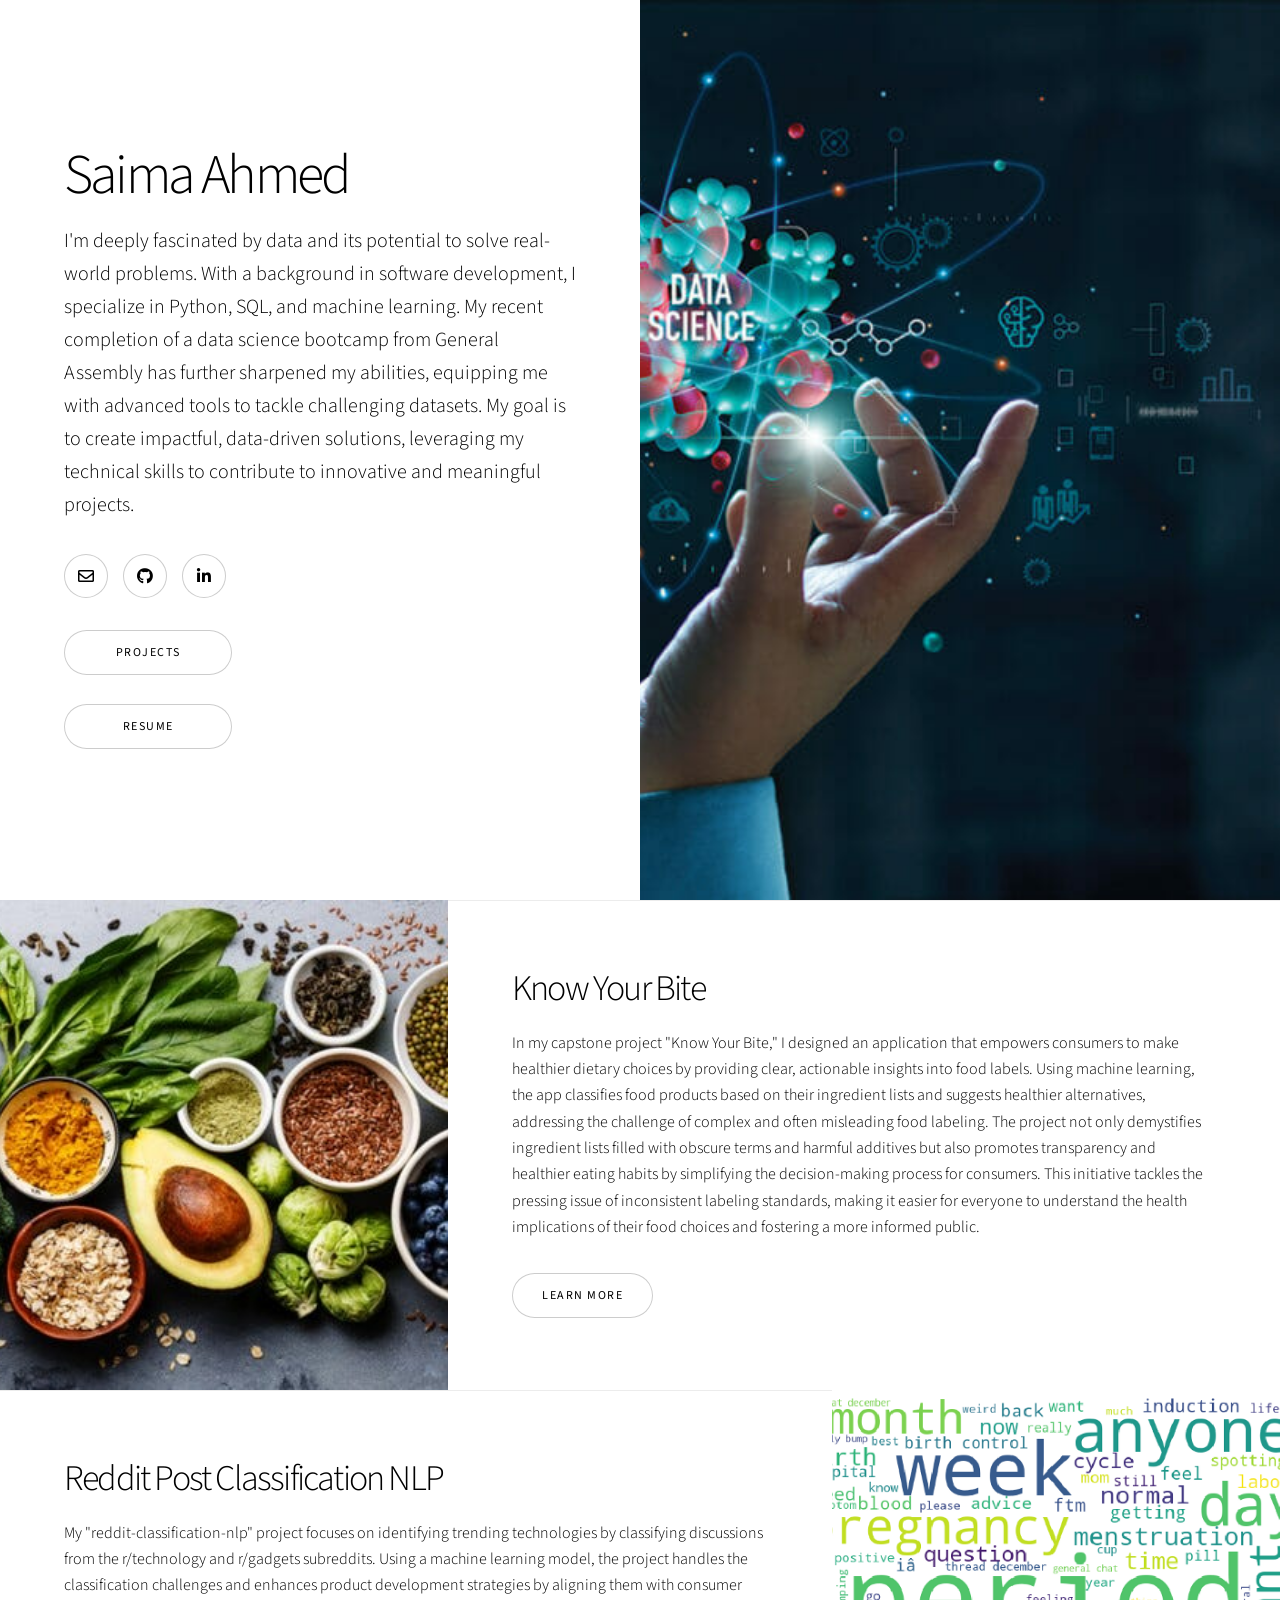
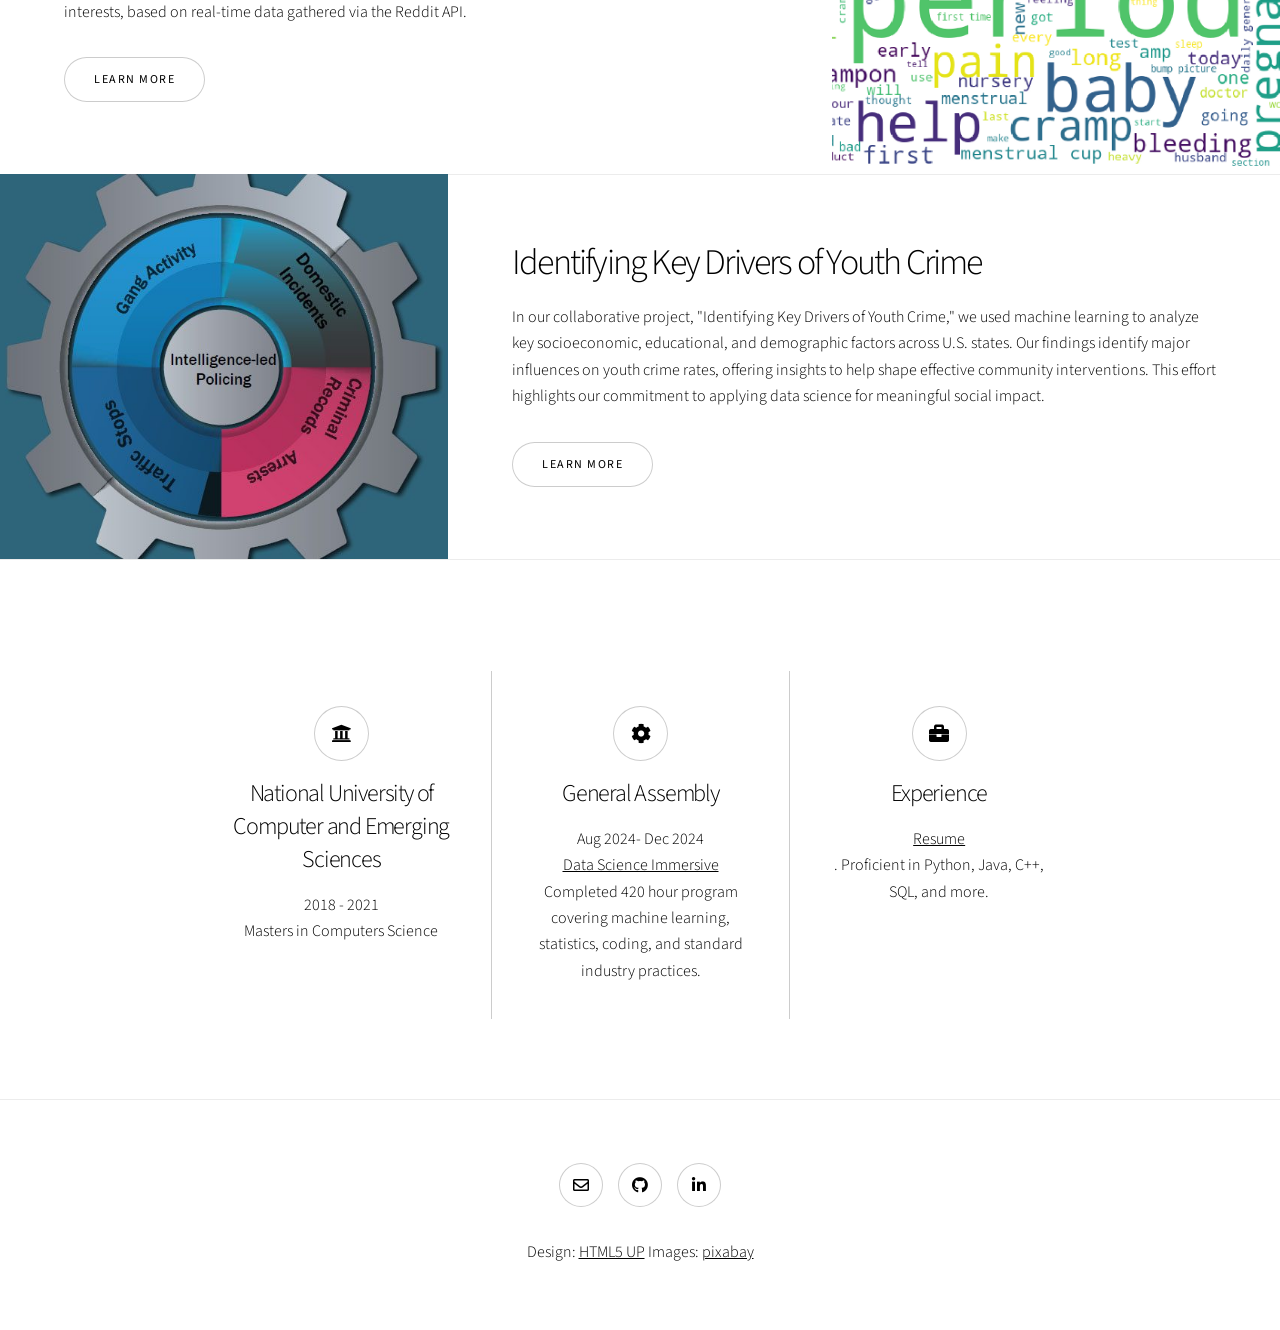
==== index.html @ 690a2b10 "change" ====
<!DOCTYPE HTML>
<!--
	Story by HTML5 UP
	html5up.net | @ajlkn
	Free for personal and commercial use under the CCA 3.0 license (html5up.net/license)
-->
<html>
	<head>
		<title>Saima Ahmed</title>
		<link rel="icon" type="image/x-icon" href="images/DALL·E 2025-01-09 22.26.37 - An elegant and sophisticated illustration for a data science portfolio cover page. The image should depict a sleek, modern workspace environment tailo.webp" />
		<meta charset="utf-8" />
		<meta name="viewport" content="width=device-width, initial-scale=1, user-scalable=no" />
		<link rel="stylesheet" href="assets/css/main.css" />
		<noscript><link rel="stylesheet" href="assets/css/noscript.css" /></noscript>
	</head>
	<body class="is-preload">

		<!-- Wrapper -->
			<div id="wrapper" class="divided">
				<!-- One -->
					<section class="banner style1 orient-left content-align-left image-position-right fullscreen onload-image-fade-in onload-content-fade-right">
						<div class="content">
							<h1>Saima Ahmed </h1>
							<p class="major">I'm deeply fascinated by data and its potential to solve real-world problems. With a background in software development,
								 I specialize in Python, SQL, and machine learning. My recent completion of a data science bootcamp from General Assembly has further sharpened my abilities, 
								equipping me with advanced tools to tackle challenging datasets. 
								My goal is to create impactful, data-driven solutions, leveraging my technical skills to contribute to innovative and meaningful projects.
								</p>
								<div class="inner">
									<ul class="icons">
										<li><a href="mailto:sasaima@gmail.com" class="icon style2 fa-envelope"><span class="label">Email</span></a></li>
										<li><a href="https://github.com/saima-abdullah" class="icon brands style2 fa-github"><span class="label">GitHub</span></a></li>
										<li><a href="https://www.linkedin.com/in/saima-ahmed-abbassi/" class="icon brands style2 fa-linkedin-in"><span class="label">LinkedIn</span></a></li>
									</ul>
								<ul class="actions stacked">
									<li><a href="#first" class="button big wide smooth-scroll-middle">Projects</a></li>
									<li><a href="images/SaimaAhmed.pdf" class="button big wide smooth-scroll-middle">Resume</a></li>
								</ul>
								</div>
						</div>
						<div class="image">
							<img src="images/GettyImages-1364317541-860x574.jpg" alt="" />
						</div>
					</section>

				<!-- Two -->
					<section class="spotlight style1 orient-right content-align-left image-position-center onscroll-image-fade-in" id="first">
						<div class="content">
							<h2>Know Your Bite</h2>
							<p>In my capstone project "Know Your Bite," I designed an application that empowers consumers to make healthier dietary choices by providing clear, 
								actionable insights into food labels. Using machine learning, the app classifies food products based on their ingredient lists and suggests healthier alternatives, 
								addressing the challenge of complex and often misleading food labeling. The project not only demystifies ingredient lists filled with obscure terms and harmful additives but also promotes transparency 
								and healthier eating habits by simplifying the decision-making process for consumers. This initiative tackles the pressing issue of inconsistent labeling standards, making it easier for everyone to understand the health implications of their food choices and fostering a more informed public. </p>
							<ul class="actions stacked">
								<li><a href="https://github.com/saima-abdullah/KnowYourBite" class="button">Learn More</a></li>
							</ul>
						</div>
						<div class="image">
							<img src="images/0*8_qSe7M4_kBDzD7M.jpg"/>
						</div>
					</section>

				<!-- Three -->
					<section class="spotlight style1 orient-left content-align-left image-position-center onscroll-image-fade-in">
						<div class="content">
							<h2>Reddit Post Classification NLP</h2>
							<p>My "reddit-classification-nlp" project focuses on identifying trending technologies by classifying discussions from the r/technology and r/gadgets subreddits. 
								Using a machine learning model, the project handles the classification challenges and enhances product development strategies by aligning them with consumer interests, 
								based on real-time data gathered via the Reddit API.</p>
							<ul class="actions stacked">
								<li><a href="https://github.com/saima-abdullah/reddit-classification-nlp" class="button">Learn More</a></li>
							</ul>
						</div>
						<div class="image">
							<img src="images/1*RqIHbrNWbWFN76B8u--01Q.png">
					</section>

				<!-- Four -->
					<section class="spotlight style1 orient-right content-align-left image-position-center onscroll-image-fade-in">
						<div class="content">
							<h2>Identifying Key Drivers of Youth Crime</h2>
							<p>In our collaborative project, "Identifying Key Drivers of Youth Crime," we used machine learning to analyze key socioeconomic, educational, and demographic factors across U.S. states. Our findings identify major influences on youth crime rates, offering insights to help shape effective community interventions. This effort highlights our commitment to applying data science for meaningful social impact.	</p>
							<ul class="actions stacked">
								<li><a href="https://github.com/ancdesignhk/youth_crime_group_project" class="button">Learn More</a></li>
							</ul>
						</div>
						<div class="image">
							<img src="images/intelligenceled2-709x510.jpg" alt="" />
						</div>
					</section>

				<!-- Six -->
					<section class="wrapper style1 align-center">
						<div class="inner">
							
							<div class="items style1 medium onscroll-fade-in">
								<section>
									<span class="icon solid style2 major fa-university"></span>
									<h3>National University of Computer and Emerging Sciences</h3>
									<p>2018 - 2021<br />
									Masters in Computers Science<br />
									
								</section>
								<section>
									<span class="icon solid style2 major fa-cog"></span>
									<h3>General Assembly</h3>
									<p>Aug 2024- Dec 2024<br />
									<a href="./images/Certificate-of-Completion.pdf">Data Science Immersive</a><br />
									Completed 420 hour program covering machine learning, statistics, coding, and standard industry practices. 
									</p>
								</section>
								<section>
									<span class="icon solid style2 major fa-briefcase"></span>
									<h3>Experience</h3>
									<p><a href="./images/SaimaAhmed.pdf">Resume</a><br />
									. Proficient in Python, Java, C++, SQL, and more.</p>
								</section>
							</div>
						</div>
					</section>

				<!-- Footer -->
					<footer class="wrapper style1 align-center">
						<div class="inner">
							<ul class="icons">
								<li><a href="mailto:sasaima@gmail.com" class="icon style2 fa-envelope"><span class="label">Email</span></a></li>
								<li><a href="https://github.com/saima-abdullah" class="icon brands style2 fa-github"><span class="label">GitHub</span></a></li>
								<li><a href="https://www.linkedin.com/in/saima-ahmed-abbassi/" class="icon brands style2 fa-linkedin-in"><span class="label">LinkedIn</span></a></li>
							</ul>
							<p>Design: <a href="https://html5up.net">HTML5 UP</a> Images: <a href="https://pixabay.com/">pixabay</a></p>
						</div>
					</footer>

			</div>
			
		<!-- Scripts -->
			<script src="assets/js/jquery.min.js"></script>
			<script src="assets/js/jquery.scrollex.min.js"></script>
			<script src="assets/js/jquery.scrolly.min.js"></script>
			<script src="assets/js/browser.min.js"></script>
			<script src="assets/js/breakpoints.min.js"></script>
			<script src="assets/js/util.js"></script>
			<script src="assets/js/main.js"></script>

	</body>
</html>
---- assets/css/main.css ----
@import url(fontawesome-all.min.css);
@import url("https://fonts.googleapis.com/css?family=Source+Sans+Pro:300,300i,400,400i");

/*
	Story by HTML5 UP
	html5up.net | @ajlkn
	Free for personal and commercial use under the CCA 3.0 license (html5up.net/license)
*/

html, body, div, span, applet, object,
iframe, h1, h2, h3, h4, h5, h6, p, blockquote,
pre, a, abbr, acronym, address, big, cite,
code, del, dfn, em, img, ins, kbd, q, s, samp,
small, strike, strong, sub, sup, tt, var, b,
u, i, center, dl, dt, dd, ol, ul, li, fieldset,
form, label, legend, table, caption, tbody,
tfoot, thead, tr, th, td, article, aside,
canvas, details, embed, figure, figcaption,
footer, header, hgroup, menu, nav, output, ruby,
section, summary, time, mark, audio, video {
	margin: 0;
	padding: 0;
	border: 0;
	font-size: 100%;
	font: inherit;
	vertical-align: baseline;}

article, aside, details, figcaption, figure,
footer, header, hgroup, menu, nav, section {
	display: block;}

body {
	line-height: 1;
}

ol, ul {
	list-style: none;
}

blockquote, q {
	quotes: none;
}

	blockquote:before, blockquote:after, q:before, q:after {
		content: '';
		content: none;
	}

table {
	border-collapse: collapse;
	border-spacing: 0;
}

body {
	-webkit-text-size-adjust: none;
}

mark {
	background-color: transparent;
	color: inherit;
}

input::-moz-focus-inner {
	border: 0;
	padding: 0;
}

input, select, textarea {
	-moz-appearance: none;
	-webkit-appearance: none;
	-ms-appearance: none;
	appearance: none;
}

/* Basic */

	@-ms-viewport {
		width: device-width;
	}

	body {
		-ms-overflow-style: scrollbar;
	}

	@media screen and (max-width: 480px) {

		html, body {
			min-width: 320px;
		}

	}

	html {
		box-sizing: border-box;
	}

	*, *:before, *:after {
		box-sizing: inherit;
	}

	body {
		background: #ffffff;
	}

		body.is-preload *, body.is-preload *:before, body.is-preload *:after {
			-moz-animation: none !important;
			-webkit-animation: none !important;
			-ms-animation: none !important;
			animation: none !important;
			-moz-transition: none !important;
			-webkit-transition: none !important;
			-ms-transition: none !important;
			transition: none !important;
		}

/* Type */

	html {
		font-size: 18pt;
	}

		@media screen and (max-width: 1680px) {

			html {
				font-size: 14pt;
			}

		}

		@media screen and (max-width: 1280px) {

			html {
				font-size: 12pt;
			}

		}

		@media screen and (max-width: 736px) {

			html {
				font-size: 11pt;
			}

		}

		@media screen and (max-width: 360px) {

			html {
				font-size: 10pt;
			}

		}

	body {
		background-color: #ffffff;
		color: #000000;
	}

	body, input, select, textarea {
		font-family: "Source Sans Pro", Helvetica, sans-serif;
		font-size: 1rem;
		font-weight: 300;
		line-height: 1.65;
	}

	a {
		-moz-transition: color 0.2s ease-in-out;
		-webkit-transition: color 0.2s ease-in-out;
		-ms-transition: color 0.2s ease-in-out;
		transition: color 0.2s ease-in-out;
		text-decoration: underline;
	}

		a:hover {
			text-decoration: none;
		}

	strong, b {
		font-weight: 400;
	}

	em, i {
		font-style: italic;
	}

	p {
		margin: 0 0 2rem 0;
	}

		p.major {
			font-size: 1.25rem;
		}

	h1, h2, h3, h4, h5, h6 {
		font-weight: 300;
		line-height: 1.375;
		letter-spacing: -0.05em;
		margin: 0 0 1rem 0;
	}

		h1 a, h2 a, h3 a, h4 a, h5 a, h6 a {
			color: inherit;
			text-decoration: none;
		}

	h1 {
		font-size: 3.5rem;
		line-height: 1.2;
	}

	h2 {
		font-size: 2.25rem;
	}

	h3 {
		font-size: 1.5rem;
	}

	h4 {
		font-size: 1.1rem;
	}

	h5 {
		font-size: 0.9rem;
	}

	h6 {
		font-size: 0.7rem;
	}

	sub {
		font-size: 0.8rem;
		position: relative;
		top: 0.5rem;
	}

	sup {
		font-size: 0.8rem;
		position: relative;
		top: -0.5rem;
	}

	blockquote {
		border-left: solid 4px;
		font-style: italic;
		margin: 0 0 2rem 0;
		padding: 0.5rem 0 0.5rem 2rem;
	}

	code {
		border-radius: 4px;
		font-family: "Courier New", monospace;
		font-size: 0.9em;
		margin: 0 0.25rem;
		padding: 0.25rem 0.325rem;
	}

	pre {
		-webkit-overflow-scrolling: touch;
		font-family: "Courier New", monospace;
		font-size: 0.9em;
		margin: 0 0 2rem 0;
	}

		pre code {
			display: block;
			line-height: 1.5;
			padding: 0.75rem 1rem;
			overflow-x: auto;
		}

	hr {
		border: 0;
		border-bottom: solid 1px;
		margin: 2.5rem 0;
	}

		hr.major {
			margin: 3.5rem 0;
		}

	.align-left {
		text-align: left;
	}

	.align-center {
		text-align: center;
	}

	.align-right {
		text-align: right;
	}

	@media screen and (max-width: 736px) {

		p.major {
			font-size: 1.1rem;
		}

		h1 {
			font-size: 2.5rem;
		}

		h2 {
			font-size: 2rem;
		}

		h3 {
			font-size: 1.25rem;
		}

		h4 {
			font-size: 1rem;
		}

	}

	input, select, textarea {
		color: #000000;
	}

	a {
		color: #000000;
	}

		a:hover {
			color: #47D3E5;
		}

	strong, b {
		color: #000000;
	}

	h1, h2, h3, h4, h5, h6 {
		color: #000000;
	}

	blockquote {
		border-left-color: rgba(0, 0, 0, 0.2);
	}

	code {
		background: rgba(0, 0, 0, 0.05);
		border-color: rgba(0, 0, 0, 0.2);
	}

	hr {
		border-bottom-color: rgba(0, 0, 0, 0.2);
	}

/* Row */

	.row {
		display: flex;
		flex-wrap: wrap;
		box-sizing: border-box;
		align-items: stretch;
	}

		.row > * {
			box-sizing: border-box;
		}

		.row.gtr-uniform > * > :last-child {
			margin-bottom: 0;
		}

		.row.aln-left {
			justify-content: flex-start;
		}

		.row.aln-center {
			justify-content: center;
		}

		.row.aln-right {
			justify-content: flex-end;
		}

		.row.aln-top {
			align-items: flex-start;
		}

		.row.aln-middle {
			align-items: center;
		}

		.row.aln-bottom {
			align-items: flex-end;
		}

		.row > .imp {
			order: -1;
		}

		.row > .col-1 {
			width: 8.33333%;
		}

		.row > .off-1 {
			margin-left: 8.33333%;
		}

		.row > .col-2 {
			width: 16.66667%;
		}

		.row > .off-2 {
			margin-left: 16.66667%;
		}

		.row > .col-3 {
			width: 25%;
		}

		.row > .off-3 {
			margin-left: 25%;
		}

		.row > .col-4 {
			width: 33.33333%;
		}

		.row > .off-4 {
			margin-left: 33.33333%;
		}

		.row > .col-5 {
			width: 41.66667%;
		}

		.row > .off-5 {
			margin-left: 41.66667%;
		}

		.row > .col-6 {
			width: 50%;
		}

		.row > .off-6 {
			margin-left: 50%;
		}

		.row > .col-7 {
			width: 58.33333%;
		}

		.row > .off-7 {
			margin-left: 58.33333%;
		}

		.row > .col-8 {
			width: 66.66667%;
		}

		.row > .off-8 {
			margin-left: 66.66667%;
		}

		.row > .col-9 {
			width: 75%;
		}

		.row > .off-9 {
			margin-left: 75%;
		}

		.row > .col-10 {
			width: 83.33333%;
		}

		.row > .off-10 {
			margin-left: 83.33333%;
		}

		.row > .col-11 {
			width: 91.66667%;
		}

		.row > .off-11 {
			margin-left: 91.66667%;
		}

		.row > .col-12 {
			width: 100%;
		}

		.row > .off-12 {
			margin-left: 100%;
		}

		.row.gtr-0 {
			margin-top: 0;
			margin-left: 0rem;
		}

			.row.gtr-0 > * {
				padding: 0 0 0 0rem;
			}

			.row.gtr-0.gtr-uniform {
				margin-top: 0rem;
			}

				.row.gtr-0.gtr-uniform > * {
					padding-top: 0rem;
				}

		.row.gtr-25 {
			margin-top: 0;
			margin-left: -0.5rem;
		}

			.row.gtr-25 > * {
				padding: 0 0 0 0.5rem;
			}

			.row.gtr-25.gtr-uniform {
				margin-top: -0.5rem;
			}

				.row.gtr-25.gtr-uniform > * {
					padding-top: 0.5rem;
				}

		.row.gtr-50 {
			margin-top: 0;
			margin-left: -1rem;
		}

			.row.gtr-50 > * {
				padding: 0 0 0 1rem;
			}

			.row.gtr-50.gtr-uniform {
				margin-top: -1rem;
			}

				.row.gtr-50.gtr-uniform > * {
					padding-top: 1rem;
				}

		.row {
			margin-top: 0;
			margin-left: -2rem;
		}

			.row > * {
				padding: 0 0 0 2rem;
			}

			.row.gtr-uniform {
				margin-top: -2rem;
			}

				.row.gtr-uniform > * {
					padding-top: 2rem;
				}

		.row.gtr-150 {
			margin-top: 0;
			margin-left: -3rem;
		}

			.row.gtr-150 > * {
				padding: 0 0 0 3rem;
			}

			.row.gtr-150.gtr-uniform {
				margin-top: -3rem;
			}

				.row.gtr-150.gtr-uniform > * {
					padding-top: 3rem;
				}

		.row.gtr-200 {
			margin-top: 0;
			margin-left: -4rem;
		}

			.row.gtr-200 > * {
				padding: 0 0 0 4rem;
			}

			.row.gtr-200.gtr-uniform {
				margin-top: -4rem;
			}

				.row.gtr-200.gtr-uniform > * {
					padding-top: 4rem;
				}

		@media screen and (max-width: 1680px) {

			.row {
				display: flex;
				flex-wrap: wrap;
				box-sizing: border-box;
				align-items: stretch;
			}

				.row > * {
					box-sizing: border-box;
				}

				.row.gtr-uniform > * > :last-child {
					margin-bottom: 0;
				}

				.row.aln-left {
					justify-content: flex-start;
				}

				.row.aln-center {
					justify-content: center;
				}

				.row.aln-right {
					justify-content: flex-end;
				}

				.row.aln-top {
					align-items: flex-start;
				}

				.row.aln-middle {
					align-items: center;
				}

				.row.aln-bottom {
					align-items: flex-end;
				}

				.row > .imp-xlarge {
					order: -1;
				}

				.row > .col-1-xlarge {
					width: 8.33333%;
				}

				.row > .off-1-xlarge {
					margin-left: 8.33333%;
				}

				.row > .col-2-xlarge {
					width: 16.66667%;
				}

				.row > .off-2-xlarge {
					margin-left: 16.66667%;
				}

				.row > .col-3-xlarge {
					width: 25%;
				}

				.row > .off-3-xlarge {
					margin-left: 25%;
				}

				.row > .col-4-xlarge {
					width: 33.33333%;
				}

				.row > .off-4-xlarge {
					margin-left: 33.33333%;
				}

				.row > .col-5-xlarge {
					width: 41.66667%;
				}

				.row > .off-5-xlarge {
					margin-left: 41.66667%;
				}

				.row > .col-6-xlarge {
					width: 50%;
				}

				.row > .off-6-xlarge {
					margin-left: 50%;
				}

				.row > .col-7-xlarge {
					width: 58.33333%;
				}

				.row > .off-7-xlarge {
					margin-left: 58.33333%;
				}

				.row > .col-8-xlarge {
					width: 66.66667%;
				}

				.row > .off-8-xlarge {
					margin-left: 66.66667%;
				}

				.row > .col-9-xlarge {
					width: 75%;
				}

				.row > .off-9-xlarge {
					margin-left: 75%;
				}

				.row > .col-10-xlarge {
					width: 83.33333%;
				}

				.row > .off-10-xlarge {
					margin-left: 83.33333%;
				}

				.row > .col-11-xlarge {
					width: 91.66667%;
				}

				.row > .off-11-xlarge {
					margin-left: 91.66667%;
				}

				.row > .col-12-xlarge {
					width: 100%;
				}

				.row > .off-12-xlarge {
					margin-left: 100%;
				}

				.row.gtr-0 {
					margin-top: 0;
					margin-left: 0rem;
				}

					.row.gtr-0 > * {
						padding: 0 0 0 0rem;
					}

					.row.gtr-0.gtr-uniform {
						margin-top: 0rem;
					}

						.row.gtr-0.gtr-uniform > * {
							padding-top: 0rem;
						}

				.row.gtr-25 {
					margin-top: 0;
					margin-left: -0.5rem;
				}

					.row.gtr-25 > * {
						padding: 0 0 0 0.5rem;
					}

					.row.gtr-25.gtr-uniform {
						margin-top: -0.5rem;
					}

						.row.gtr-25.gtr-uniform > * {
							padding-top: 0.5rem;
						}

				.row.gtr-50 {
					margin-top: 0;
					margin-left: -1rem;
				}

					.row.gtr-50 > * {
						padding: 0 0 0 1rem;
					}

					.row.gtr-50.gtr-uniform {
						margin-top: -1rem;
					}

						.row.gtr-50.gtr-uniform > * {
							padding-top: 1rem;
						}

				.row {
					margin-top: 0;
					margin-left: -2rem;
				}

					.row > * {
						padding: 0 0 0 2rem;
					}

					.row.gtr-uniform {
						margin-top: -2rem;
					}

						.row.gtr-uniform > * {
							padding-top: 2rem;
						}

				.row.gtr-150 {
					margin-top: 0;
					margin-left: -3rem;
				}

					.row.gtr-150 > * {
						padding: 0 0 0 3rem;
					}

					.row.gtr-150.gtr-uniform {
						margin-top: -3rem;
					}

						.row.gtr-150.gtr-uniform > * {
							padding-top: 3rem;
						}

				.row.gtr-200 {
					margin-top: 0;
					margin-left: -4rem;
				}

					.row.gtr-200 > * {
						padding: 0 0 0 4rem;
					}

					.row.gtr-200.gtr-uniform {
						margin-top: -4rem;
					}

						.row.gtr-200.gtr-uniform > * {
							padding-top: 4rem;
						}

		}

		@media screen and (max-width: 1280px) {

			.row {
				display: flex;
				flex-wrap: wrap;
				box-sizing: border-box;
				align-items: stretch;
			}

				.row > * {
					box-sizing: border-box;
				}

				.row.gtr-uniform > * > :last-child {
					margin-bottom: 0;
				}

				.row.aln-left {
					justify-content: flex-start;
				}

				.row.aln-center {
					justify-content: center;
				}

				.row.aln-right {
					justify-content: flex-end;
				}

				.row.aln-top {
					align-items: flex-start;
				}

				.row.aln-middle {
					align-items: center;
				}

				.row.aln-bottom {
					align-items: flex-end;
				}

				.row > .imp-large {
					order: -1;
				}

				.row > .col-1-large {
					width: 8.33333%;
				}

				.row > .off-1-large {
					margin-left: 8.33333%;
				}

				.row > .col-2-large {
					width: 16.66667%;
				}

				.row > .off-2-large {
					margin-left: 16.66667%;
				}

				.row > .col-3-large {
					width: 25%;
				}

				.row > .off-3-large {
					margin-left: 25%;
				}

				.row > .col-4-large {
					width: 33.33333%;
				}

				.row > .off-4-large {
					margin-left: 33.33333%;
				}

				.row > .col-5-large {
					width: 41.66667%;
				}

				.row > .off-5-large {
					margin-left: 41.66667%;
				}

				.row > .col-6-large {
					width: 50%;
				}

				.row > .off-6-large {
					margin-left: 50%;
				}

				.row > .col-7-large {
					width: 58.33333%;
				}

				.row > .off-7-large {
					margin-left: 58.33333%;
				}

				.row > .col-8-large {
					width: 66.66667%;
				}

				.row > .off-8-large {
					margin-left: 66.66667%;
				}

				.row > .col-9-large {
					width: 75%;
				}

				.row > .off-9-large {
					margin-left: 75%;
				}

				.row > .col-10-large {
					width: 83.33333%;
				}

				.row > .off-10-large {
					margin-left: 83.33333%;
				}

				.row > .col-11-large {
					width: 91.66667%;
				}

				.row > .off-11-large {
					margin-left: 91.66667%;
				}

				.row > .col-12-large {
					width: 100%;
				}

				.row > .off-12-large {
					margin-left: 100%;
				}

				.row.gtr-0 {
					margin-top: 0;
					margin-left: 0rem;
				}

					.row.gtr-0 > * {
						padding: 0 0 0 0rem;
					}

					.row.gtr-0.gtr-uniform {
						margin-top: 0rem;
					}

						.row.gtr-0.gtr-uniform > * {
							padding-top: 0rem;
						}

				.row.gtr-25 {
					margin-top: 0;
					margin-left: -0.5rem;
				}

					.row.gtr-25 > * {
						padding: 0 0 0 0.5rem;
					}

					.row.gtr-25.gtr-uniform {
						margin-top: -0.5rem;
					}

						.row.gtr-25.gtr-uniform > * {
							padding-top: 0.5rem;
						}

				.row.gtr-50 {
					margin-top: 0;
					margin-left: -1rem;
				}

					.row.gtr-50 > * {
						padding: 0 0 0 1rem;
					}

					.row.gtr-50.gtr-uniform {
						margin-top: -1rem;
					}

						.row.gtr-50.gtr-uniform > * {
							padding-top: 1rem;
						}

				.row {
					margin-top: 0;
					margin-left: -2rem;
				}

					.row > * {
						padding: 0 0 0 2rem;
					}

					.row.gtr-uniform {
						margin-top: -2rem;
					}

						.row.gtr-uniform > * {
							padding-top: 2rem;
						}

				.row.gtr-150 {
					margin-top: 0;
					margin-left: -3rem;
				}

					.row.gtr-150 > * {
						padding: 0 0 0 3rem;
					}

					.row.gtr-150.gtr-uniform {
						margin-top: -3rem;
					}

						.row.gtr-150.gtr-uniform > * {
							padding-top: 3rem;
						}

				.row.gtr-200 {
					margin-top: 0;
					margin-left: -4rem;
				}

					.row.gtr-200 > * {
						padding: 0 0 0 4rem;
					}

					.row.gtr-200.gtr-uniform {
						margin-top: -4rem;
					}

						.row.gtr-200.gtr-uniform > * {
							padding-top: 4rem;
						}

		}

		@media screen and (max-width: 980px) {

			.row {
				display: flex;
				flex-wrap: wrap;
				box-sizing: border-box;
				align-items: stretch;
			}

				.row > * {
					box-sizing: border-box;
				}

				.row.gtr-uniform > * > :last-child {
					margin-bottom: 0;
				}

				.row.aln-left {
					justify-content: flex-start;
				}

				.row.aln-center {
					justify-content: center;
				}

				.row.aln-right {
					justify-content: flex-end;
				}

				.row.aln-top {
					align-items: flex-start;
				}

				.row.aln-middle {
					align-items: center;
				}

				.row.aln-bottom {
					align-items: flex-end;
				}

				.row > .imp-medium {
					order: -1;
				}

				.row > .col-1-medium {
					width: 8.33333%;
				}

				.row > .off-1-medium {
					margin-left: 8.33333%;
				}

				.row > .col-2-medium {
					width: 16.66667%;
				}

				.row > .off-2-medium {
					margin-left: 16.66667%;
				}

				.row > .col-3-medium {
					width: 25%;
				}

				.row > .off-3-medium {
					margin-left: 25%;
				}

				.row > .col-4-medium {
					width: 33.33333%;
				}

				.row > .off-4-medium {
					margin-left: 33.33333%;
				}

				.row > .col-5-medium {
					width: 41.66667%;
				}

				.row > .off-5-medium {
					margin-left: 41.66667%;
				}

				.row > .col-6-medium {
					width: 50%;
				}

				.row > .off-6-medium {
					margin-left: 50%;
				}

				.row > .col-7-medium {
					width: 58.33333%;
				}

				.row > .off-7-medium {
					margin-left: 58.33333%;
				}

				.row > .col-8-medium {
					width: 66.66667%;
				}

				.row > .off-8-medium {
					margin-left: 66.66667%;
				}

				.row > .col-9-medium {
					width: 75%;
				}

				.row > .off-9-medium {
					margin-left: 75%;
				}

				.row > .col-10-medium {
					width: 83.33333%;
				}

				.row > .off-10-medium {
					margin-left: 83.33333%;
				}

				.row > .col-11-medium {
					width: 91.66667%;
				}

				.row > .off-11-medium {
					margin-left: 91.66667%;
				}

				.row > .col-12-medium {
					width: 100%;
				}

				.row > .off-12-medium {
					margin-left: 100%;
				}

				.row.gtr-0 {
					margin-top: 0;
					margin-left: 0rem;
				}

					.row.gtr-0 > * {
						padding: 0 0 0 0rem;
					}

					.row.gtr-0.gtr-uniform {
						margin-top: 0rem;
					}

						.row.gtr-0.gtr-uniform > * {
							padding-top: 0rem;
						}

				.row.gtr-25 {
					margin-top: 0;
					margin-left: -0.5rem;
				}

					.row.gtr-25 > * {
						padding: 0 0 0 0.5rem;
					}

					.row.gtr-25.gtr-uniform {
						margin-top: -0.5rem;
					}

						.row.gtr-25.gtr-uniform > * {
							padding-top: 0.5rem;
						}

				.row.gtr-50 {
					margin-top: 0;
					margin-left: -1rem;
				}

					.row.gtr-50 > * {
						padding: 0 0 0 1rem;
					}

					.row.gtr-50.gtr-uniform {
						margin-top: -1rem;
					}

						.row.gtr-50.gtr-uniform > * {
							padding-top: 1rem;
						}

				.row {
					margin-top: 0;
					margin-left: -2rem;
				}

					.row > * {
						padding: 0 0 0 2rem;
					}

					.row.gtr-uniform {
						margin-top: -2rem;
					}

						.row.gtr-uniform > * {
							padding-top: 2rem;
						}

				.row.gtr-150 {
					margin-top: 0;
					margin-left: -3rem;
				}

					.row.gtr-150 > * {
						padding: 0 0 0 3rem;
					}

					.row.gtr-150.gtr-uniform {
						margin-top: -3rem;
					}

						.row.gtr-150.gtr-uniform > * {
							padding-top: 3rem;
						}

				.row.gtr-200 {
					margin-top: 0;
					margin-left: -4rem;
				}

					.row.gtr-200 > * {
						padding: 0 0 0 4rem;
					}

					.row.gtr-200.gtr-uniform {
						margin-top: -4rem;
					}

						.row.gtr-200.gtr-uniform > * {
							padding-top: 4rem;
						}

		}

		@media screen and (max-width: 736px) {

			.row {
				display: flex;
				flex-wrap: wrap;
				box-sizing: border-box;
				align-items: stretch;
			}

				.row > * {
					box-sizing: border-box;
				}

				.row.gtr-uniform > * > :last-child {
					margin-bottom: 0;
				}

				.row.aln-left {
					justify-content: flex-start;
				}

				.row.aln-center {
					justify-content: center;
				}

				.row.aln-right {
					justify-content: flex-end;
				}

				.row.aln-top {
					align-items: flex-start;
				}

				.row.aln-middle {
					align-items: center;
				}

				.row.aln-bottom {
					align-items: flex-end;
				}

				.row > .imp-small {
					order: -1;
				}

				.row > .col-1-small {
					width: 8.33333%;
				}

				.row > .off-1-small {
					margin-left: 8.33333%;
				}

				.row > .col-2-small {
					width: 16.66667%;
				}

				.row > .off-2-small {
					margin-left: 16.66667%;
				}

				.row > .col-3-small {
					width: 25%;
				}

				.row > .off-3-small {
					margin-left: 25%;
				}

				.row > .col-4-small {
					width: 33.33333%;
				}

				.row > .off-4-small {
					margin-left: 33.33333%;
				}

				.row > .col-5-small {
					width: 41.66667%;
				}

				.row > .off-5-small {
					margin-left: 41.66667%;
				}

				.row > .col-6-small {
					width: 50%;
				}

				.row > .off-6-small {
					margin-left: 50%;
				}

				.row > .col-7-small {
					width: 58.33333%;
				}

				.row > .off-7-small {
					margin-left: 58.33333%;
				}

				.row > .col-8-small {
					width: 66.66667%;
				}

				.row > .off-8-small {
					margin-left: 66.66667%;
				}

				.row > .col-9-small {
					width: 75%;
				}

				.row > .off-9-small {
					margin-left: 75%;
				}

				.row > .col-10-small {
					width: 83.33333%;
				}

				.row > .off-10-small {
					margin-left: 83.33333%;
				}

				.row > .col-11-small {
					width: 91.66667%;
				}

				.row > .off-11-small {
					margin-left: 91.66667%;
				}

				.row > .col-12-small {
					width: 100%;
				}

				.row > .off-12-small {
					margin-left: 100%;
				}

				.row.gtr-0 {
					margin-top: 0;
					margin-left: 0rem;
				}

					.row.gtr-0 > * {
						padding: 0 0 0 0rem;
					}

					.row.gtr-0.gtr-uniform {
						margin-top: 0rem;
					}

						.row.gtr-0.gtr-uniform > * {
							padding-top: 0rem;
						}

				.row.gtr-25 {
					margin-top: 0;
					margin-left: -0.5rem;
				}

					.row.gtr-25 > * {
						padding: 0 0 0 0.5rem;
					}

					.row.gtr-25.gtr-uniform {
						margin-top: -0.5rem;
					}

						.row.gtr-25.gtr-uniform > * {
							padding-top: 0.5rem;
						}

				.row.gtr-50 {
					margin-top: 0;
					margin-left: -1rem;
				}

					.row.gtr-50 > * {
						padding: 0 0 0 1rem;
					}

					.row.gtr-50.gtr-uniform {
						margin-top: -1rem;
					}

						.row.gtr-50.gtr-uniform > * {
							padding-top: 1rem;
						}

				.row {
					margin-top: 0;
					margin-left: -2rem;
				}

					.row > * {
						padding: 0 0 0 2rem;
					}

					.row.gtr-uniform {
						margin-top: -2rem;
					}

						.row.gtr-uniform > * {
							padding-top: 2rem;
						}

				.row.gtr-150 {
					margin-top: 0;
					margin-left: -3rem;
				}

					.row.gtr-150 > * {
						padding: 0 0 0 3rem;
					}

					.row.gtr-150.gtr-uniform {
						margin-top: -3rem;
					}

						.row.gtr-150.gtr-uniform > * {
							padding-top: 3rem;
						}

				.row.gtr-200 {
					margin-top: 0;
					margin-left: -4rem;
				}

					.row.gtr-200 > * {
						padding: 0 0 0 4rem;
					}

					.row.gtr-200.gtr-uniform {
						margin-top: -4rem;
					}

						.row.gtr-200.gtr-uniform > * {
							padding-top: 4rem;
						}

		}

		@media screen and (max-width: 480px) {

			.row {
				display: flex;
				flex-wrap: wrap;
				box-sizing: border-box;
				align-items: stretch;
			}

				.row > * {
					box-sizing: border-box;
				}

				.row.gtr-uniform > * > :last-child {
					margin-bottom: 0;
				}

				.row.aln-left {
					justify-content: flex-start;
				}

				.row.aln-center {
					justify-content: center;
				}

				.row.aln-right {
					justify-content: flex-end;
				}

				.row.aln-top {
					align-items: flex-start;
				}

				.row.aln-middle {
					align-items: center;
				}

				.row.aln-bottom {
					align-items: flex-end;
				}

				.row > .imp-xsmall {
					order: -1;
				}

				.row > .col-1-xsmall {
					width: 8.33333%;
				}

				.row > .off-1-xsmall {
					margin-left: 8.33333%;
				}

				.row > .col-2-xsmall {
					width: 16.66667%;
				}

				.row > .off-2-xsmall {
					margin-left: 16.66667%;
				}

				.row > .col-3-xsmall {
					width: 25%;
				}

				.row > .off-3-xsmall {
					margin-left: 25%;
				}

				.row > .col-4-xsmall {
					width: 33.33333%;
				}

				.row > .off-4-xsmall {
					margin-left: 33.33333%;
				}

				.row > .col-5-xsmall {
					width: 41.66667%;
				}

				.row > .off-5-xsmall {
					margin-left: 41.66667%;
				}

				.row > .col-6-xsmall {
					width: 50%;
				}

				.row > .off-6-xsmall {
					margin-left: 50%;
				}

				.row > .col-7-xsmall {
					width: 58.33333%;
				}

				.row > .off-7-xsmall {
					margin-left: 58.33333%;
				}

				.row > .col-8-xsmall {
					width: 66.66667%;
				}

				.row > .off-8-xsmall {
					margin-left: 66.66667%;
				}

				.row > .col-9-xsmall {
					width: 75%;
				}

				.row > .off-9-xsmall {
					margin-left: 75%;
				}

				.row > .col-10-xsmall {
					width: 83.33333%;
				}

				.row > .off-10-xsmall {
					margin-left: 83.33333%;
				}

				.row > .col-11-xsmall {
					width: 91.66667%;
				}

				.row > .off-11-xsmall {
					margin-left: 91.66667%;
				}

				.row > .col-12-xsmall {
					width: 100%;
				}

				.row > .off-12-xsmall {
					margin-left: 100%;
				}

				.row.gtr-0 {
					margin-top: 0;
					margin-left: 0rem;
				}

					.row.gtr-0 > * {
						padding: 0 0 0 0rem;
					}

					.row.gtr-0.gtr-uniform {
						margin-top: 0rem;
					}

						.row.gtr-0.gtr-uniform > * {
							padding-top: 0rem;
						}

				.row.gtr-25 {
					margin-top: 0;
					margin-left: -0.5rem;
				}

					.row.gtr-25 > * {
						padding: 0 0 0 0.5rem;
					}

					.row.gtr-25.gtr-uniform {
						margin-top: -0.5rem;
					}

						.row.gtr-25.gtr-uniform > * {
							padding-top: 0.5rem;
						}

				.row.gtr-50 {
					margin-top: 0;
					margin-left: -1rem;
				}

					.row.gtr-50 > * {
						padding: 0 0 0 1rem;
					}

					.row.gtr-50.gtr-uniform {
						margin-top: -1rem;
					}

						.row.gtr-50.gtr-uniform > * {
							padding-top: 1rem;
						}

				.row {
					margin-top: 0;
					margin-left: -2rem;
				}

					.row > * {
						padding: 0 0 0 2rem;
					}

					.row.gtr-uniform {
						margin-top: -2rem;
					}

						.row.gtr-uniform > * {
							padding-top: 2rem;
						}

				.row.gtr-150 {
					margin-top: 0;
					margin-left: -3rem;
				}

					.row.gtr-150 > * {
						padding: 0 0 0 3rem;
					}

					.row.gtr-150.gtr-uniform {
						margin-top: -3rem;
					}

						.row.gtr-150.gtr-uniform > * {
							padding-top: 3rem;
						}

				.row.gtr-200 {
					margin-top: 0;
					margin-left: -4rem;
				}

					.row.gtr-200 > * {
						padding: 0 0 0 4rem;
					}

					.row.gtr-200.gtr-uniform {
						margin-top: -4rem;
					}

						.row.gtr-200.gtr-uniform > * {
							padding-top: 4rem;
						}

		}

		@media screen and (max-width: 360px) {

			.row {
				display: flex;
				flex-wrap: wrap;
				box-sizing: border-box;
				align-items: stretch;
			}

				.row > * {
					box-sizing: border-box;
				}

				.row.gtr-uniform > * > :last-child {
					margin-bottom: 0;
				}

				.row.aln-left {
					justify-content: flex-start;
				}

				.row.aln-center {
					justify-content: center;
				}

				.row.aln-right {
					justify-content: flex-end;
				}

				.row.aln-top {
					align-items: flex-start;
				}

				.row.aln-middle {
					align-items: center;
				}

				.row.aln-bottom {
					align-items: flex-end;
				}

				.row > .imp-xxsmall {
					order: -1;
				}

				.row > .col-1-xxsmall {
					width: 8.33333%;
				}

				.row > .off-1-xxsmall {
					margin-left: 8.33333%;
				}

				.row > .col-2-xxsmall {
					width: 16.66667%;
				}

				.row > .off-2-xxsmall {
					margin-left: 16.66667%;
				}

				.row > .col-3-xxsmall {
					width: 25%;
				}

				.row > .off-3-xxsmall {
					margin-left: 25%;
				}

				.row > .col-4-xxsmall {
					width: 33.33333%;
				}

				.row > .off-4-xxsmall {
					margin-left: 33.33333%;
				}

				.row > .col-5-xxsmall {
					width: 41.66667%;
				}

				.row > .off-5-xxsmall {
					margin-left: 41.66667%;
				}

				.row > .col-6-xxsmall {
					width: 50%;
				}

				.row > .off-6-xxsmall {
					margin-left: 50%;
				}

				.row > .col-7-xxsmall {
					width: 58.33333%;
				}

				.row > .off-7-xxsmall {
					margin-left: 58.33333%;
				}

				.row > .col-8-xxsmall {
					width: 66.66667%;
				}

				.row > .off-8-xxsmall {
					margin-left: 66.66667%;
				}

				.row > .col-9-xxsmall {
					width: 75%;
				}

				.row > .off-9-xxsmall {
					margin-left: 75%;
				}

				.row > .col-10-xxsmall {
					width: 83.33333%;
				}

				.row > .off-10-xxsmall {
					margin-left: 83.33333%;
				}

				.row > .col-11-xxsmall {
					width: 91.66667%;
				}

				.row > .off-11-xxsmall {
					margin-left: 91.66667%;
				}

				.row > .col-12-xxsmall {
					width: 100%;
				}

				.row > .off-12-xxsmall {
					margin-left: 100%;
				}

				.row.gtr-0 {
					margin-top: 0;
					margin-left: 0rem;
				}

					.row.gtr-0 > * {
						padding: 0 0 0 0rem;
					}

					.row.gtr-0.gtr-uniform {
						margin-top: 0rem;
					}

						.row.gtr-0.gtr-uniform > * {
							padding-top: 0rem;
						}

				.row.gtr-25 {
					margin-top: 0;
					margin-left: -0.5rem;
				}

					.row.gtr-25 > * {
						padding: 0 0 0 0.5rem;
					}

					.row.gtr-25.gtr-uniform {
						margin-top: -0.5rem;
					}

						.row.gtr-25.gtr-uniform > * {
							padding-top: 0.5rem;
						}

				.row.gtr-50 {
					margin-top: 0;
					margin-left: -1rem;
				}

					.row.gtr-50 > * {
						padding: 0 0 0 1rem;
					}

					.row.gtr-50.gtr-uniform {
						margin-top: -1rem;
					}

						.row.gtr-50.gtr-uniform > * {
							padding-top: 1rem;
						}

				.row {
					margin-top: 0;
					margin-left: -2rem;
				}

					.row > * {
						padding: 0 0 0 2rem;
					}

					.row.gtr-uniform {
						margin-top: -2rem;
					}

						.row.gtr-uniform > * {
							padding-top: 2rem;
						}

				.row.gtr-150 {
					margin-top: 0;
					margin-left: -3rem;
				}

					.row.gtr-150 > * {
						padding: 0 0 0 3rem;
					}

					.row.gtr-150.gtr-uniform {
						margin-top: -3rem;
					}

						.row.gtr-150.gtr-uniform > * {
							padding-top: 3rem;
						}

				.row.gtr-200 {
					margin-top: 0;
					margin-left: -4rem;
				}

					.row.gtr-200 > * {
						padding: 0 0 0 4rem;
					}

					.row.gtr-200.gtr-uniform {
						margin-top: -4rem;
					}

						.row.gtr-200.gtr-uniform > * {
							padding-top: 4rem;
						}

		}

/* Box */

	.box {
		border-radius: 4px;
		border: solid 1px;
		margin-bottom: 2rem;
		padding: 1.5rem;
	}

		.box > :last-child,
		.box > :last-child > :last-child,
		.box > :last-child > :last-child > :last-child {
			margin-bottom: 0;
		}

		.box.alt {
			border: 0;
			border-radius: 0;
			padding: 0;
		}

	.box {
		border-color: rgba(0, 0, 0, 0.2);
	}

/* Button */

	input[type="submit"],
	input[type="reset"],
	input[type="button"],
	button,
	.button {
		-moz-appearance: none;
		-webkit-appearance: none;
		-ms-appearance: none;
		appearance: none;
		-moz-transition: background-color 0.2s ease-in-out, box-shadow 0.2s ease-in-out, color 0.2s ease-in-out;
		-webkit-transition: background-color 0.2s ease-in-out, box-shadow 0.2s ease-in-out, color 0.2s ease-in-out;
		-ms-transition: background-color 0.2s ease-in-out, box-shadow 0.2s ease-in-out, color 0.2s ease-in-out;
		transition: background-color 0.2s ease-in-out, box-shadow 0.2s ease-in-out, color 0.2s ease-in-out;
		border: 0;
		cursor: pointer;
		display: inline-block;
		font-weight: 400;
		letter-spacing: 0.125em;
		text-align: center;
		text-decoration: none;
		text-transform: uppercase;
		white-space: nowrap;
		font-size: 0.75rem;
		max-width: 20rem;
		height: 3.75em;
		line-height: 3.75em;
		border-radius: 3.75em;
		padding: 0 2.5em;
		text-overflow: ellipsis;
		overflow: hidden;
	}

		input[type="submit"].icon:before,
		input[type="reset"].icon:before,
		input[type="button"].icon:before,
		button.icon:before,
		.button.icon:before {
			margin-right: 0.5rem;
		}

		input[type="submit"].fit,
		input[type="reset"].fit,
		input[type="button"].fit,
		button.fit,
		.button.fit {
			width: 100%;
		}

		input[type="submit"].small,
		input[type="reset"].small,
		input[type="button"].small,
		button.small,
		.button.small {
			font-size: 0.6rem;
			height: 3.325em;
			line-height: 3.325em;
			border-radius: 3.325em;
			padding: 0 2em;
		}

		input[type="submit"].large,
		input[type="reset"].large,
		input[type="button"].large,
		button.large,
		.button.large {
			font-size: 0.8rem;
			height: 4em;
			line-height: 4em;
			border-radius: 4em;
			padding: 0 3em;
		}

		input[type="submit"].wide,
		input[type="reset"].wide,
		input[type="button"].wide,
		button.wide,
		.button.wide {
			min-width: 14em;
		}

		input[type="submit"].disabled, input[type="submit"]:disabled,
		input[type="reset"].disabled,
		input[type="reset"]:disabled,
		input[type="button"].disabled,
		input[type="button"]:disabled,
		button.disabled,
		button:disabled,
		.button.disabled,
		.button:disabled {
			pointer-events: none;
			opacity: 0.25;
		}

	input[type="submit"],
	input[type="reset"],
	input[type="button"],
	button,
	.button {
		background-color: transparent;
		box-shadow: inset 0 0 0 1px rgba(0, 0, 0, 0.2);
		color: #000000 !important;
	}

		input[type="submit"]:hover,
		input[type="reset"]:hover,
		input[type="button"]:hover,
		button:hover,
		.button:hover {
			box-shadow: inset 0 0 0 1px #47D3E5;
			color: #47D3E5 !important;
		}

		input[type="submit"]:active,
		input[type="reset"]:active,
		input[type="button"]:active,
		button:active,
		.button:active {
			background-color: rgba(71, 211, 229, 0.2);
			box-shadow: inset 0 0 0 1px #47D3E5;
			color: #47D3E5 !important;
		}

		input[type="submit"].primary,
		input[type="reset"].primary,
		input[type="button"].primary,
		button.primary,
		.button.primary {
			background-color: #000000;
			box-shadow: none;
			color: #ffffff !important;
		}

			input[type="submit"].primary:hover,
			input[type="reset"].primary:hover,
			input[type="button"].primary:hover,
			button.primary:hover,
			.button.primary:hover {
				background-color: #47D3E5;
			}

			input[type="submit"].primary:active,
			input[type="reset"].primary:active,
			input[type="button"].primary:active,
			button.primary:active,
			.button.primary:active {
				background-color: #1ebdd1;
			}

/* Form */

	form {
		margin: 0 0 2rem 0;
	}

		form > :last-child {
			margin-bottom: 0;
		}

		form > .fields {
			display: -moz-flex;
			display: -webkit-flex;
			display: -ms-flex;
			display: flex;
			-moz-flex-wrap: wrap;
			-webkit-flex-wrap: wrap;
			-ms-flex-wrap: wrap;
			flex-wrap: wrap;
			width: calc(100% + 3rem);
			margin: -1.5rem 0 2rem -1.5rem;
		}

			form > .fields > .field {
				-moz-flex-grow: 0;
				-webkit-flex-grow: 0;
				-ms-flex-grow: 0;
				flex-grow: 0;
				-moz-flex-shrink: 0;
				-webkit-flex-shrink: 0;
				-ms-flex-shrink: 0;
				flex-shrink: 0;
				padding: 1.5rem 0 0 1.5rem;
				width: calc(100% - 1.5rem);
			}

				form > .fields > .field.half {
					width: calc(50% - 0.75rem);
				}

				form > .fields > .field.third {
					width: calc(100%/3 - 0.5rem);
				}

				form > .fields > .field.quarter {
					width: calc(25% - 0.375rem);
				}

		@media screen and (max-width: 480px) {

			form > .fields {
				width: calc(100% + 3rem);
				margin: -1.5rem 0 2rem -1.5rem;
			}

				form > .fields > .field {
					padding: 1.5rem 0 0 1.5rem;
					width: calc(100% - 1.5rem);
				}

					form > .fields > .field.half {
						width: calc(100% - 1.5rem);
					}

					form > .fields > .field.third {
						width: calc(100% - 1.5rem);
					}

					form > .fields > .field.quarter {
						width: calc(100% - 1.5rem);
					}

		}

	label {
		display: block;
		font-size: 0.9rem;
		font-weight: 400;
		margin: 0 0 1rem 0;
	}

	input[type="text"],
	input[type="password"],
	input[type="email"],
	input[type="tel"],
	input[type="search"],
	input[type="url"],
	select,
	textarea {
		-moz-appearance: none;
		-webkit-appearance: none;
		-ms-appearance: none;
		appearance: none;
		background-color: transparent;
		border-radius: 4px;
		border: none;
		border: solid 1px;
		color: inherit;
		display: block;
		outline: 0;
		padding: 0 0.825rem;
		text-decoration: none;
		width: 100%;
	}

		input[type="text"]:invalid,
		input[type="password"]:invalid,
		input[type="email"]:invalid,
		input[type="tel"]:invalid,
		input[type="search"]:invalid,
		input[type="url"]:invalid,
		select:invalid,
		textarea:invalid {
			box-shadow: none;
		}

	select {
		background-size: 1.25rem;
		background-repeat: no-repeat;
		background-position: calc(100% - 1rem) center;
		height: 2.75rem;
		padding-right: 2.75rem;
		text-overflow: ellipsis;
	}

		select:focus::-ms-value {
			background-color: transparent;
		}

		select::-ms-expand {
			display: none;
		}

	input[type="text"],
	input[type="password"],
	input[type="email"],
	input[type="tel"],
	input[type="search"],
	input[type="url"],
	select {
		height: 2.75rem;
	}

	textarea {
		padding: 0.75rem 1rem;
	}

	input[type="checkbox"],
	input[type="radio"] {
		-moz-appearance: none;
		-webkit-appearance: none;
		-ms-appearance: none;
		appearance: none;
		display: block;
		float: left;
		margin-right: -2rem;
		opacity: 0;
		width: 1rem;
		z-index: -1;
	}

		input[type="checkbox"] + label,
		input[type="radio"] + label {
			text-decoration: none;
			-moz-user-select: none;
			-webkit-user-select: none;
			-ms-user-select: none;
			user-select: none;
			cursor: pointer;
			display: inline-block;
			font-size: 1rem;
			font-weight: 300;
			padding-left: 2.4rem;
			padding-right: 0.75rem;
			position: relative;
			margin-bottom: 0;
		}

			input[type="checkbox"] + label:before,
			input[type="radio"] + label:before {
				-moz-osx-font-smoothing: grayscale;
				-webkit-font-smoothing: antialiased;
				display: inline-block;
				font-style: normal;
				font-variant: normal;
				text-rendering: auto;
				line-height: 1;
				text-transform: none !important;
				font-family: 'Font Awesome 5 Free';
				font-weight: 900;
			}

			input[type="checkbox"] + label:before,
			input[type="radio"] + label:before {
				border-radius: 4px;
				border: solid 1px;
				content: '';
				display: inline-block;
				font-size: 0.8rem;
				height: 1.65rem;
				left: 0;
				line-height: 1.65rem;
				position: absolute;
				text-align: center;
				top: 0;
				width: 1.65rem;
			}

		input[type="checkbox"]:checked + label:before,
		input[type="radio"]:checked + label:before {
			content: '\f00c';
		}

	input[type="checkbox"] + label:before {
		border-radius: 4px;
	}

	input[type="radio"] + label:before {
		border-radius: 100%;
	}

	::-webkit-input-placeholder {
		opacity: 1.0;
	}

	:-moz-placeholder {
		opacity: 1.0;
	}

	::-moz-placeholder {
		opacity: 1.0;
	}

	:-ms-input-placeholder {
		opacity: 1.0;
	}

	label {
		color: #000000;
	}

	input[type="text"],
	input[type="password"],
	input[type="email"],
	input[type="tel"],
	input[type="search"],
	input[type="url"],
	select,
	textarea {
		border-color: rgba(0, 0, 0, 0.2);
	}

		input[type="text"]:focus,
		input[type="password"]:focus,
		input[type="email"]:focus,
		input[type="tel"]:focus,
		input[type="search"]:focus,
		input[type="url"]:focus,
		select:focus,
		textarea:focus {
			border-color: #47D3E5;
			box-shadow: 0 0 0 1px #47D3E5;
		}

	select {
		background-image: url("data:image/svg+xml;charset=utf8,%3Csvg xmlns='http://www.w3.org/2000/svg' width='40' height='40' preserveAspectRatio='none' viewBox='0 0 40 40'%3E%3Cpath d='M9.4,12.3l10.4,10.4l10.4-10.4c0.2-0.2,0.5-0.4,0.9-0.4c0.3,0,0.6,0.1,0.9,0.4l3.3,3.3c0.2,0.2,0.4,0.5,0.4,0.9 c0,0.4-0.1,0.6-0.4,0.9L20.7,31.9c-0.2,0.2-0.5,0.4-0.9,0.4c-0.3,0-0.6-0.1-0.9-0.4L4.3,17.3c-0.2-0.2-0.4-0.5-0.4-0.9 c0-0.4,0.1-0.6,0.4-0.9l3.3-3.3c0.2-0.2,0.5-0.4,0.9-0.4S9.1,12.1,9.4,12.3z' fill='rgba(0, 0, 0, 0.2)' /%3E%3C/svg%3E");
	}

		select option {
			color: #000000;
			background: #ffffff;
		}

	input[type="checkbox"] + label,
	input[type="radio"] + label {
		color: #000000;
	}

		input[type="checkbox"] + label:before,
		input[type="radio"] + label:before {
			border-color: rgba(0, 0, 0, 0.2);
		}

	input[type="checkbox"]:checked + label:before,
	input[type="radio"]:checked + label:before {
		background-color: #000000;
		border-color: #000000;
		color: #ffffff;
	}

	input[type="checkbox"]:focus + label:before,
	input[type="radio"]:focus + label:before {
		border-color: #47D3E5;
		box-shadow: 0 0 0 1px #47D3E5;
	}

	::-webkit-input-placeholder {
		color: rgba(0, 0, 0, 0.75) !important;
	}

	:-moz-placeholder {
		color: rgba(0, 0, 0, 0.75) !important;
	}

	::-moz-placeholder {
		color: rgba(0, 0, 0, 0.75) !important;
	}

	:-ms-input-placeholder {
		color: rgba(0, 0, 0, 0.75) !important;
	}

/* Icon */

	.icon {
		text-decoration: none;
		border-bottom: none;
		position: relative;
		text-align: center;
	}

		.icon:before {
			-moz-osx-font-smoothing: grayscale;
			-webkit-font-smoothing: antialiased;
			display: inline-block;
			font-style: normal;
			font-variant: normal;
			text-rendering: auto;
			line-height: 1;
			text-transform: none !important;
			font-family: 'Font Awesome 5 Free';
			font-weight: 400;
		}

		.icon > .label {
			display: none;
		}

		.icon:before {
			line-height: inherit;
		}

		.icon.solid:before {
			font-weight: 900;
		}

		.icon.brands:before {
			font-family: 'Font Awesome 5 Brands';
		}

		.icon.style2:before {
			border-radius: 2.75em;
			display: inline-block;
			height: 2.75em;
			line-height: 2.75em;
			width: 2.75em;
		}

		.icon.major {
			display: block;
			margin: 0 0 1rem 0;
		}

			.icon.major:before {
				font-size: 1.25rem;
			}

	a.icon.style2:before {
		-moz-transition: background-color 0.2s ease-in-out, box-shadow 0.2s ease-in-out, color 0.2s ease-in-out;
		-webkit-transition: background-color 0.2s ease-in-out, box-shadow 0.2s ease-in-out, color 0.2s ease-in-out;
		-ms-transition: background-color 0.2s ease-in-out, box-shadow 0.2s ease-in-out, color 0.2s ease-in-out;
		transition: background-color 0.2s ease-in-out, box-shadow 0.2s ease-in-out, color 0.2s ease-in-out;
	}

	.icon.style2:before {
		box-shadow: inset 0 0 0 1px rgba(0, 0, 0, 0.2);
	}

	a.icon.style2:hover:before {
		box-shadow: inset 0 0 0 1px #47D3E5;
		color: #47D3E5;
	}

	a.icon.style2:active:before {
		background-color: rgba(71, 211, 229, 0.1);
		box-shadow: inset 0 0 0 1px #47D3E5;
		color: #47D3E5;
	}

/* Image */

	.image {
		border: 0;
		border-radius: 4px;
		display: inline-block;
		position: relative;
	}

		.image img {
			display: block;
			border-radius: 4px;
		}

		.image.left, .image.right {
			width: 40%;
			max-width: 10rem;
		}

			.image.left img, .image.right img {
				width: 100%;
			}

		.image.left {
			float: left;
			margin: 0 1.5rem 1rem 0;
			top: 0.25rem;
		}

		.image.right {
			float: right;
			margin: 0 0 1rem 1.5rem;
			top: 0.25rem;
		}

		.image.fit {
			display: block;
			margin: 0 0 2rem 0;
			width: 100%;
		}

			.image.fit img {
				width: 100%;
			}

		.image.main {
			display: block;
			margin: 0 0 3rem 0;
			width: 100%;
		}

			.image.main img {
				width: 100%;
			}

/* List */

	ol {
		list-style: decimal;
		margin: 0 0 2rem 0;
		padding-left: 1.25rem;
	}

		ol li {
			padding-left: 0.25rem;
		}

	ul {
		list-style: disc;
		margin: 0 0 2rem 0;
		padding-left: 1rem;
	}

		ul li {
			padding-left: 0.5rem;
		}

		ul.alt {
			list-style: none;
			padding-left: 0;
		}

			ul.alt li {
				border-top: solid 1px;
				padding: 0.5rem 0;
			}

				ul.alt li:first-child {
					border-top: 0;
					padding-top: 0;
				}

	dl {
		margin: 0 0 2rem 0;
	}

		dl dt {
			display: block;
			font-weight: 400;
			margin: 0 0 1rem 0;
		}

		dl dd {
			margin-left: 2rem;
		}

		dl.style2 dt {
			width: 25%;
			float: left;
		}

		dl.style2 dd {
			width: 70%;
			float: left;
		}

		dl.style2:after {
			content: '';
			display: block;
			clear: both;
		}

	ul.alt li {
		border-top-color: rgba(0, 0, 0, 0.2);
	}

/* Actions */

	ul.actions {
		display: -moz-flex;
		display: -webkit-flex;
		display: -ms-flex;
		display: flex;
		cursor: default;
		list-style: none;
		margin-left: -1rem;
		padding-left: 0;
	}

		ul.actions li {
			padding: 0 0 0 1rem;
			vertical-align: middle;
		}

		ul.actions.special {
			-moz-justify-content: center;
			-webkit-justify-content: center;
			-ms-justify-content: center;
			justify-content: center;
			width: 100%;
			margin-left: 0;
		}

			ul.actions.special li:first-child {
				padding-left: 0;
			}

		ul.actions.stacked {
			-moz-flex-direction: column;
			-webkit-flex-direction: column;
			-ms-flex-direction: column;
			flex-direction: column;
			margin-left: 0;
		}

			ul.actions.stacked li {
				padding: 1.3rem 0 0 0;
			}

				ul.actions.stacked li:first-child {
					padding-top: 0;
				}

		ul.actions.fit {
			width: calc(100% + 1rem);
		}

			ul.actions.fit li {
				-moz-flex-grow: 1;
				-webkit-flex-grow: 1;
				-ms-flex-grow: 1;
				flex-grow: 1;
				-moz-flex-shrink: 1;
				-webkit-flex-shrink: 1;
				-ms-flex-shrink: 1;
				flex-shrink: 1;
				width: 100%;
			}

				ul.actions.fit li > * {
					width: 100%;
				}

			ul.actions.fit.stacked {
				width: 100%;
			}

		@media screen and (max-width: 480px) {

			ul.actions:not(.fixed) {
				-moz-flex-direction: column;
				-webkit-flex-direction: column;
				-ms-flex-direction: column;
				flex-direction: column;
				margin-left: 0;
				width: 100% !important;
			}

				ul.actions:not(.fixed) li {
					-moz-flex-grow: 1;
					-webkit-flex-grow: 1;
					-ms-flex-grow: 1;
					flex-grow: 1;
					-moz-flex-shrink: 1;
					-webkit-flex-shrink: 1;
					-ms-flex-shrink: 1;
					flex-shrink: 1;
					padding: 1rem 0 0 0;
					text-align: center;
					width: 100%;
				}

					ul.actions:not(.fixed) li > * {
						width: 100%;
					}

					ul.actions:not(.fixed) li:first-child {
						padding-top: 0;
					}

					ul.actions:not(.fixed) li input[type="submit"],
					ul.actions:not(.fixed) li input[type="reset"],
					ul.actions:not(.fixed) li input[type="button"],
					ul.actions:not(.fixed) li button,
					ul.actions:not(.fixed) li .button {
						width: 100%;
					}

						ul.actions:not(.fixed) li input[type="submit"].icon:before,
						ul.actions:not(.fixed) li input[type="reset"].icon:before,
						ul.actions:not(.fixed) li input[type="button"].icon:before,
						ul.actions:not(.fixed) li button.icon:before,
						ul.actions:not(.fixed) li .button.icon:before {
							margin-left: -0.5rem;
						}

		}

/* Icons */

	ul.icons {
		cursor: default;
		list-style: none;
		padding-left: 0;
	}

		ul.icons li {
			display: inline-block;
			padding: 0 0.75rem 0 0;
		}

			ul.icons li:last-child {
				padding-right: 0;
			}

/* Section/Article */

	section.special, article.special {
		text-align: center;
	}

	header p {
		position: relative;
		margin: -0.65rem 0 1.5rem 0;
		font-style: italic;
	}

	header h1 + p {
		font-size: 1.375rem;
	}

	header h2 + p {
		font-size: 1.25rem;
	}

	header h3 + p {
		font-size: 1.1rem;
	}

	header h4 + p,
	header h5 + p,
	header h6 + p {
		font-size: 0.9rem;
	}

	header p {
		color: rgba(0, 0, 0, 0.75);
	}

/* Table */

	.table-wrapper {
		-webkit-overflow-scrolling: touch;
		margin: 0 0 2rem 0;
		overflow-x: auto;
	}

		.table-wrapper > table {
			margin-bottom: 0;
		}

	table {
		margin: 0 0 2rem 0;
		width: 100%;
	}

		table tbody tr {
			border: solid 1px;
			border-left: 0;
			border-right: 0;
		}

		table td {
			padding: 0.75rem 0.75rem;
		}

		table th {
			font-size: 0.9rem;
			font-weight: 400;
			padding: 0 0.75rem 0.75rem 0.75rem;
			text-align: left;
		}

		table thead {
			border-bottom: solid 2px;
		}

		table tfoot {
			border-top: solid 2px;
		}

		table.alt {
			border-collapse: separate;
		}

			table.alt tbody tr td {
				border: solid 1px;
				border-left-width: 0;
				border-top-width: 0;
			}

				table.alt tbody tr td:first-child {
					border-left-width: 1px;
				}

			table.alt tbody tr:first-child td {
				border-top-width: 1px;
			}

			table.alt thead {
				border-bottom: 0;
			}

			table.alt tfoot {
				border-top: 0;
			}

		table.fixed {
			table-layout: fixed;
		}

	table tbody tr {
		border-color: rgba(0, 0, 0, 0.2);
	}

		table tbody tr:nth-child(2n + 1) {
			background-color: rgba(0, 0, 0, 0.05);
		}

		table tbody tr.alt {
			background-color: rgba(0, 0, 0, 0.05) !important;
		}

	table th {
		color: #000000;
	}

	table thead {
		border-bottom-color: rgba(0, 0, 0, 0.2);
	}

	table tfoot {
		border-top-color: rgba(0, 0, 0, 0.2);
	}

	table.alt tbody tr td {
		border-color: rgba(0, 0, 0, 0.2);
	}

	table.uniform tbody tr:nth-child(2n + 1) {
		background-color: transparent;
	}

/* Banner (transitions) */

	.banner.onload-content-fade-up .content {
		-moz-transition: opacity 0.75s ease-in-out, -moz-transform 0.75s ease-in-out;
		-webkit-transition: opacity 0.75s ease-in-out, -webkit-transform 0.75s ease-in-out;
		-ms-transition: opacity 0.75s ease-in-out, -ms-transform 0.75s ease-in-out;
		transition: opacity 0.75s ease-in-out, transform 0.75s ease-in-out;
	}

	body.is-preload .banner.onload-content-fade-up .content {
		-moz-transform: translateY(1rem);
		-webkit-transform: translateY(1rem);
		-ms-transform: translateY(1rem);
		transform: translateY(1rem);
		opacity: 0;
	}

	.banner.onload-content-fade-down .content {
		-moz-transition: opacity 0.75s ease-in-out, -moz-transform 0.75s ease-in-out;
		-webkit-transition: opacity 0.75s ease-in-out, -webkit-transform 0.75s ease-in-out;
		-ms-transition: opacity 0.75s ease-in-out, -ms-transform 0.75s ease-in-out;
		transition: opacity 0.75s ease-in-out, transform 0.75s ease-in-out;
	}

	body.is-preload .banner.onload-content-fade-down .content {
		-moz-transform: translateY(-1rem);
		-webkit-transform: translateY(-1rem);
		-ms-transform: translateY(-1rem);
		transform: translateY(-1rem);
		opacity: 0;
	}

	.banner.onload-content-fade-left .content {
		-moz-transition: opacity 0.75s ease-in-out, -moz-transform 0.75s ease-in-out;
		-webkit-transition: opacity 0.75s ease-in-out, -webkit-transform 0.75s ease-in-out;
		-ms-transition: opacity 0.75s ease-in-out, -ms-transform 0.75s ease-in-out;
		transition: opacity 0.75s ease-in-out, transform 0.75s ease-in-out;
	}

	body.is-preload .banner.onload-content-fade-left .content {
		-moz-transform: translateX(1rem);
		-webkit-transform: translateX(1rem);
		-ms-transform: translateX(1rem);
		transform: translateX(1rem);
		opacity: 0;
	}

	.banner.onload-content-fade-right .content {
		-moz-transition: opacity 0.75s ease-in-out, -moz-transform 0.75s ease-in-out;
		-webkit-transition: opacity 0.75s ease-in-out, -webkit-transform 0.75s ease-in-out;
		-ms-transition: opacity 0.75s ease-in-out, -ms-transform 0.75s ease-in-out;
		transition: opacity 0.75s ease-in-out, transform 0.75s ease-in-out;
	}

	body.is-preload .banner.onload-content-fade-right .content {
		-moz-transform: translateX(-1rem);
		-webkit-transform: translateX(-1rem);
		-ms-transform: translateX(-1rem);
		transform: translateX(-1rem);
		opacity: 0;
	}

	.banner.onload-content-fade-in .content {
		-moz-transition: opacity 0.75s ease-in-out;
		-webkit-transition: opacity 0.75s ease-in-out;
		-ms-transition: opacity 0.75s ease-in-out;
		transition: opacity 0.75s ease-in-out;
	}

	body.is-preload .banner.onload-content-fade-in .content {
		opacity: 0;
	}

	.banner.onload-image-fade-up .image {
		-moz-transition: opacity 0.75s ease-in-out, -moz-transform 0.75s ease-in-out;
		-webkit-transition: opacity 0.75s ease-in-out, -webkit-transform 0.75s ease-in-out;
		-ms-transition: opacity 0.75s ease-in-out, -ms-transform 0.75s ease-in-out;
		transition: opacity 0.75s ease-in-out, transform 0.75s ease-in-out;
	}

		.banner.onload-image-fade-up .image img {
			-moz-transition: opacity 0.75s ease-in-out;
			-webkit-transition: opacity 0.75s ease-in-out;
			-ms-transition: opacity 0.75s ease-in-out;
			transition: opacity 0.75s ease-in-out;
			-moz-transition-delay: 0.5625s;
			-webkit-transition-delay: 0.5625s;
			-ms-transition-delay: 0.5625s;
			transition-delay: 0.5625s;
		}

	body.is-preload .banner.onload-image-fade-up .image {
		-moz-transform: translateY(1rem);
		-webkit-transform: translateY(1rem);
		-ms-transform: translateY(1rem);
		transform: translateY(1rem);
		opacity: 0;
	}

		body.is-preload .banner.onload-image-fade-up .image img {
			opacity: 0;
		}

	.banner.onload-image-fade-down .image {
		-moz-transition: opacity 0.75s ease-in-out, -moz-transform 0.75s ease-in-out;
		-webkit-transition: opacity 0.75s ease-in-out, -webkit-transform 0.75s ease-in-out;
		-ms-transition: opacity 0.75s ease-in-out, -ms-transform 0.75s ease-in-out;
		transition: opacity 0.75s ease-in-out, transform 0.75s ease-in-out;
	}

		.banner.onload-image-fade-down .image img {
			-moz-transition: opacity 0.75s ease-in-out;
			-webkit-transition: opacity 0.75s ease-in-out;
			-ms-transition: opacity 0.75s ease-in-out;
			transition: opacity 0.75s ease-in-out;
			-moz-transition-delay: 0.5625s;
			-webkit-transition-delay: 0.5625s;
			-ms-transition-delay: 0.5625s;
			transition-delay: 0.5625s;
		}

	body.is-preload .banner.onload-image-fade-down .image {
		-moz-transform: translateY(-1rem);
		-webkit-transform: translateY(-1rem);
		-ms-transform: translateY(-1rem);
		transform: translateY(-1rem);
		opacity: 0;
	}

		body.is-preload .banner.onload-image-fade-down .image img {
			opacity: 0;
		}

	.banner.onload-image-fade-left .image {
		-moz-transition: opacity 0.75s ease-in-out, -moz-transform 0.75s ease-in-out;
		-webkit-transition: opacity 0.75s ease-in-out, -webkit-transform 0.75s ease-in-out;
		-ms-transition: opacity 0.75s ease-in-out, -ms-transform 0.75s ease-in-out;
		transition: opacity 0.75s ease-in-out, transform 0.75s ease-in-out;
	}

		.banner.onload-image-fade-left .image img {
			-moz-transition: opacity 0.75s ease-in-out;
			-webkit-transition: opacity 0.75s ease-in-out;
			-ms-transition: opacity 0.75s ease-in-out;
			transition: opacity 0.75s ease-in-out;
			-moz-transition-delay: 0.5625s;
			-webkit-transition-delay: 0.5625s;
			-ms-transition-delay: 0.5625s;
			transition-delay: 0.5625s;
		}

	body.is-preload .banner.onload-image-fade-left .image {
		-moz-transform: translateX(1rem);
		-webkit-transform: translateX(1rem);
		-ms-transform: translateX(1rem);
		transform: translateX(1rem);
		opacity: 0;
	}

		body.is-preload .banner.onload-image-fade-left .image img {
			opacity: 0;
		}

	.banner.onload-image-fade-right .image {
		-moz-transition: opacity 0.75s ease-in-out, -moz-transform 0.75s ease-in-out;
		-webkit-transition: opacity 0.75s ease-in-out, -webkit-transform 0.75s ease-in-out;
		-ms-transition: opacity 0.75s ease-in-out, -ms-transform 0.75s ease-in-out;
		transition: opacity 0.75s ease-in-out, transform 0.75s ease-in-out;
	}

		.banner.onload-image-fade-right .image img {
			-moz-transition: opacity 0.75s ease-in-out;
			-webkit-transition: opacity 0.75s ease-in-out;
			-ms-transition: opacity 0.75s ease-in-out;
			transition: opacity 0.75s ease-in-out;
			-moz-transition-delay: 0.5625s;
			-webkit-transition-delay: 0.5625s;
			-ms-transition-delay: 0.5625s;
			transition-delay: 0.5625s;
		}

	body.is-preload .banner.onload-image-fade-right .image {
		-moz-transform: translateX(-1rem);
		-webkit-transform: translateX(-1rem);
		-ms-transform: translateX(-1rem);
		transform: translateX(-1rem);
		opacity: 0;
	}

		body.is-preload .banner.onload-image-fade-right .image img {
			opacity: 0;
		}

	.banner.onload-image-fade-in .image img {
		-moz-transition: opacity 0.75s ease-in-out;
		-webkit-transition: opacity 0.75s ease-in-out;
		-ms-transition: opacity 0.75s ease-in-out;
		transition: opacity 0.75s ease-in-out;
	}

	body.is-preload .banner.onload-image-fade-in .image img {
		opacity: 0;
	}

	.banner.onscroll-content-fade-up .content {
		-moz-transition: opacity 0.75s ease-in-out, -moz-transform 0.75s ease-in-out;
		-webkit-transition: opacity 0.75s ease-in-out, -webkit-transform 0.75s ease-in-out;
		-ms-transition: opacity 0.75s ease-in-out, -ms-transform 0.75s ease-in-out;
		transition: opacity 0.75s ease-in-out, transform 0.75s ease-in-out;
	}

	.banner.onscroll-content-fade-up.is-inactive .content {
		-moz-transform: translateY(1rem);
		-webkit-transform: translateY(1rem);
		-ms-transform: translateY(1rem);
		transform: translateY(1rem);
		opacity: 0;
	}

	.banner.onscroll-content-fade-down .content {
		-moz-transition: opacity 0.75s ease-in-out, -moz-transform 0.75s ease-in-out;
		-webkit-transition: opacity 0.75s ease-in-out, -webkit-transform 0.75s ease-in-out;
		-ms-transition: opacity 0.75s ease-in-out, -ms-transform 0.75s ease-in-out;
		transition: opacity 0.75s ease-in-out, transform 0.75s ease-in-out;
	}

	.banner.onscroll-content-fade-down.is-inactive .content {
		-moz-transform: translateY(-1rem);
		-webkit-transform: translateY(-1rem);
		-ms-transform: translateY(-1rem);
		transform: translateY(-1rem);
		opacity: 0;
	}

	.banner.onscroll-content-fade-left .content {
		-moz-transition: opacity 0.75s ease-in-out, -moz-transform 0.75s ease-in-out;
		-webkit-transition: opacity 0.75s ease-in-out, -webkit-transform 0.75s ease-in-out;
		-ms-transition: opacity 0.75s ease-in-out, -ms-transform 0.75s ease-in-out;
		transition: opacity 0.75s ease-in-out, transform 0.75s ease-in-out;
	}

	.banner.onscroll-content-fade-left.is-inactive .content {
		-moz-transform: translateX(1rem);
		-webkit-transform: translateX(1rem);
		-ms-transform: translateX(1rem);
		transform: translateX(1rem);
		opacity: 0;
	}

	.banner.onscroll-content-fade-right .content {
		-moz-transition: opacity 0.75s ease-in-out, -moz-transform 0.75s ease-in-out;
		-webkit-transition: opacity 0.75s ease-in-out, -webkit-transform 0.75s ease-in-out;
		-ms-transition: opacity 0.75s ease-in-out, -ms-transform 0.75s ease-in-out;
		transition: opacity 0.75s ease-in-out, transform 0.75s ease-in-out;
	}

	.banner.onscroll-content-fade-right.is-inactive .content {
		-moz-transform: translateX(-1rem);
		-webkit-transform: translateX(-1rem);
		-ms-transform: translateX(-1rem);
		transform: translateX(-1rem);
		opacity: 0;
	}

	.banner.onscroll-content-fade-in .content {
		-moz-transition: opacity 0.75s ease-in-out;
		-webkit-transition: opacity 0.75s ease-in-out;
		-ms-transition: opacity 0.75s ease-in-out;
		transition: opacity 0.75s ease-in-out;
	}

	.banner.onscroll-content-fade-in.is-inactive .content {
		opacity: 0;
	}

	.banner.onscroll-image-fade-up .image {
		-moz-transition: opacity 0.75s ease-in-out, -moz-transform 0.75s ease-in-out;
		-webkit-transition: opacity 0.75s ease-in-out, -webkit-transform 0.75s ease-in-out;
		-ms-transition: opacity 0.75s ease-in-out, -ms-transform 0.75s ease-in-out;
		transition: opacity 0.75s ease-in-out, transform 0.75s ease-in-out;
	}

		.banner.onscroll-image-fade-up .image img {
			-moz-transition: opacity 0.75s ease-in-out;
			-webkit-transition: opacity 0.75s ease-in-out;
			-ms-transition: opacity 0.75s ease-in-out;
			transition: opacity 0.75s ease-in-out;
			-moz-transition-delay: 0.5625s;
			-webkit-transition-delay: 0.5625s;
			-ms-transition-delay: 0.5625s;
			transition-delay: 0.5625s;
		}

	.banner.onscroll-image-fade-up.is-inactive .image {
		-moz-transform: translateY(1rem);
		-webkit-transform: translateY(1rem);
		-ms-transform: translateY(1rem);
		transform: translateY(1rem);
		opacity: 0;
	}

		.banner.onscroll-image-fade-up.is-inactive .image img {
			opacity: 0;
		}

	.banner.onscroll-image-fade-down .image {
		-moz-transition: opacity 0.75s ease-in-out, -moz-transform 0.75s ease-in-out;
		-webkit-transition: opacity 0.75s ease-in-out, -webkit-transform 0.75s ease-in-out;
		-ms-transition: opacity 0.75s ease-in-out, -ms-transform 0.75s ease-in-out;
		transition: opacity 0.75s ease-in-out, transform 0.75s ease-in-out;
	}

		.banner.onscroll-image-fade-down .image img {
			-moz-transition: opacity 0.75s ease-in-out;
			-webkit-transition: opacity 0.75s ease-in-out;
			-ms-transition: opacity 0.75s ease-in-out;
			transition: opacity 0.75s ease-in-out;
			-moz-transition-delay: 0.5625s;
			-webkit-transition-delay: 0.5625s;
			-ms-transition-delay: 0.5625s;
			transition-delay: 0.5625s;
		}

	.banner.onscroll-image-fade-down.is-inactive .image {
		-moz-transform: translateY(-1rem);
		-webkit-transform: translateY(-1rem);
		-ms-transform: translateY(-1rem);
		transform: translateY(-1rem);
		opacity: 0;
	}

		.banner.onscroll-image-fade-down.is-inactive .image img {
			opacity: 0;
		}

	.banner.onscroll-image-fade-left .image {
		-moz-transition: opacity 0.75s ease-in-out, -moz-transform 0.75s ease-in-out;
		-webkit-transition: opacity 0.75s ease-in-out, -webkit-transform 0.75s ease-in-out;
		-ms-transition: opacity 0.75s ease-in-out, -ms-transform 0.75s ease-in-out;
		transition: opacity 0.75s ease-in-out, transform 0.75s ease-in-out;
	}

		.banner.onscroll-image-fade-left .image img {
			-moz-transition: opacity 0.75s ease-in-out;
			-webkit-transition: opacity 0.75s ease-in-out;
			-ms-transition: opacity 0.75s ease-in-out;
			transition: opacity 0.75s ease-in-out;
			-moz-transition-delay: 0.5625s;
			-webkit-transition-delay: 0.5625s;
			-ms-transition-delay: 0.5625s;
			transition-delay: 0.5625s;
		}

	.banner.onscroll-image-fade-left.is-inactive .image {
		-moz-transform: translateX(1rem);
		-webkit-transform: translateX(1rem);
		-ms-transform: translateX(1rem);
		transform: translateX(1rem);
		opacity: 0;
	}

		.banner.onscroll-image-fade-left.is-inactive .image img {
			opacity: 0;
		}

	.banner.onscroll-image-fade-right .image {
		-moz-transition: opacity 0.75s ease-in-out, -moz-transform 0.75s ease-in-out;
		-webkit-transition: opacity 0.75s ease-in-out, -webkit-transform 0.75s ease-in-out;
		-ms-transition: opacity 0.75s ease-in-out, -ms-transform 0.75s ease-in-out;
		transition: opacity 0.75s ease-in-out, transform 0.75s ease-in-out;
	}

		.banner.onscroll-image-fade-right .image img {
			-moz-transition: opacity 0.75s ease-in-out;
			-webkit-transition: opacity 0.75s ease-in-out;
			-ms-transition: opacity 0.75s ease-in-out;
			transition: opacity 0.75s ease-in-out;
			-moz-transition-delay: 0.5625s;
			-webkit-transition-delay: 0.5625s;
			-ms-transition-delay: 0.5625s;
			transition-delay: 0.5625s;
		}

	.banner.onscroll-image-fade-right.is-inactive .image {
		-moz-transform: translateX(-1rem);
		-webkit-transform: translateX(-1rem);
		-ms-transform: translateX(-1rem);
		transform: translateX(-1rem);
		opacity: 0;
	}

		.banner.onscroll-image-fade-right.is-inactive .image img {
			opacity: 0;
		}

	.banner.onscroll-image-fade-in .image img {
		-moz-transition: opacity 0.75s ease-in-out;
		-webkit-transition: opacity 0.75s ease-in-out;
		-ms-transition: opacity 0.75s ease-in-out;
		transition: opacity 0.75s ease-in-out;
	}

	.banner.onscroll-image-fade-in.is-inactive .image img {
		opacity: 0;
	}

/* Banner (style1) */

	.banner.style1 {
		-moz-align-items: -moz-stretch;
		-webkit-align-items: -webkit-stretch;
		-ms-align-items: -ms-stretch;
		align-items: stretch;
		display: -moz-flex;
		display: -webkit-flex;
		display: -ms-flex;
		display: flex;
		-moz-flex-direction: row;
		-webkit-flex-direction: row;
		-ms-flex-direction: row;
		flex-direction: row;
		-moz-justify-content: -moz-flex-end;
		-webkit-justify-content: -webkit-flex-end;
		-ms-justify-content: -ms-flex-end;
		justify-content: flex-end;
		position: relative;
		text-align: left;
		overflow-x: hidden;
	}

		.banner.style1 .content {
			padding: 7rem 7rem 5rem 7rem ;
			-moz-align-self: center;
			-webkit-align-self: center;
			-ms-align-self: center;
			align-self: center;
			-moz-flex-grow: 1;
			-webkit-flex-grow: 1;
			-ms-flex-grow: 1;
			flex-grow: 1;
			-moz-flex-shrink: 1;
			-webkit-flex-shrink: 1;
			-ms-flex-shrink: 1;
			flex-shrink: 1;
			width: 50%;
			max-width: 48rem;
			margin: 0 auto;
		}

		.banner.style1 .image {
			-moz-flex-grow: 0;
			-webkit-flex-grow: 0;
			-ms-flex-grow: 0;
			flex-grow: 0;
			-moz-flex-shrink: 0;
			-webkit-flex-shrink: 0;
			-ms-flex-shrink: 0;
			flex-shrink: 0;
			border-radius: 0;
			width: 50%;
		}

			.banner.style1 .image img {
				-moz-object-fit: cover;
				-webkit-object-fit: cover;
				-ms-object-fit: cover;
				object-fit: cover;
				-moz-object-position: center;
				-webkit-object-position: center;
				-ms-object-position: center;
				object-position: center;
				display: block;
				position: absolute;
				top: 0;
				left: 0;
				width: 100%;
				height: 100%;
				border-radius: 0;
			}

		@media screen and (max-width: 1680px) {

			.banner.style1 .content {
				padding: 5rem 5rem 3rem 5rem ;
			}

		}

		@media screen and (max-width: 1280px) {

			.banner.style1 .content {
				padding: 4rem 4rem 2rem 4rem ;
			}

		}

		@media screen and (max-width: 980px) {

			.banner.style1 .content {
				padding: 3.75rem 3rem 1.75rem 3rem ;
			}

		}

		@media screen and (max-width: 736px) {

			.banner.style1 .content {
				padding: 2.5rem 2rem 0.5rem 2rem ;
			}

		}

		@media screen and (orientation: portrait) {

			.banner.style1 {
				-moz-flex-direction: column-reverse;
				-webkit-flex-direction: column-reverse;
				-ms-flex-direction: column-reverse;
				flex-direction: column-reverse;
				text-align: center;
			}

				.banner.style1 .content {
					display: -moz-flex;
					display: -webkit-flex;
					display: -ms-flex;
					display: flex;
					-moz-flex-direction: column;
					-webkit-flex-direction: column;
					-ms-flex-direction: column;
					flex-direction: column;
					-moz-justify-content: center;
					-webkit-justify-content: center;
					-ms-justify-content: center;
					justify-content: center;
					width: 100%;
					max-width: 100%;
				}

				.banner.style1 .image {
					width: 100%;
					max-width: 100%;
					height: 45vh;
				}

		}

		.banner.style1.fullscreen {
			min-height: 100vh;
		}

			@media screen and (orientation: portrait) {

				.banner.style1.fullscreen .content {
					min-height: 50vh;
				}

				.banner.style1.fullscreen .image {
					height: 50vh;
				}

			}

		.banner.style1.orient-right {
			-moz-flex-direction: row-reverse;
			-webkit-flex-direction: row-reverse;
			-ms-flex-direction: row-reverse;
			flex-direction: row-reverse;
		}

			@media screen and (orientation: portrait) {

				.banner.style1.orient-right {
					-moz-flex-direction: column-reverse;
					-webkit-flex-direction: column-reverse;
					-ms-flex-direction: column-reverse;
					flex-direction: column-reverse;
				}

			}

		.banner.style1.content-align-center {
			text-align: center;
		}

		.banner.style1.content-align-right {
			text-align: right;
		}

			@media screen and (orientation: portrait) {

				.banner.style1.content-align-right {
					text-align: center;
				}

			}

		.banner.style1.image-position-left .image img {
			-moz-object-position: left;
			-webkit-object-position: left;
			-ms-object-position: left;
			object-position: left;
		}

		.banner.style1.image-position-right .image img {
			-moz-object-position: right;
			-webkit-object-position: right;
			-ms-object-position: right;
			object-position: right;
		}

/* Banner (style2) */

	.banner.style2 {
		padding: 5.25rem 5.25rem 3.25rem 5.25rem ;
		-moz-align-items: center;
		-webkit-align-items: center;
		-ms-align-items: center;
		align-items: center;
		display: -moz-flex;
		display: -webkit-flex;
		display: -ms-flex;
		display: flex;
		-moz-justify-content: center;
		-webkit-justify-content: center;
		-ms-justify-content: center;
		justify-content: center;
		background-color: inherit;
		position: relative;
		text-align: center;
		overflow-x: hidden;
	}

		.banner.style2 .content {
			padding: 5.25rem 5.25rem 3.25rem 5.25rem ;
			position: relative;
			width: 40rem;
			max-width: 100%;
			background-color: inherit;
			border-radius: 0.5rem;
			margin-bottom: 2rem;
			z-index: 1;
		}

		.banner.style2 .image {
			-moz-flex-grow: 0;
			-webkit-flex-grow: 0;
			-ms-flex-grow: 0;
			flex-grow: 0;
			-moz-flex-shrink: 0;
			-webkit-flex-shrink: 0;
			-ms-flex-shrink: 0;
			flex-shrink: 0;
			position: absolute;
			width: 100%;
			height: 100%;
			top: 0;
			left: 0;
			border-radius: 0;
		}

			.banner.style2 .image img {
				-moz-object-fit: cover;
				-webkit-object-fit: cover;
				-ms-object-fit: cover;
				object-fit: cover;
				-moz-object-position: center;
				-webkit-object-position: center;
				-ms-object-position: center;
				object-position: center;
				display: block;
				position: absolute;
				top: 0;
				left: 0;
				width: 100%;
				height: 100%;
				border-radius: 0;
			}

		@media screen and (max-width: 1680px) {

			.banner.style2 {
				padding: 3.75rem 3.75rem 1.75rem 3.75rem ;
			}

				.banner.style2 .content {
					padding: 3.75rem 3.75rem 1.75rem 3.75rem ;
				}

		}

		@media screen and (max-width: 1280px) {

			.banner.style2 {
				padding: 4rem 3rem 2rem 3rem ;
			}

				.banner.style2 .content {
					padding: 4rem 3rem 2rem 3rem ;
				}

		}

		@media screen and (max-width: 980px) {

			.banner.style2 {
				padding: 3rem 3rem 1rem 3rem ;
			}

				.banner.style2 .content {
					padding: 3.75rem 2.25rem 1.75rem 2.25rem ;
				}

		}

		@media screen and (max-width: 736px) {

			.banner.style2 {
				padding: 2rem 2rem 0.1rem 2rem ;
			}

				.banner.style2 .content {
					padding: 2.5rem 1.5rem 0.5rem 1.5rem ;
				}

		}

		.banner.style2.fullscreen {
			min-height: 100vh;
		}

		.banner.style2.orient-left {
			-moz-justify-content: -moz-flex-start;
			-webkit-justify-content: -webkit-flex-start;
			-ms-justify-content: -ms-flex-start;
			justify-content: flex-start;
			padding-left: 0;
		}

			.banner.style2.orient-left .content {
				border-top-left-radius: 0;
				border-bottom-left-radius: 0;
			}

		.banner.style2.orient-right {
			-moz-justify-content: -moz-flex-end;
			-webkit-justify-content: -webkit-flex-end;
			-ms-justify-content: -ms-flex-end;
			justify-content: flex-end;
			padding-right: 0;
		}

			.banner.style2.orient-right .content {
				border-top-right-radius: 0;
				border-bottom-right-radius: 0;
			}

		.banner.style2.content-align-left {
			text-align: left;
		}

		.banner.style2.content-align-right {
			text-align: right;
		}

		.banner.style2.image-position-left .image img {
			-moz-object-position: left;
			-webkit-object-position: left;
			-ms-object-position: left;
			object-position: left;
		}

		.banner.style2.image-position-right .image img {
			-moz-object-position: right;
			-webkit-object-position: right;
			-ms-object-position: right;
			object-position: right;
		}

/* Banner (style3) */

	.banner.style3 {
		padding: 7rem 7rem 5rem 7rem ;
		-moz-align-items: center;
		-webkit-align-items: center;
		-ms-align-items: center;
		align-items: center;
		display: -moz-flex;
		display: -webkit-flex;
		display: -ms-flex;
		display: flex;
		-moz-flex-direction: row-reverse;
		-webkit-flex-direction: row-reverse;
		-ms-flex-direction: row-reverse;
		flex-direction: row-reverse;
		-moz-justify-content: center;
		-webkit-justify-content: center;
		-ms-justify-content: center;
		justify-content: center;
		position: relative;
		text-align: left;
		overflow-x: hidden;
	}

		.banner.style3 .content {
			width: 31.5rem;
			max-width: 100%;
		}

		.banner.style3 .image {
			-moz-flex-grow: 0;
			-webkit-flex-grow: 0;
			-ms-flex-grow: 0;
			flex-grow: 0;
			-moz-flex-shrink: 0;
			-webkit-flex-shrink: 0;
			-ms-flex-shrink: 0;
			flex-shrink: 0;
			width: 21rem;
			height: 21rem;
			border-radius: 100%;
			margin: 0 3.5rem 2rem 0;
		}

			.banner.style3 .image img {
				-moz-object-fit: cover;
				-webkit-object-fit: cover;
				-ms-object-fit: cover;
				object-fit: cover;
				-moz-object-position: center;
				-webkit-object-position: center;
				-ms-object-position: center;
				object-position: center;
				display: block;
				width: 100%;
				height: 100%;
				border-radius: 100%;
			}

		@media screen and (max-width: 1680px) {

			.banner.style3 {
				padding: 5rem 5rem 3rem 5rem ;
			}

		}

		@media screen and (max-width: 1280px) {

			.banner.style3 {
				padding: 4rem 4rem 2rem 4rem ;
			}

		}

		@media screen and (max-width: 980px) {

			.banner.style3 {
				padding: 3.75rem 3rem 1.75rem 3rem ;
			}

				.banner.style3 .image {
					width: 18.375rem;
					height: 18.375rem;
				}

		}

		@media screen and (max-width: 736px) {

			.banner.style3 {
				padding: 2.5rem 2rem 0.5rem 2rem ;
				-moz-align-items: -moz-flex-start;
				-webkit-align-items: -webkit-flex-start;
				-ms-align-items: -ms-flex-start;
				align-items: flex-start;
			}

				.banner.style3 .image {
					width: 15.75rem;
					height: 15.75rem;
					margin: 0 2rem 2rem 0;
				}

		}

		@media screen and (orientation: portrait) {

			.banner.style3 {
				-moz-align-items: center;
				-webkit-align-items: center;
				-ms-align-items: center;
				align-items: center;
				-moz-flex-direction: column-reverse;
				-webkit-flex-direction: column-reverse;
				-ms-flex-direction: column-reverse;
				flex-direction: column-reverse;
				text-align: center;
			}

				.banner.style3 .content {
					width: 34rem;
					max-width: 100%;
				}

				.banner.style3 .image {
					margin-right: 0;
				}

		}

		.banner.style3.fullscreen {
			min-height: 100vh;
		}

		.banner.style3.orient-left {
			-moz-flex-direction: row;
			-webkit-flex-direction: row;
			-ms-flex-direction: row;
			flex-direction: row;
		}

			.banner.style3.orient-left .image {
				margin: 0 0 2rem 3.5rem;
			}

			@media screen and (max-width: 736px) {

				.banner.style3.orient-left .image {
					margin: 0 0 2rem 2rem;
				}

			}

			@media screen and (orientation: portrait) {

				.banner.style3.orient-left {
					-moz-flex-direction: column-reverse;
					-webkit-flex-direction: column-reverse;
					-ms-flex-direction: column-reverse;
					flex-direction: column-reverse;
				}

					.banner.style3.orient-left .image {
						margin-left: 0;
					}

			}

		.banner.style3.content-align-center {
			text-align: center;
		}

		.banner.style3.content-align-right {
			text-align: right;
		}

		.banner.style3.image-position-left .image img {
			-moz-object-position: left;
			-webkit-object-position: left;
			-ms-object-position: left;
			object-position: left;
		}

		.banner.style3.image-position-right .image img {
			-moz-object-position: right;
			-webkit-object-position: right;
			-ms-object-position: right;
			object-position: right;
		}

/* Banner (style4) */

	.banner.style4 {
		padding: 7rem 7rem 5rem 7rem ;
		-moz-align-items: center;
		-webkit-align-items: center;
		-ms-align-items: center;
		align-items: center;
		display: -moz-flex;
		display: -webkit-flex;
		display: -ms-flex;
		display: flex;
		-moz-flex-direction: row-reverse;
		-webkit-flex-direction: row-reverse;
		-ms-flex-direction: row-reverse;
		flex-direction: row-reverse;
		-moz-justify-content: center;
		-webkit-justify-content: center;
		-ms-justify-content: center;
		justify-content: center;
		position: relative;
		text-align: left;
		overflow-x: hidden;
	}

		.banner.style4 .content {
			width: 31.5rem;
			max-width: 100%;
		}

		.banner.style4 .image {
			-moz-flex-grow: 0;
			-webkit-flex-grow: 0;
			-ms-flex-grow: 0;
			flex-grow: 0;
			-moz-flex-shrink: 0;
			-webkit-flex-shrink: 0;
			-ms-flex-shrink: 0;
			flex-shrink: 0;
			border-radius: 0;
			border: solid 1px;
			width: 13rem;
			height: 23.11111rem;
			margin-top: 2.5rem;
			margin-bottom: 5rem;
			margin-right: 3.5rem;
		}

			.banner.style4 .image img {
				-moz-object-fit: cover;
				-webkit-object-fit: cover;
				-ms-object-fit: cover;
				object-fit: cover;
				-moz-object-position: center;
				-webkit-object-position: center;
				-ms-object-position: center;
				object-position: center;
				display: block;
				width: 100%;
				height: 100%;
				border-radius: 0;
			}

			.banner.style4 .image:before {
				content: '';
				display: block;
				background-position: center;
				background-repeat: no-repeat;
				border: solid 1px;
				border-bottom: 0;
			}

			.banner.style4 .image:after {
				content: '';
				display: block;
				background-position: center;
				background-repeat: no-repeat;
				border: solid 1px;
				border-top: 0;
			}

			.banner.style4 .image:before {
				height: 2.5rem;
				background-size: 64px 32px;
				margin-top: -2.5rem;
				border-radius: 1rem 1rem 0 0;
			}

			.banner.style4 .image:after {
				height: 3rem;
				background-size: 64px 32px;
				margin-bottom: -3rem;
				border-radius: 0 0 1rem 1rem;
			}

		@media screen and (max-width: 1680px) {

			.banner.style4 {
				padding: 5rem 5rem 3rem 5rem ;
			}

		}

		@media screen and (max-width: 1280px) {

			.banner.style4 {
				padding: 4rem 4rem 2rem 4rem ;
			}

		}

		@media screen and (max-width: 980px) {

			.banner.style4 {
				padding: 3.75rem 3rem 1.75rem 3rem ;
			}

				.banner.style4 .image {
					width: 11.375rem;
					height: 20.22222rem;
					margin-top: 2.1875rem;
					margin-bottom: 4.625rem;
				}

					.banner.style4 .image:before {
						height: 2.1875rem;
						background-size: 56px 28px;
						margin-top: -2.1875rem;
						border-radius: 0.875rem 0.875rem 0 0;
					}

					.banner.style4 .image:after {
						height: 2.625rem;
						background-size: 56px 28px;
						margin-bottom: -2.625rem;
						border-radius: 0 0 0.875rem 0.875rem;
					}

		}

		@media screen and (max-width: 736px) {

			.banner.style4 {
				padding: 2.5rem 2rem 0.5rem 2rem ;
				-moz-align-items: -moz-flex-start;
				-webkit-align-items: -webkit-flex-start;
				-ms-align-items: -ms-flex-start;
				align-items: flex-start;
			}

				.banner.style4 .image {
					width: 8.125rem;
					height: 14.44444rem;
					margin-top: 1.5625rem;
					margin-bottom: 3.875rem;
				}

					.banner.style4 .image:before {
						height: 1.5625rem;
						background-size: 40px 20px;
						margin-top: -1.5625rem;
						border-radius: 0.625rem 0.625rem 0 0;
					}

					.banner.style4 .image:after {
						height: 1.875rem;
						background-size: 40px 20px;
						margin-bottom: -1.875rem;
						border-radius: 0 0 0.625rem 0.625rem;
					}

		}

		@media screen and (orientation: portrait) {

			.banner.style4 {
				-moz-align-items: center;
				-webkit-align-items: center;
				-ms-align-items: center;
				align-items: center;
				-moz-flex-direction: column-reverse;
				-webkit-flex-direction: column-reverse;
				-ms-flex-direction: column-reverse;
				flex-direction: column-reverse;
				text-align: center;
			}

				.banner.style4 .content {
					width: 34rem;
					max-width: 100%;
				}

				.banner.style4 .image {
					margin-right: 0;
					margin-left: 0;
				}

		}

		.banner.style4.fullscreen {
			min-height: 100vh;
		}

		.banner.style4.orient-left {
			-moz-flex-direction: row;
			-webkit-flex-direction: row;
			-ms-flex-direction: row;
			flex-direction: row;
		}

			.banner.style4.orient-left .image {
				margin-right: 0;
				margin-left: 3.5rem;
			}

			@media screen and (orientation: portrait) {

				.banner.style4.orient-left {
					-moz-flex-direction: column-reverse;
					-webkit-flex-direction: column-reverse;
					-ms-flex-direction: column-reverse;
					flex-direction: column-reverse;
				}

					.banner.style4.orient-left .image {
						margin-right: 0;
						margin-left: 0;
					}

			}

		.banner.style4.content-align-center {
			text-align: center;
		}

		.banner.style4.content-align-right {
			text-align: right;
		}

		.banner.style4.image-position-left .image img {
			-moz-object-position: left;
			-webkit-object-position: left;
			-ms-object-position: left;
			object-position: left;
		}

		.banner.style4.image-position-right .image img {
			-moz-object-position: right;
			-webkit-object-position: right;
			-ms-object-position: right;
			object-position: right;
		}

/* Banner (style5) */

	.banner.style5 {
		padding: 7rem 7rem 5rem 7rem ;
		-moz-align-items: center;
		-webkit-align-items: center;
		-ms-align-items: center;
		align-items: center;
		display: -moz-flex;
		display: -webkit-flex;
		display: -ms-flex;
		display: flex;
		-moz-justify-content: center;
		-webkit-justify-content: center;
		-ms-justify-content: center;
		justify-content: center;
		background-color: inherit;
		position: relative;
		text-align: center;
		overflow-x: hidden;
	}

		.banner.style5 .content {
			position: relative;
			width: 40rem;
			max-width: 100%;
			margin-bottom: 2rem;
			z-index: 1;
		}

		.banner.style5 .image {
			-moz-flex-grow: 0;
			-webkit-flex-grow: 0;
			-ms-flex-grow: 0;
			flex-grow: 0;
			-moz-flex-shrink: 0;
			-webkit-flex-shrink: 0;
			-ms-flex-shrink: 0;
			flex-shrink: 0;
			position: absolute;
			width: 100%;
			height: 100%;
			top: 0;
			left: 0;
			border-radius: 0;
			opacity: 0.5;
		}

			.banner.style5 .image img {
				-moz-object-fit: cover;
				-webkit-object-fit: cover;
				-ms-object-fit: cover;
				object-fit: cover;
				-moz-object-position: center;
				-webkit-object-position: center;
				-ms-object-position: center;
				object-position: center;
				display: block;
				position: absolute;
				top: 0;
				left: 0;
				width: 100%;
				height: 100%;
				border-radius: 0;
			}

		@media screen and (max-width: 1680px) {

			.banner.style5 {
				padding: 5rem 5rem 3rem 5rem ;
			}

		}

		@media screen and (max-width: 1280px) {

			.banner.style5 {
				padding: 4rem 4rem 2rem 4rem ;
			}

		}

		@media screen and (max-width: 980px) {

			.banner.style5 {
				padding: 3.75rem 3rem 1.75rem 3rem ;
			}

		}

		@media screen and (max-width: 736px) {

			.banner.style5 {
				padding: 2.5rem 2rem 0.5rem 2rem ;
			}

		}

		.banner.style5.fullscreen {
			min-height: 100vh;
		}

		.banner.style5.content-align-left {
			text-align: left;
		}

		.banner.style5.content-align-right {
			text-align: right;
		}

		.banner.style5.image-position-left .image img {
			-moz-object-position: left;
			-webkit-object-position: left;
			-ms-object-position: left;
			object-position: left;
		}

		.banner.style5.image-position-right .image img {
			-moz-object-position: right;
			-webkit-object-position: right;
			-ms-object-position: right;
			object-position: right;
		}

	.banner .image {
		background-color: rgba(0, 0, 0, 0.125);
	}

	.banner.invert .image {
		background-color: rgba(255, 255, 255, 0.125);
	}

	.banner.style4 .image {
		border-color: rgba(0, 0, 0, 0.2);
		background-color: rgba(0, 0, 0, 0.2);
		border-width: 0;
	}

		.banner.style4 .image:before {
			background-image: url("data:image/svg+xml;charset=utf8,%3Csvg xmlns='http://www.w3.org/2000/svg' xmlns:xlink='http://www.w3.org/1999/xlink' width='64px' height='32px' viewBox='0 0 64 32' zoomAndPan='disable'%3E%3Cstyle%3Erect %7Bfill: transparent%3B stroke: rgba(0, 0, 0, 0.2)%3B stroke-width: 1px%3B %7D%3C/style%3E%3Crect rx='4' ry='4' x='11' y='12' width='42' height='8' vector-effect='non-scaling-stroke' /%3E%3C/svg%3E");
			border-color: rgba(0, 0, 0, 0.2);
			width: 100%;
		}

		.banner.style4 .image:after {
			background-image: url("data:image/svg+xml;charset=utf8,%3Csvg xmlns='http://www.w3.org/2000/svg' xmlns:xlink='http://www.w3.org/1999/xlink' width='64px' height='32px' viewBox='0 0 64 32' zoomAndPan='disable'%3E%3Cstyle%3Ecircle %7Bfill: transparent%3B stroke: rgba(0, 0, 0, 0.2)%3B stroke-width: 1px%3B %7D%3C/style%3E%3Ccircle cx='32' cy='16' r='14' vector-effect='non-scaling-stroke' /%3E%3C/svg%3E");
			border-color: rgba(0, 0, 0, 0.2);
			width: 100%;
		}

	.banner.style4.android .image:after {
		background-image: url("data:image/svg+xml;charset=utf8,%3Csvg xmlns='http://www.w3.org/2000/svg' xmlns:xlink='http://www.w3.org/1999/xlink' width='64px' height='32px' viewBox='0 0 64 32' zoomAndPan='disable'%3E%3Cstyle%3Erect %7Bfill: transparent%3B stroke: rgba(0, 0, 0, 0.2)%3B stroke-width: 1px%3B %7D%3C/style%3E%3Crect rx='4' ry='4' x='6' y='4' width='52' height='24' vector-effect='non-scaling-stroke' /%3E%3C/svg%3E");
	}

	.banner.style4.invert .image {
		border-color: white;
		background-color: white;
		border-width: 1px;
	}

		.banner.style4.invert .image:before {
			background-image: url("data:image/svg+xml;charset=utf8,%3Csvg xmlns='http://www.w3.org/2000/svg' xmlns:xlink='http://www.w3.org/1999/xlink' width='64px' height='32px' viewBox='0 0 64 32' zoomAndPan='disable'%3E%3Cstyle%3Erect %7Bfill: transparent%3B stroke: white%3B stroke-width: 1px%3B %7D%3C/style%3E%3Crect rx='4' ry='4' x='11' y='12' width='42' height='8' vector-effect='non-scaling-stroke' /%3E%3C/svg%3E");
			border-color: white;
			width: calc(100% + 2px);
			margin-left: -1px;
		}

		.banner.style4.invert .image:after {
			background-image: url("data:image/svg+xml;charset=utf8,%3Csvg xmlns='http://www.w3.org/2000/svg' xmlns:xlink='http://www.w3.org/1999/xlink' width='64px' height='32px' viewBox='0 0 64 32' zoomAndPan='disable'%3E%3Cstyle%3Ecircle %7Bfill: transparent%3B stroke: white%3B stroke-width: 1px%3B %7D%3C/style%3E%3Ccircle cx='32' cy='16' r='14' vector-effect='non-scaling-stroke' /%3E%3C/svg%3E");
			border-color: white;
			width: calc(100% + 2px);
			margin-left: -1px;
		}

	.banner.style4.invert.android .image:after {
		background-image: url("data:image/svg+xml;charset=utf8,%3Csvg xmlns='http://www.w3.org/2000/svg' xmlns:xlink='http://www.w3.org/1999/xlink' width='64px' height='32px' viewBox='0 0 64 32' zoomAndPan='disable'%3E%3Cstyle%3Erect %7Bfill: transparent%3B stroke: white%3B stroke-width: 1px%3B %7D%3C/style%3E%3Crect rx='4' ry='4' x='6' y='4' width='52' height='24' vector-effect='non-scaling-stroke' /%3E%3C/svg%3E");
	}

/* Spotlight (transitions) */

	.spotlight.onload-content-fade-up .content {
		-moz-transition: opacity 0.75s ease-in-out, -moz-transform 0.75s ease-in-out;
		-webkit-transition: opacity 0.75s ease-in-out, -webkit-transform 0.75s ease-in-out;
		-ms-transition: opacity 0.75s ease-in-out, -ms-transform 0.75s ease-in-out;
		transition: opacity 0.75s ease-in-out, transform 0.75s ease-in-out;
	}

	body.is-preload .spotlight.onload-content-fade-up .content {
		-moz-transform: translateY(1rem);
		-webkit-transform: translateY(1rem);
		-ms-transform: translateY(1rem);
		transform: translateY(1rem);
		opacity: 0;
	}

	.spotlight.onload-content-fade-down .content {
		-moz-transition: opacity 0.75s ease-in-out, -moz-transform 0.75s ease-in-out;
		-webkit-transition: opacity 0.75s ease-in-out, -webkit-transform 0.75s ease-in-out;
		-ms-transition: opacity 0.75s ease-in-out, -ms-transform 0.75s ease-in-out;
		transition: opacity 0.75s ease-in-out, transform 0.75s ease-in-out;
	}

	body.is-preload .spotlight.onload-content-fade-down .content {
		-moz-transform: translateY(-1rem);
		-webkit-transform: translateY(-1rem);
		-ms-transform: translateY(-1rem);
		transform: translateY(-1rem);
		opacity: 0;
	}

	.spotlight.onload-content-fade-left .content {
		-moz-transition: opacity 0.75s ease-in-out, -moz-transform 0.75s ease-in-out;
		-webkit-transition: opacity 0.75s ease-in-out, -webkit-transform 0.75s ease-in-out;
		-ms-transition: opacity 0.75s ease-in-out, -ms-transform 0.75s ease-in-out;
		transition: opacity 0.75s ease-in-out, transform 0.75s ease-in-out;
	}

	body.is-preload .spotlight.onload-content-fade-left .content {
		-moz-transform: translateX(1rem);
		-webkit-transform: translateX(1rem);
		-ms-transform: translateX(1rem);
		transform: translateX(1rem);
		opacity: 0;
	}

	.spotlight.onload-content-fade-right .content {
		-moz-transition: opacity 0.75s ease-in-out, -moz-transform 0.75s ease-in-out;
		-webkit-transition: opacity 0.75s ease-in-out, -webkit-transform 0.75s ease-in-out;
		-ms-transition: opacity 0.75s ease-in-out, -ms-transform 0.75s ease-in-out;
		transition: opacity 0.75s ease-in-out, transform 0.75s ease-in-out;
	}

	body.is-preload .spotlight.onload-content-fade-right .content {
		-moz-transform: translateX(-1rem);
		-webkit-transform: translateX(-1rem);
		-ms-transform: translateX(-1rem);
		transform: translateX(-1rem);
		opacity: 0;
	}

	.spotlight.onload-content-fade-in .content {
		-moz-transition: opacity 0.75s ease-in-out;
		-webkit-transition: opacity 0.75s ease-in-out;
		-ms-transition: opacity 0.75s ease-in-out;
		transition: opacity 0.75s ease-in-out;
	}

	body.is-preload .spotlight.onload-content-fade-in .content {
		opacity: 0;
	}

	.spotlight.onload-image-fade-up .image {
		-moz-transition: opacity 0.75s ease-in-out, -moz-transform 0.75s ease-in-out;
		-webkit-transition: opacity 0.75s ease-in-out, -webkit-transform 0.75s ease-in-out;
		-ms-transition: opacity 0.75s ease-in-out, -ms-transform 0.75s ease-in-out;
		transition: opacity 0.75s ease-in-out, transform 0.75s ease-in-out;
	}

		.spotlight.onload-image-fade-up .image img {
			-moz-transition: opacity 0.75s ease-in-out;
			-webkit-transition: opacity 0.75s ease-in-out;
			-ms-transition: opacity 0.75s ease-in-out;
			transition: opacity 0.75s ease-in-out;
			-moz-transition-delay: 0.5625s;
			-webkit-transition-delay: 0.5625s;
			-ms-transition-delay: 0.5625s;
			transition-delay: 0.5625s;
		}

	body.is-preload .spotlight.onload-image-fade-up .image {
		-moz-transform: translateY(1rem);
		-webkit-transform: translateY(1rem);
		-ms-transform: translateY(1rem);
		transform: translateY(1rem);
		opacity: 0;
	}

		body.is-preload .spotlight.onload-image-fade-up .image img {
			opacity: 0;
		}

	.spotlight.onload-image-fade-down .image {
		-moz-transition: opacity 0.75s ease-in-out, -moz-transform 0.75s ease-in-out;
		-webkit-transition: opacity 0.75s ease-in-out, -webkit-transform 0.75s ease-in-out;
		-ms-transition: opacity 0.75s ease-in-out, -ms-transform 0.75s ease-in-out;
		transition: opacity 0.75s ease-in-out, transform 0.75s ease-in-out;
	}

		.spotlight.onload-image-fade-down .image img {
			-moz-transition: opacity 0.75s ease-in-out;
			-webkit-transition: opacity 0.75s ease-in-out;
			-ms-transition: opacity 0.75s ease-in-out;
			transition: opacity 0.75s ease-in-out;
			-moz-transition-delay: 0.5625s;
			-webkit-transition-delay: 0.5625s;
			-ms-transition-delay: 0.5625s;
			transition-delay: 0.5625s;
		}

	body.is-preload .spotlight.onload-image-fade-down .image {
		-moz-transform: translateY(-1rem);
		-webkit-transform: translateY(-1rem);
		-ms-transform: translateY(-1rem);
		transform: translateY(-1rem);
		opacity: 0;
	}

		body.is-preload .spotlight.onload-image-fade-down .image img {
			opacity: 0;
		}

	.spotlight.onload-image-fade-left .image {
		-moz-transition: opacity 0.75s ease-in-out, -moz-transform 0.75s ease-in-out;
		-webkit-transition: opacity 0.75s ease-in-out, -webkit-transform 0.75s ease-in-out;
		-ms-transition: opacity 0.75s ease-in-out, -ms-transform 0.75s ease-in-out;
		transition: opacity 0.75s ease-in-out, transform 0.75s ease-in-out;
	}

		.spotlight.onload-image-fade-left .image img {
			-moz-transition: opacity 0.75s ease-in-out;
			-webkit-transition: opacity 0.75s ease-in-out;
			-ms-transition: opacity 0.75s ease-in-out;
			transition: opacity 0.75s ease-in-out;
			-moz-transition-delay: 0.5625s;
			-webkit-transition-delay: 0.5625s;
			-ms-transition-delay: 0.5625s;
			transition-delay: 0.5625s;
		}

	body.is-preload .spotlight.onload-image-fade-left .image {
		-moz-transform: translateX(1rem);
		-webkit-transform: translateX(1rem);
		-ms-transform: translateX(1rem);
		transform: translateX(1rem);
		opacity: 0;
	}

		body.is-preload .spotlight.onload-image-fade-left .image img {
			opacity: 0;
		}

	.spotlight.onload-image-fade-right .image {
		-moz-transition: opacity 0.75s ease-in-out, -moz-transform 0.75s ease-in-out;
		-webkit-transition: opacity 0.75s ease-in-out, -webkit-transform 0.75s ease-in-out;
		-ms-transition: opacity 0.75s ease-in-out, -ms-transform 0.75s ease-in-out;
		transition: opacity 0.75s ease-in-out, transform 0.75s ease-in-out;
	}

		.spotlight.onload-image-fade-right .image img {
			-moz-transition: opacity 0.75s ease-in-out;
			-webkit-transition: opacity 0.75s ease-in-out;
			-ms-transition: opacity 0.75s ease-in-out;
			transition: opacity 0.75s ease-in-out;
			-moz-transition-delay: 0.5625s;
			-webkit-transition-delay: 0.5625s;
			-ms-transition-delay: 0.5625s;
			transition-delay: 0.5625s;
		}

	body.is-preload .spotlight.onload-image-fade-right .image {
		-moz-transform: translateX(-1rem);
		-webkit-transform: translateX(-1rem);
		-ms-transform: translateX(-1rem);
		transform: translateX(-1rem);
		opacity: 0;
	}

		body.is-preload .spotlight.onload-image-fade-right .image img {
			opacity: 0;
		}

	.spotlight.onload-image-fade-in .image img {
		-moz-transition: opacity 0.75s ease-in-out;
		-webkit-transition: opacity 0.75s ease-in-out;
		-ms-transition: opacity 0.75s ease-in-out;
		transition: opacity 0.75s ease-in-out;
	}

	body.is-preload .spotlight.onload-image-fade-in .image img {
		opacity: 0;
	}

	.spotlight.onscroll-content-fade-up .content {
		-moz-transition: opacity 0.75s ease-in-out, -moz-transform 0.75s ease-in-out;
		-webkit-transition: opacity 0.75s ease-in-out, -webkit-transform 0.75s ease-in-out;
		-ms-transition: opacity 0.75s ease-in-out, -ms-transform 0.75s ease-in-out;
		transition: opacity 0.75s ease-in-out, transform 0.75s ease-in-out;
	}

	.spotlight.onscroll-content-fade-up.is-inactive .content {
		-moz-transform: translateY(1rem);
		-webkit-transform: translateY(1rem);
		-ms-transform: translateY(1rem);
		transform: translateY(1rem);
		opacity: 0;
	}

	.spotlight.onscroll-content-fade-down .content {
		-moz-transition: opacity 0.75s ease-in-out, -moz-transform 0.75s ease-in-out;
		-webkit-transition: opacity 0.75s ease-in-out, -webkit-transform 0.75s ease-in-out;
		-ms-transition: opacity 0.75s ease-in-out, -ms-transform 0.75s ease-in-out;
		transition: opacity 0.75s ease-in-out, transform 0.75s ease-in-out;
	}

	.spotlight.onscroll-content-fade-down.is-inactive .content {
		-moz-transform: translateY(-1rem);
		-webkit-transform: translateY(-1rem);
		-ms-transform: translateY(-1rem);
		transform: translateY(-1rem);
		opacity: 0;
	}

	.spotlight.onscroll-content-fade-left .content {
		-moz-transition: opacity 0.75s ease-in-out, -moz-transform 0.75s ease-in-out;
		-webkit-transition: opacity 0.75s ease-in-out, -webkit-transform 0.75s ease-in-out;
		-ms-transition: opacity 0.75s ease-in-out, -ms-transform 0.75s ease-in-out;
		transition: opacity 0.75s ease-in-out, transform 0.75s ease-in-out;
	}

	.spotlight.onscroll-content-fade-left.is-inactive .content {
		-moz-transform: translateX(1rem);
		-webkit-transform: translateX(1rem);
		-ms-transform: translateX(1rem);
		transform: translateX(1rem);
		opacity: 0;
	}

	.spotlight.onscroll-content-fade-right .content {
		-moz-transition: opacity 0.75s ease-in-out, -moz-transform 0.75s ease-in-out;
		-webkit-transition: opacity 0.75s ease-in-out, -webkit-transform 0.75s ease-in-out;
		-ms-transition: opacity 0.75s ease-in-out, -ms-transform 0.75s ease-in-out;
		transition: opacity 0.75s ease-in-out, transform 0.75s ease-in-out;
	}

	.spotlight.onscroll-content-fade-right.is-inactive .content {
		-moz-transform: translateX(-1rem);
		-webkit-transform: translateX(-1rem);
		-ms-transform: translateX(-1rem);
		transform: translateX(-1rem);
		opacity: 0;
	}

	.spotlight.onscroll-content-fade-in .content {
		-moz-transition: opacity 0.75s ease-in-out;
		-webkit-transition: opacity 0.75s ease-in-out;
		-ms-transition: opacity 0.75s ease-in-out;
		transition: opacity 0.75s ease-in-out;
	}

	.spotlight.onscroll-content-fade-in.is-inactive .content {
		opacity: 0;
	}

	.spotlight.onscroll-image-fade-up .image {
		-moz-transition: opacity 0.75s ease-in-out, -moz-transform 0.75s ease-in-out;
		-webkit-transition: opacity 0.75s ease-in-out, -webkit-transform 0.75s ease-in-out;
		-ms-transition: opacity 0.75s ease-in-out, -ms-transform 0.75s ease-in-out;
		transition: opacity 0.75s ease-in-out, transform 0.75s ease-in-out;
	}

		.spotlight.onscroll-image-fade-up .image img {
			-moz-transition: opacity 0.75s ease-in-out;
			-webkit-transition: opacity 0.75s ease-in-out;
			-ms-transition: opacity 0.75s ease-in-out;
			transition: opacity 0.75s ease-in-out;
			-moz-transition-delay: 0.5625s;
			-webkit-transition-delay: 0.5625s;
			-ms-transition-delay: 0.5625s;
			transition-delay: 0.5625s;
		}

	.spotlight.onscroll-image-fade-up.is-inactive .image {
		-moz-transform: translateY(1rem);
		-webkit-transform: translateY(1rem);
		-ms-transform: translateY(1rem);
		transform: translateY(1rem);
		opacity: 0;
	}

		.spotlight.onscroll-image-fade-up.is-inactive .image img {
			opacity: 0;
		}

	.spotlight.onscroll-image-fade-down .image {
		-moz-transition: opacity 0.75s ease-in-out, -moz-transform 0.75s ease-in-out;
		-webkit-transition: opacity 0.75s ease-in-out, -webkit-transform 0.75s ease-in-out;
		-ms-transition: opacity 0.75s ease-in-out, -ms-transform 0.75s ease-in-out;
		transition: opacity 0.75s ease-in-out, transform 0.75s ease-in-out;
	}

		.spotlight.onscroll-image-fade-down .image img {
			-moz-transition: opacity 0.75s ease-in-out;
			-webkit-transition: opacity 0.75s ease-in-out;
			-ms-transition: opacity 0.75s ease-in-out;
			transition: opacity 0.75s ease-in-out;
			-moz-transition-delay: 0.5625s;
			-webkit-transition-delay: 0.5625s;
			-ms-transition-delay: 0.5625s;
			transition-delay: 0.5625s;
		}

	.spotlight.onscroll-image-fade-down.is-inactive .image {
		-moz-transform: translateY(-1rem);
		-webkit-transform: translateY(-1rem);
		-ms-transform: translateY(-1rem);
		transform: translateY(-1rem);
		opacity: 0;
	}

		.spotlight.onscroll-image-fade-down.is-inactive .image img {
			opacity: 0;
		}

	.spotlight.onscroll-image-fade-left .image {
		-moz-transition: opacity 0.75s ease-in-out, -moz-transform 0.75s ease-in-out;
		-webkit-transition: opacity 0.75s ease-in-out, -webkit-transform 0.75s ease-in-out;
		-ms-transition: opacity 0.75s ease-in-out, -ms-transform 0.75s ease-in-out;
		transition: opacity 0.75s ease-in-out, transform 0.75s ease-in-out;
	}

		.spotlight.onscroll-image-fade-left .image img {
			-moz-transition: opacity 0.75s ease-in-out;
			-webkit-transition: opacity 0.75s ease-in-out;
			-ms-transition: opacity 0.75s ease-in-out;
			transition: opacity 0.75s ease-in-out;
			-moz-transition-delay: 0.5625s;
			-webkit-transition-delay: 0.5625s;
			-ms-transition-delay: 0.5625s;
			transition-delay: 0.5625s;
		}

	.spotlight.onscroll-image-fade-left.is-inactive .image {
		-moz-transform: translateX(1rem);
		-webkit-transform: translateX(1rem);
		-ms-transform: translateX(1rem);
		transform: translateX(1rem);
		opacity: 0;
	}

		.spotlight.onscroll-image-fade-left.is-inactive .image img {
			opacity: 0;
		}

	.spotlight.onscroll-image-fade-right .image {
		-moz-transition: opacity 0.75s ease-in-out, -moz-transform 0.75s ease-in-out;
		-webkit-transition: opacity 0.75s ease-in-out, -webkit-transform 0.75s ease-in-out;
		-ms-transition: opacity 0.75s ease-in-out, -ms-transform 0.75s ease-in-out;
		transition: opacity 0.75s ease-in-out, transform 0.75s ease-in-out;
	}

		.spotlight.onscroll-image-fade-right .image img {
			-moz-transition: opacity 0.75s ease-in-out;
			-webkit-transition: opacity 0.75s ease-in-out;
			-ms-transition: opacity 0.75s ease-in-out;
			transition: opacity 0.75s ease-in-out;
			-moz-transition-delay: 0.5625s;
			-webkit-transition-delay: 0.5625s;
			-ms-transition-delay: 0.5625s;
			transition-delay: 0.5625s;
		}

	.spotlight.onscroll-image-fade-right.is-inactive .image {
		-moz-transform: translateX(-1rem);
		-webkit-transform: translateX(-1rem);
		-ms-transform: translateX(-1rem);
		transform: translateX(-1rem);
		opacity: 0;
	}

		.spotlight.onscroll-image-fade-right.is-inactive .image img {
			opacity: 0;
		}

	.spotlight.onscroll-image-fade-in .image img {
		-moz-transition: opacity 0.75s ease-in-out;
		-webkit-transition: opacity 0.75s ease-in-out;
		-ms-transition: opacity 0.75s ease-in-out;
		transition: opacity 0.75s ease-in-out;
	}

	.spotlight.onscroll-image-fade-in.is-inactive .image img {
		opacity: 0;
	}

/* Spotlight (style1) */

	.spotlight.style1 {
		-moz-align-items: -moz-stretch;
		-webkit-align-items: -webkit-stretch;
		-ms-align-items: -ms-stretch;
		align-items: stretch;
		display: -moz-flex;
		display: -webkit-flex;
		display: -ms-flex;
		display: flex;
		-moz-flex-direction: row;
		-webkit-flex-direction: row;
		-ms-flex-direction: row;
		flex-direction: row;
		-moz-justify-content: -moz-flex-end;
		-webkit-justify-content: -webkit-flex-end;
		-ms-justify-content: -ms-flex-end;
		justify-content: flex-end;
		position: relative;
		overflow-x: hidden;
		text-align: left;
	}

		.spotlight.style1 .content {
			padding: 7rem 7rem 5rem 7rem ;
			-moz-align-self: center;
			-webkit-align-self: center;
			-ms-align-self: center;
			align-self: center;
			-moz-flex-grow: 1;
			-webkit-flex-grow: 1;
			-ms-flex-grow: 1;
			flex-grow: 1;
			-moz-flex-shrink: 1;
			-webkit-flex-shrink: 1;
			-ms-flex-shrink: 1;
			flex-shrink: 1;
			width: 65%;
			max-width: 64rem;
			margin: 0 auto;
		}

		.spotlight.style1 .image {
			-moz-flex-grow: 0;
			-webkit-flex-grow: 0;
			-ms-flex-grow: 0;
			flex-grow: 0;
			-moz-flex-shrink: 0;
			-webkit-flex-shrink: 0;
			-ms-flex-shrink: 0;
			flex-shrink: 0;
			width: 35%;
			min-width: 25rem;
			border-radius: 0;
		}

			.spotlight.style1 .image img {
				-moz-object-fit: cover;
				-webkit-object-fit: cover;
				-ms-object-fit: cover;
				object-fit: cover;
				-moz-object-position: center;
				-webkit-object-position: center;
				-ms-object-position: center;
				object-position: center;
				display: block;
				position: absolute;
				top: 0;
				left: 0;
				width: 100%;
				height: 100%;
				border-radius: 0;
			}

		@media screen and (max-width: 1680px) {

			.spotlight.style1 .content {
				padding: 5rem 5rem 3rem 5rem ;
			}

		}

		@media screen and (max-width: 1280px) {

			.spotlight.style1 .content {
				padding: 4rem 4rem 2rem 4rem ;
			}

		}

		@media screen and (max-width: 980px) {

			.spotlight.style1 .content {
				padding: 3.75rem 3rem 1.75rem 3rem ;
				width: 50%;
				min-width: 0;
			}

			.spotlight.style1 .image {
				width: 50%;
				min-width: 0;
			}

		}

		@media screen and (max-width: 736px) {

			.spotlight.style1 .content {
				padding: 2.5rem 2rem 0.5rem 2rem ;
			}

		}

	@media screen and (max-width: 736px) and (orientation: portrait) {

		.spotlight.style1 {
			-moz-flex-direction: column-reverse;
			-webkit-flex-direction: column-reverse;
			-ms-flex-direction: column-reverse;
			flex-direction: column-reverse;
			text-align: center !important;
		}

			.spotlight.style1 .content {
				width: 100%;
			}

			.spotlight.style1 .image {
				width: 100%;
			}

				.spotlight.style1 .image img {
					position: relative;
				}

	}

		.spotlight.style1.orient-right {
			-moz-flex-direction: row-reverse;
			-webkit-flex-direction: row-reverse;
			-ms-flex-direction: row-reverse;
			flex-direction: row-reverse;
		}

	@media screen and (max-width: 736px) and (orientation: portrait) {

		.spotlight.style1.orient-right {
			-moz-flex-direction: column-reverse;
			-webkit-flex-direction: column-reverse;
			-ms-flex-direction: column-reverse;
			flex-direction: column-reverse;
		}

	}

		.spotlight.style1.content-align-center {
			text-align: center;
		}

		.spotlight.style1.content-align-right {
			text-align: right;
		}

		.spotlight.style1.image-position-left .image img {
			-moz-object-position: left;
			-webkit-object-position: left;
			-ms-object-position: left;
			object-position: left;
		}

		.spotlight.style1.image-position-right .image img {
			-moz-object-position: right;
			-webkit-object-position: right;
			-ms-object-position: right;
			object-position: right;
		}

/* Spotlight (style2) */

	.spotlight.style2 {
		padding: 7rem 7rem 5rem 7rem ;
		-moz-align-items: center;
		-webkit-align-items: center;
		-ms-align-items: center;
		align-items: center;
		display: -moz-flex;
		display: -webkit-flex;
		display: -ms-flex;
		display: flex;
		-moz-flex-direction: row-reverse;
		-webkit-flex-direction: row-reverse;
		-ms-flex-direction: row-reverse;
		flex-direction: row-reverse;
		-moz-justify-content: center;
		-webkit-justify-content: center;
		-ms-justify-content: center;
		justify-content: center;
		position: relative;
		overflow-x: hidden;
		text-align: left;
	}

		.spotlight.style2 .content {
			width: 44.5rem;
			max-width: 100%;
		}

		.spotlight.style2 .image {
			-moz-flex-grow: 0;
			-webkit-flex-grow: 0;
			-ms-flex-grow: 0;
			flex-grow: 0;
			-moz-flex-shrink: 0;
			-webkit-flex-shrink: 0;
			-ms-flex-shrink: 0;
			flex-shrink: 0;
			width: 21rem;
			height: 21rem;
			border-radius: 100%;
			margin: 0 3.5rem 2rem 0;
		}

			.spotlight.style2 .image img {
				-moz-object-fit: cover;
				-webkit-object-fit: cover;
				-ms-object-fit: cover;
				object-fit: cover;
				-moz-object-position: center;
				-webkit-object-position: center;
				-ms-object-position: center;
				object-position: center;
				display: block;
				width: 100%;
				height: 100%;
				border-radius: 100%;
			}

		@media screen and (max-width: 1680px) {

			.spotlight.style2 {
				padding: 5rem 5rem 3rem 5rem ;
			}

		}

		@media screen and (max-width: 1280px) {

			.spotlight.style2 {
				padding: 4rem 4rem 2rem 4rem ;
			}

		}

		@media screen and (max-width: 980px) {

			.spotlight.style2 {
				padding: 3.75rem 3rem 1.75rem 3rem ;
			}

				.spotlight.style2 .image {
					width: 18.375rem;
					height: 18.375rem;
				}

		}

		@media screen and (max-width: 736px) {

			.spotlight.style2 {
				padding: 2.5rem 2rem 0.5rem 2rem ;
				-moz-align-items: -moz-flex-start;
				-webkit-align-items: -webkit-flex-start;
				-ms-align-items: -ms-flex-start;
				align-items: flex-start;
			}

				.spotlight.style2 .image {
					width: 15.75rem;
					height: 15.75rem;
					margin: 0 2rem 2rem 0;
				}

		}

		@media screen and (orientation: portrait) {

			.spotlight.style2 {
				-moz-align-items: center;
				-webkit-align-items: center;
				-ms-align-items: center;
				align-items: center;
				-moz-flex-direction: column-reverse;
				-webkit-flex-direction: column-reverse;
				-ms-flex-direction: column-reverse;
				flex-direction: column-reverse;
				text-align: center !important;
			}

				.spotlight.style2 .content {
					width: 34rem;
					max-width: 100%;
				}

				.spotlight.style2 .image {
					margin-right: 0;
				}

		}

		.spotlight.style2.orient-left {
			-moz-flex-direction: row;
			-webkit-flex-direction: row;
			-ms-flex-direction: row;
			flex-direction: row;
		}

			.spotlight.style2.orient-left .image {
				margin: 0 0 2rem 3.5rem;
			}

			@media screen and (max-width: 736px) {

				.spotlight.style2.orient-left .image {
					margin: 0 0 2rem 2rem;
				}

			}

			@media screen and (orientation: portrait) {

				.spotlight.style2.orient-left {
					-moz-flex-direction: column-reverse;
					-webkit-flex-direction: column-reverse;
					-ms-flex-direction: column-reverse;
					flex-direction: column-reverse;
				}

					.spotlight.style2.orient-left .image {
						margin-left: 0;
					}

			}

		.spotlight.style2.content-align-center {
			text-align: center;
		}

		.spotlight.style2.content-align-right {
			text-align: right;
		}

		.spotlight.style2.image-position-left .image img {
			-moz-object-position: left;
			-webkit-object-position: left;
			-ms-object-position: left;
			object-position: left;
		}

		.spotlight.style2.image-position-right .image img {
			-moz-object-position: right;
			-webkit-object-position: right;
			-ms-object-position: right;
			object-position: right;
		}

/* Spotlight (style3) */

	.spotlight.style3 {
		padding: 7rem 7rem 5rem 7rem ;
		-moz-align-items: center;
		-webkit-align-items: center;
		-ms-align-items: center;
		align-items: center;
		display: -moz-flex;
		display: -webkit-flex;
		display: -ms-flex;
		display: flex;
		-moz-flex-direction: row-reverse;
		-webkit-flex-direction: row-reverse;
		-ms-flex-direction: row-reverse;
		flex-direction: row-reverse;
		-moz-justify-content: center;
		-webkit-justify-content: center;
		-ms-justify-content: center;
		justify-content: center;
		position: relative;
		overflow-x: hidden;
		text-align: left;
	}

		.spotlight.style3 .content {
			width: 44.5rem;
			max-width: 100%;
		}

		.spotlight.style3 .image {
			-moz-flex-grow: 0;
			-webkit-flex-grow: 0;
			-ms-flex-grow: 0;
			flex-grow: 0;
			-moz-flex-shrink: 0;
			-webkit-flex-shrink: 0;
			-ms-flex-shrink: 0;
			flex-shrink: 0;
			border-radius: 0;
			border: solid 1px;
			width: 13rem;
			height: 23.11111rem;
			margin-top: 2.5rem;
			margin-bottom: 5rem;
			margin-right: 3.5rem;
		}

			.spotlight.style3 .image img {
				-moz-object-fit: cover;
				-webkit-object-fit: cover;
				-ms-object-fit: cover;
				object-fit: cover;
				-moz-object-position: center;
				-webkit-object-position: center;
				-ms-object-position: center;
				object-position: center;
				display: block;
				width: 100%;
				height: 100%;
				border-radius: 0;
			}

			.spotlight.style3 .image:before {
				content: '';
				display: block;
				background-position: center;
				background-repeat: no-repeat;
				border: solid 1px;
				border-bottom: 0;
			}

			.spotlight.style3 .image:after {
				content: '';
				display: block;
				background-position: center;
				background-repeat: no-repeat;
				border: solid 1px;
				border-top: 0;
			}

			.spotlight.style3 .image:before {
				height: 2.5rem;
				background-size: 64px 32px;
				margin-top: -2.5rem;
				border-radius: 1rem 1rem 0 0;
			}

			.spotlight.style3 .image:after {
				height: 3rem;
				background-size: 64px 32px;
				margin-bottom: -3rem;
				border-radius: 0 0 1rem 1rem;
			}

		@media screen and (max-width: 1680px) {

			.spotlight.style3 {
				padding: 5rem 5rem 3rem 5rem ;
			}

		}

		@media screen and (max-width: 1280px) {

			.spotlight.style3 {
				padding: 4rem 4rem 2rem 4rem ;
			}

		}

		@media screen and (max-width: 980px) {

			.spotlight.style3 {
				padding: 3.75rem 3rem 1.75rem 3rem ;
			}

				.spotlight.style3 .image {
					width: 11.375rem;
					height: 20.22222rem;
					margin-top: 2.1875rem;
					margin-bottom: 4.625rem;
				}

					.spotlight.style3 .image:before {
						height: 2.1875rem;
						background-size: 56px 28px;
						margin-top: -2.1875rem;
						border-radius: 0.875rem 0.875rem 0 0;
					}

					.spotlight.style3 .image:after {
						height: 2.625rem;
						background-size: 56px 28px;
						margin-bottom: -2.625rem;
						border-radius: 0 0 0.875rem 0.875rem;
					}

		}

		@media screen and (max-width: 736px) {

			.spotlight.style3 {
				padding: 2.5rem 2rem 0.5rem 2rem ;
				-moz-align-items: -moz-flex-start;
				-webkit-align-items: -webkit-flex-start;
				-ms-align-items: -ms-flex-start;
				align-items: flex-start;
			}

				.spotlight.style3 .image {
					width: 8.125rem;
					height: 14.44444rem;
					margin-top: 1.5625rem;
					margin-bottom: 3.875rem;
				}

					.spotlight.style3 .image:before {
						height: 1.5625rem;
						background-size: 40px 20px;
						margin-top: -1.5625rem;
						border-radius: 0.625rem 0.625rem 0 0;
					}

					.spotlight.style3 .image:after {
						height: 1.875rem;
						background-size: 40px 20px;
						margin-bottom: -1.875rem;
						border-radius: 0 0 0.625rem 0.625rem;
					}

		}

		@media screen and (orientation: portrait) {

			.spotlight.style3 {
				-moz-align-items: center;
				-webkit-align-items: center;
				-ms-align-items: center;
				align-items: center;
				-moz-flex-direction: column-reverse;
				-webkit-flex-direction: column-reverse;
				-ms-flex-direction: column-reverse;
				flex-direction: column-reverse;
				text-align: center !important;
			}

				.spotlight.style3 .content {
					width: 34rem;
					max-width: 100%;
				}

				.spotlight.style3 .image {
					margin-right: 0;
					margin-left: 0;
				}

		}

		.spotlight.style3.orient-left {
			-moz-flex-direction: row;
			-webkit-flex-direction: row;
			-ms-flex-direction: row;
			flex-direction: row;
		}

			.spotlight.style3.orient-left .image {
				margin-right: 0;
				margin-left: 3.5rem;
			}

			@media screen and (orientation: portrait) {

				.spotlight.style3.orient-left {
					-moz-flex-direction: column-reverse;
					-webkit-flex-direction: column-reverse;
					-ms-flex-direction: column-reverse;
					flex-direction: column-reverse;
				}

					.spotlight.style3.orient-left .image {
						margin-right: 0;
						margin-left: 0;
					}

			}

		.spotlight.style3.content-align-center {
			text-align: center;
		}

		.spotlight.style3.content-align-right {
			text-align: right;
		}

		.spotlight.style3.image-position-left .image img {
			-moz-object-position: left;
			-webkit-object-position: left;
			-ms-object-position: left;
			object-position: left;
		}

		.spotlight.style3.image-position-right .image img {
			-moz-object-position: right;
			-webkit-object-position: right;
			-ms-object-position: right;
			object-position: right;
		}

/* Spotlight (style4) */

	.spotlight.style4 {
		padding: 7rem 5.25rem 5rem 5.25rem ;
		-moz-align-items: center;
		-webkit-align-items: center;
		-ms-align-items: center;
		align-items: center;
		display: -moz-flex;
		display: -webkit-flex;
		display: -ms-flex;
		display: flex;
		-moz-justify-content: center;
		-webkit-justify-content: center;
		-ms-justify-content: center;
		justify-content: center;
		background-color: inherit;
		position: relative;
		overflow-x: hidden;
		text-align: center;
	}

		.spotlight.style4 .content {
			padding: 3.5rem 3.5rem 1.5rem 3.5rem ;
			position: relative;
			width: 40rem;
			max-width: 50%;
			background-color: inherit;
			border-radius: 0.5rem;
			margin-bottom: 2rem;
			z-index: 1;
		}

		.spotlight.style4 .image {
			-moz-flex-grow: 0;
			-webkit-flex-grow: 0;
			-ms-flex-grow: 0;
			flex-grow: 0;
			-moz-flex-shrink: 0;
			-webkit-flex-shrink: 0;
			-ms-flex-shrink: 0;
			flex-shrink: 0;
			position: absolute;
			width: 100%;
			height: 100%;
			top: 0;
			left: 0;
			border-radius: 0;
		}

			.spotlight.style4 .image img {
				-moz-object-fit: cover;
				-webkit-object-fit: cover;
				-ms-object-fit: cover;
				object-fit: cover;
				-moz-object-position: center;
				-webkit-object-position: center;
				-ms-object-position: center;
				object-position: center;
				display: block;
				position: absolute;
				top: 0;
				left: 0;
				width: 100%;
				height: 100%;
				border-radius: 0;
			}

		@media screen and (max-width: 1680px) {

			.spotlight.style4 {
				padding: 5rem 3.75rem 3rem 3.75rem ;
			}

				.spotlight.style4 .content {
					padding: 2.5rem 2.5rem 0.5rem 2.5rem ;
				}

		}

		@media screen and (max-width: 1280px) {

			.spotlight.style4 {
				padding: 4rem 3rem 2rem 3rem ;
			}

				.spotlight.style4 .content {
					padding: 3rem 3rem 1rem 3rem ;
				}

		}

		@media screen and (max-width: 980px) {

			.spotlight.style4 {
				padding: 3rem 2.25rem 1rem 2.25rem ;
			}

				.spotlight.style4 .content {
					padding: 2.25rem 2.25rem 0.25rem 2.25rem ;
				}

		}

		@media screen and (max-width: 736px) {

			.spotlight.style4 {
				padding: 2rem 1.5rem 0.1rem 1.5rem ;
			}

				.spotlight.style4 .content {
					padding: 1.5rem 1.5rem 0.1rem 1.5rem ;
				}

		}

		@media screen and (max-width: 480px) {

			.spotlight.style4 .content {
				max-width: 80%;
			}

		}

		.spotlight.style4.fullscreen {
			min-height: 100vh;
		}

		.spotlight.style4.halfscreen {
			min-height: 50vh;
		}

		.spotlight.style4.orient-left {
			-moz-justify-content: -moz-flex-start;
			-webkit-justify-content: -webkit-flex-start;
			-ms-justify-content: -ms-flex-start;
			justify-content: flex-start;
			padding-left: 0;
		}

			.spotlight.style4.orient-left .content {
				border-top-left-radius: 0;
				border-bottom-left-radius: 0;
			}

		.spotlight.style4.orient-right {
			-moz-justify-content: -moz-flex-end;
			-webkit-justify-content: -webkit-flex-end;
			-ms-justify-content: -ms-flex-end;
			justify-content: flex-end;
			padding-right: 0;
		}

			.spotlight.style4.orient-right .content {
				border-top-right-radius: 0;
				border-bottom-right-radius: 0;
			}

		.spotlight.style4.content-align-left {
			text-align: left;
		}

		.spotlight.style4.content-align-right {
			text-align: right;
		}

		.spotlight.style4.image-position-left .image img {
			-moz-object-position: left;
			-webkit-object-position: left;
			-ms-object-position: left;
			object-position: left;
		}

		.spotlight.style4.image-position-right .image img {
			-moz-object-position: right;
			-webkit-object-position: right;
			-ms-object-position: right;
			object-position: right;
		}

/* Spotlight (style5) */

	.spotlight.style5 {
		padding: 7rem 5.25rem 5rem 5.25rem ;
		-moz-align-items: center;
		-webkit-align-items: center;
		-ms-align-items: center;
		align-items: center;
		display: -moz-flex;
		display: -webkit-flex;
		display: -ms-flex;
		display: flex;
		-moz-justify-content: center;
		-webkit-justify-content: center;
		-ms-justify-content: center;
		justify-content: center;
		background-color: inherit;
		position: relative;
		overflow-x: hidden;
		text-align: center;
	}

		.spotlight.style5 .content {
			padding: 3.5rem 3.5rem 1.5rem 3.5rem ;
			position: relative;
			width: 40rem;
			max-width: 52.5%;
			background-color: inherit;
			border-radius: 0.5rem;
			margin-bottom: 2rem;
			z-index: 1;
		}

		.spotlight.style5 .image {
			-moz-flex-grow: 0;
			-webkit-flex-grow: 0;
			-ms-flex-grow: 0;
			flex-grow: 0;
			-moz-flex-shrink: 0;
			-webkit-flex-shrink: 0;
			-ms-flex-shrink: 0;
			flex-shrink: 0;
			position: absolute;
			width: 100%;
			height: 100%;
			top: 0;
			left: 0;
			border-radius: 0;
		}

			.spotlight.style5 .image img {
				-moz-object-fit: cover;
				-webkit-object-fit: cover;
				-ms-object-fit: cover;
				object-fit: cover;
				-moz-object-position: center;
				-webkit-object-position: center;
				-ms-object-position: center;
				object-position: center;
				display: block;
				position: absolute;
				top: 0;
				left: 0;
				width: 100%;
				height: 100%;
				border-radius: 0;
			}

		@media screen and (max-width: 1680px) {

			.spotlight.style5 {
				padding: 5rem 3.75rem 3rem 3.75rem ;
			}

				.spotlight.style5 .content {
					padding: 2.5rem 2.5rem 0.5rem 2.5rem ;
				}

		}

		@media screen and (max-width: 1280px) {

			.spotlight.style5 {
				padding: 4rem 3rem 2rem 3rem ;
			}

				.spotlight.style5 .content {
					padding: 3rem 3rem 1rem 3rem ;
				}

		}

		@media screen and (max-width: 980px) {

			.spotlight.style5 {
				padding: 3rem 2.25rem 1rem 2.25rem ;
			}

				.spotlight.style5 .content {
					padding: 2.25rem 2.25rem 0.25rem 2.25rem ;
				}

		}

		@media screen and (max-width: 736px) {

			.spotlight.style5 {
				padding: 2rem 1.5rem 0.1rem 1.5rem ;
			}

				.spotlight.style5 .content {
					padding: 1.5rem 1.5rem 0.1rem 1.5rem ;
				}

		}

		@media screen and (max-width: 480px) {

			.spotlight.style5 .content {
				max-width: 80%;
			}

		}

		.spotlight.style5.fullscreen {
			min-height: 100vh;
		}

		.spotlight.style5.halfscreen {
			min-height: 50vh;
		}

		.spotlight.style5.orient-left {
			-moz-justify-content: -moz-flex-start;
			-webkit-justify-content: -webkit-flex-start;
			-ms-justify-content: -ms-flex-start;
			justify-content: flex-start;
		}

		.spotlight.style5.orient-right {
			-moz-justify-content: -moz-flex-end;
			-webkit-justify-content: -webkit-flex-end;
			-ms-justify-content: -ms-flex-end;
			justify-content: flex-end;
		}

		.spotlight.style5.content-align-left {
			text-align: left;
		}

		.spotlight.style5.content-align-right {
			text-align: right;
		}

		.spotlight.style5.image-position-left .image img {
			-moz-object-position: left;
			-webkit-object-position: left;
			-ms-object-position: left;
			object-position: left;
		}

		.spotlight.style5.image-position-right .image img {
			-moz-object-position: right;
			-webkit-object-position: right;
			-ms-object-position: right;
			object-position: right;
		}

	.spotlight .image {
		background-color: rgba(0, 0, 0, 0.125);
	}

	.spotlight.invert .image {
		background-color: rgba(255, 255, 255, 0.125);
	}

	.spotlight.style3 .image {
		border-color: rgba(0, 0, 0, 0.2);
		background-color: rgba(0, 0, 0, 0.2);
		border-width: 0;
	}

		.spotlight.style3 .image:before {
			background-image: url("data:image/svg+xml;charset=utf8,%3Csvg xmlns='http://www.w3.org/2000/svg' xmlns:xlink='http://www.w3.org/1999/xlink' width='64px' height='32px' viewBox='0 0 64 32' zoomAndPan='disable'%3E%3Cstyle%3Erect %7Bfill: transparent%3B stroke: rgba(0, 0, 0, 0.2)%3B stroke-width: 1px%3B %7D%3C/style%3E%3Crect rx='4' ry='4' x='11' y='12' width='42' height='8' vector-effect='non-scaling-stroke' /%3E%3C/svg%3E");
			border-color: rgba(0, 0, 0, 0.2);
			width: 100%;
		}

		.spotlight.style3 .image:after {
			background-image: url("data:image/svg+xml;charset=utf8,%3Csvg xmlns='http://www.w3.org/2000/svg' xmlns:xlink='http://www.w3.org/1999/xlink' width='64px' height='32px' viewBox='0 0 64 32' zoomAndPan='disable'%3E%3Cstyle%3Ecircle %7Bfill: transparent%3B stroke: rgba(0, 0, 0, 0.2)%3B stroke-width: 1px%3B %7D%3C/style%3E%3Ccircle cx='32' cy='16' r='14' vector-effect='non-scaling-stroke' /%3E%3C/svg%3E");
			border-color: rgba(0, 0, 0, 0.2);
			width: 100%;
		}

	.spotlight.style3.android .image:after {
		background-image: url("data:image/svg+xml;charset=utf8,%3Csvg xmlns='http://www.w3.org/2000/svg' xmlns:xlink='http://www.w3.org/1999/xlink' width='64px' height='32px' viewBox='0 0 64 32' zoomAndPan='disable'%3E%3Cstyle%3Erect %7Bfill: transparent%3B stroke: rgba(0, 0, 0, 0.2)%3B stroke-width: 1px%3B %7D%3C/style%3E%3Crect rx='4' ry='4' x='6' y='4' width='52' height='24' vector-effect='non-scaling-stroke' /%3E%3C/svg%3E");
	}

	.spotlight.style3.invert .image {
		border-color: white;
		background-color: white;
		border-width: 1px;
	}

		.spotlight.style3.invert .image:before {
			background-image: url("data:image/svg+xml;charset=utf8,%3Csvg xmlns='http://www.w3.org/2000/svg' xmlns:xlink='http://www.w3.org/1999/xlink' width='64px' height='32px' viewBox='0 0 64 32' zoomAndPan='disable'%3E%3Cstyle%3Erect %7Bfill: transparent%3B stroke: white%3B stroke-width: 1px%3B %7D%3C/style%3E%3Crect rx='4' ry='4' x='11' y='12' width='42' height='8' vector-effect='non-scaling-stroke' /%3E%3C/svg%3E");
			border-color: white;
			width: calc(100% + 2px);
			margin-left: -1px;
		}

		.spotlight.style3.invert .image:after {
			background-image: url("data:image/svg+xml;charset=utf8,%3Csvg xmlns='http://www.w3.org/2000/svg' xmlns:xlink='http://www.w3.org/1999/xlink' width='64px' height='32px' viewBox='0 0 64 32' zoomAndPan='disable'%3E%3Cstyle%3Ecircle %7Bfill: transparent%3B stroke: white%3B stroke-width: 1px%3B %7D%3C/style%3E%3Ccircle cx='32' cy='16' r='14' vector-effect='non-scaling-stroke' /%3E%3C/svg%3E");
			border-color: white;
			width: calc(100% + 2px);
			margin-left: -1px;
		}

	.spotlight.style3.invert.android .image:after {
		background-image: url("data:image/svg+xml;charset=utf8,%3Csvg xmlns='http://www.w3.org/2000/svg' xmlns:xlink='http://www.w3.org/1999/xlink' width='64px' height='32px' viewBox='0 0 64 32' zoomAndPan='disable'%3E%3Cstyle%3Erect %7Bfill: transparent%3B stroke: white%3B stroke-width: 1px%3B %7D%3C/style%3E%3Crect rx='4' ry='4' x='6' y='4' width='52' height='24' vector-effect='non-scaling-stroke' /%3E%3C/svg%3E");
	}

/* Gallery (transitions) */

	.gallery.onload-fade-in article .image img {
		-moz-transition: opacity 0.75s ease-in-out;
		-webkit-transition: opacity 0.75s ease-in-out;
		-ms-transition: opacity 0.75s ease-in-out;
		transition: opacity 0.75s ease-in-out;
		-moz-transition-delay: 4.8s;
		-webkit-transition-delay: 4.8s;
		-ms-transition-delay: 4.8s;
		transition-delay: 4.8s;
	}

	.gallery.onload-fade-in article:nth-child(1) .image img {
		-moz-transition-delay: 0s;
		-webkit-transition-delay: 0s;
		-ms-transition-delay: 0s;
		transition-delay: 0s;
	}

	.gallery.onload-fade-in article:nth-child(2) .image img {
		-moz-transition-delay: 0.15s;
		-webkit-transition-delay: 0.15s;
		-ms-transition-delay: 0.15s;
		transition-delay: 0.15s;
	}

	.gallery.onload-fade-in article:nth-child(3) .image img {
		-moz-transition-delay: 0.3s;
		-webkit-transition-delay: 0.3s;
		-ms-transition-delay: 0.3s;
		transition-delay: 0.3s;
	}

	.gallery.onload-fade-in article:nth-child(4) .image img {
		-moz-transition-delay: 0.45s;
		-webkit-transition-delay: 0.45s;
		-ms-transition-delay: 0.45s;
		transition-delay: 0.45s;
	}

	.gallery.onload-fade-in article:nth-child(5) .image img {
		-moz-transition-delay: 0.6s;
		-webkit-transition-delay: 0.6s;
		-ms-transition-delay: 0.6s;
		transition-delay: 0.6s;
	}

	.gallery.onload-fade-in article:nth-child(6) .image img {
		-moz-transition-delay: 0.75s;
		-webkit-transition-delay: 0.75s;
		-ms-transition-delay: 0.75s;
		transition-delay: 0.75s;
	}

	.gallery.onload-fade-in article:nth-child(7) .image img {
		-moz-transition-delay: 0.9s;
		-webkit-transition-delay: 0.9s;
		-ms-transition-delay: 0.9s;
		transition-delay: 0.9s;
	}

	.gallery.onload-fade-in article:nth-child(8) .image img {
		-moz-transition-delay: 1.05s;
		-webkit-transition-delay: 1.05s;
		-ms-transition-delay: 1.05s;
		transition-delay: 1.05s;
	}

	.gallery.onload-fade-in article:nth-child(9) .image img {
		-moz-transition-delay: 1.2s;
		-webkit-transition-delay: 1.2s;
		-ms-transition-delay: 1.2s;
		transition-delay: 1.2s;
	}

	.gallery.onload-fade-in article:nth-child(10) .image img {
		-moz-transition-delay: 1.35s;
		-webkit-transition-delay: 1.35s;
		-ms-transition-delay: 1.35s;
		transition-delay: 1.35s;
	}

	.gallery.onload-fade-in article:nth-child(11) .image img {
		-moz-transition-delay: 1.5s;
		-webkit-transition-delay: 1.5s;
		-ms-transition-delay: 1.5s;
		transition-delay: 1.5s;
	}

	.gallery.onload-fade-in article:nth-child(12) .image img {
		-moz-transition-delay: 1.65s;
		-webkit-transition-delay: 1.65s;
		-ms-transition-delay: 1.65s;
		transition-delay: 1.65s;
	}

	.gallery.onload-fade-in article:nth-child(13) .image img {
		-moz-transition-delay: 1.8s;
		-webkit-transition-delay: 1.8s;
		-ms-transition-delay: 1.8s;
		transition-delay: 1.8s;
	}

	.gallery.onload-fade-in article:nth-child(14) .image img {
		-moz-transition-delay: 1.95s;
		-webkit-transition-delay: 1.95s;
		-ms-transition-delay: 1.95s;
		transition-delay: 1.95s;
	}

	.gallery.onload-fade-in article:nth-child(15) .image img {
		-moz-transition-delay: 2.1s;
		-webkit-transition-delay: 2.1s;
		-ms-transition-delay: 2.1s;
		transition-delay: 2.1s;
	}

	.gallery.onload-fade-in article:nth-child(16) .image img {
		-moz-transition-delay: 2.25s;
		-webkit-transition-delay: 2.25s;
		-ms-transition-delay: 2.25s;
		transition-delay: 2.25s;
	}

	.gallery.onload-fade-in article:nth-child(17) .image img {
		-moz-transition-delay: 2.4s;
		-webkit-transition-delay: 2.4s;
		-ms-transition-delay: 2.4s;
		transition-delay: 2.4s;
	}

	.gallery.onload-fade-in article:nth-child(18) .image img {
		-moz-transition-delay: 2.55s;
		-webkit-transition-delay: 2.55s;
		-ms-transition-delay: 2.55s;
		transition-delay: 2.55s;
	}

	.gallery.onload-fade-in article:nth-child(19) .image img {
		-moz-transition-delay: 2.7s;
		-webkit-transition-delay: 2.7s;
		-ms-transition-delay: 2.7s;
		transition-delay: 2.7s;
	}

	.gallery.onload-fade-in article:nth-child(20) .image img {
		-moz-transition-delay: 2.85s;
		-webkit-transition-delay: 2.85s;
		-ms-transition-delay: 2.85s;
		transition-delay: 2.85s;
	}

	.gallery.onload-fade-in article:nth-child(21) .image img {
		-moz-transition-delay: 3s;
		-webkit-transition-delay: 3s;
		-ms-transition-delay: 3s;
		transition-delay: 3s;
	}

	.gallery.onload-fade-in article:nth-child(22) .image img {
		-moz-transition-delay: 3.15s;
		-webkit-transition-delay: 3.15s;
		-ms-transition-delay: 3.15s;
		transition-delay: 3.15s;
	}

	.gallery.onload-fade-in article:nth-child(23) .image img {
		-moz-transition-delay: 3.3s;
		-webkit-transition-delay: 3.3s;
		-ms-transition-delay: 3.3s;
		transition-delay: 3.3s;
	}

	.gallery.onload-fade-in article:nth-child(24) .image img {
		-moz-transition-delay: 3.45s;
		-webkit-transition-delay: 3.45s;
		-ms-transition-delay: 3.45s;
		transition-delay: 3.45s;
	}

	.gallery.onload-fade-in article:nth-child(25) .image img {
		-moz-transition-delay: 3.6s;
		-webkit-transition-delay: 3.6s;
		-ms-transition-delay: 3.6s;
		transition-delay: 3.6s;
	}

	.gallery.onload-fade-in article:nth-child(26) .image img {
		-moz-transition-delay: 3.75s;
		-webkit-transition-delay: 3.75s;
		-ms-transition-delay: 3.75s;
		transition-delay: 3.75s;
	}

	.gallery.onload-fade-in article:nth-child(27) .image img {
		-moz-transition-delay: 3.9s;
		-webkit-transition-delay: 3.9s;
		-ms-transition-delay: 3.9s;
		transition-delay: 3.9s;
	}

	.gallery.onload-fade-in article:nth-child(28) .image img {
		-moz-transition-delay: 4.05s;
		-webkit-transition-delay: 4.05s;
		-ms-transition-delay: 4.05s;
		transition-delay: 4.05s;
	}

	.gallery.onload-fade-in article:nth-child(29) .image img {
		-moz-transition-delay: 4.2s;
		-webkit-transition-delay: 4.2s;
		-ms-transition-delay: 4.2s;
		transition-delay: 4.2s;
	}

	.gallery.onload-fade-in article:nth-child(30) .image img {
		-moz-transition-delay: 4.35s;
		-webkit-transition-delay: 4.35s;
		-ms-transition-delay: 4.35s;
		transition-delay: 4.35s;
	}

	.gallery.onload-fade-in article:nth-child(31) .image img {
		-moz-transition-delay: 4.5s;
		-webkit-transition-delay: 4.5s;
		-ms-transition-delay: 4.5s;
		transition-delay: 4.5s;
	}

	.gallery.onload-fade-in article:nth-child(32) .image img {
		-moz-transition-delay: 4.65s;
		-webkit-transition-delay: 4.65s;
		-ms-transition-delay: 4.65s;
		transition-delay: 4.65s;
	}

	.gallery.onload-fade-in article:nth-child(33) .image img {
		-moz-transition-delay: 4.8s;
		-webkit-transition-delay: 4.8s;
		-ms-transition-delay: 4.8s;
		transition-delay: 4.8s;
	}

	body.is-preload .gallery.onload-fade-in article .image img {
		opacity: 0;
	}

	.gallery.onscroll-fade-in article .image img {
		-moz-transition: opacity 0.75s ease-in-out;
		-webkit-transition: opacity 0.75s ease-in-out;
		-ms-transition: opacity 0.75s ease-in-out;
		transition: opacity 0.75s ease-in-out;
		-moz-transition-delay: 4.8s;
		-webkit-transition-delay: 4.8s;
		-ms-transition-delay: 4.8s;
		transition-delay: 4.8s;
	}

	.gallery.onscroll-fade-in article:nth-child(1) .image img {
		-moz-transition-delay: 0s;
		-webkit-transition-delay: 0s;
		-ms-transition-delay: 0s;
		transition-delay: 0s;
	}

	.gallery.onscroll-fade-in article:nth-child(2) .image img {
		-moz-transition-delay: 0.15s;
		-webkit-transition-delay: 0.15s;
		-ms-transition-delay: 0.15s;
		transition-delay: 0.15s;
	}

	.gallery.onscroll-fade-in article:nth-child(3) .image img {
		-moz-transition-delay: 0.3s;
		-webkit-transition-delay: 0.3s;
		-ms-transition-delay: 0.3s;
		transition-delay: 0.3s;
	}

	.gallery.onscroll-fade-in article:nth-child(4) .image img {
		-moz-transition-delay: 0.45s;
		-webkit-transition-delay: 0.45s;
		-ms-transition-delay: 0.45s;
		transition-delay: 0.45s;
	}

	.gallery.onscroll-fade-in article:nth-child(5) .image img {
		-moz-transition-delay: 0.6s;
		-webkit-transition-delay: 0.6s;
		-ms-transition-delay: 0.6s;
		transition-delay: 0.6s;
	}

	.gallery.onscroll-fade-in article:nth-child(6) .image img {
		-moz-transition-delay: 0.75s;
		-webkit-transition-delay: 0.75s;
		-ms-transition-delay: 0.75s;
		transition-delay: 0.75s;
	}

	.gallery.onscroll-fade-in article:nth-child(7) .image img {
		-moz-transition-delay: 0.9s;
		-webkit-transition-delay: 0.9s;
		-ms-transition-delay: 0.9s;
		transition-delay: 0.9s;
	}

	.gallery.onscroll-fade-in article:nth-child(8) .image img {
		-moz-transition-delay: 1.05s;
		-webkit-transition-delay: 1.05s;
		-ms-transition-delay: 1.05s;
		transition-delay: 1.05s;
	}

	.gallery.onscroll-fade-in article:nth-child(9) .image img {
		-moz-transition-delay: 1.2s;
		-webkit-transition-delay: 1.2s;
		-ms-transition-delay: 1.2s;
		transition-delay: 1.2s;
	}

	.gallery.onscroll-fade-in article:nth-child(10) .image img {
		-moz-transition-delay: 1.35s;
		-webkit-transition-delay: 1.35s;
		-ms-transition-delay: 1.35s;
		transition-delay: 1.35s;
	}

	.gallery.onscroll-fade-in article:nth-child(11) .image img {
		-moz-transition-delay: 1.5s;
		-webkit-transition-delay: 1.5s;
		-ms-transition-delay: 1.5s;
		transition-delay: 1.5s;
	}

	.gallery.onscroll-fade-in article:nth-child(12) .image img {
		-moz-transition-delay: 1.65s;
		-webkit-transition-delay: 1.65s;
		-ms-transition-delay: 1.65s;
		transition-delay: 1.65s;
	}

	.gallery.onscroll-fade-in article:nth-child(13) .image img {
		-moz-transition-delay: 1.8s;
		-webkit-transition-delay: 1.8s;
		-ms-transition-delay: 1.8s;
		transition-delay: 1.8s;
	}

	.gallery.onscroll-fade-in article:nth-child(14) .image img {
		-moz-transition-delay: 1.95s;
		-webkit-transition-delay: 1.95s;
		-ms-transition-delay: 1.95s;
		transition-delay: 1.95s;
	}

	.gallery.onscroll-fade-in article:nth-child(15) .image img {
		-moz-transition-delay: 2.1s;
		-webkit-transition-delay: 2.1s;
		-ms-transition-delay: 2.1s;
		transition-delay: 2.1s;
	}

	.gallery.onscroll-fade-in article:nth-child(16) .image img {
		-moz-transition-delay: 2.25s;
		-webkit-transition-delay: 2.25s;
		-ms-transition-delay: 2.25s;
		transition-delay: 2.25s;
	}

	.gallery.onscroll-fade-in article:nth-child(17) .image img {
		-moz-transition-delay: 2.4s;
		-webkit-transition-delay: 2.4s;
		-ms-transition-delay: 2.4s;
		transition-delay: 2.4s;
	}

	.gallery.onscroll-fade-in article:nth-child(18) .image img {
		-moz-transition-delay: 2.55s;
		-webkit-transition-delay: 2.55s;
		-ms-transition-delay: 2.55s;
		transition-delay: 2.55s;
	}

	.gallery.onscroll-fade-in article:nth-child(19) .image img {
		-moz-transition-delay: 2.7s;
		-webkit-transition-delay: 2.7s;
		-ms-transition-delay: 2.7s;
		transition-delay: 2.7s;
	}

	.gallery.onscroll-fade-in article:nth-child(20) .image img {
		-moz-transition-delay: 2.85s;
		-webkit-transition-delay: 2.85s;
		-ms-transition-delay: 2.85s;
		transition-delay: 2.85s;
	}

	.gallery.onscroll-fade-in article:nth-child(21) .image img {
		-moz-transition-delay: 3s;
		-webkit-transition-delay: 3s;
		-ms-transition-delay: 3s;
		transition-delay: 3s;
	}

	.gallery.onscroll-fade-in article:nth-child(22) .image img {
		-moz-transition-delay: 3.15s;
		-webkit-transition-delay: 3.15s;
		-ms-transition-delay: 3.15s;
		transition-delay: 3.15s;
	}

	.gallery.onscroll-fade-in article:nth-child(23) .image img {
		-moz-transition-delay: 3.3s;
		-webkit-transition-delay: 3.3s;
		-ms-transition-delay: 3.3s;
		transition-delay: 3.3s;
	}

	.gallery.onscroll-fade-in article:nth-child(24) .image img {
		-moz-transition-delay: 3.45s;
		-webkit-transition-delay: 3.45s;
		-ms-transition-delay: 3.45s;
		transition-delay: 3.45s;
	}

	.gallery.onscroll-fade-in article:nth-child(25) .image img {
		-moz-transition-delay: 3.6s;
		-webkit-transition-delay: 3.6s;
		-ms-transition-delay: 3.6s;
		transition-delay: 3.6s;
	}

	.gallery.onscroll-fade-in article:nth-child(26) .image img {
		-moz-transition-delay: 3.75s;
		-webkit-transition-delay: 3.75s;
		-ms-transition-delay: 3.75s;
		transition-delay: 3.75s;
	}

	.gallery.onscroll-fade-in article:nth-child(27) .image img {
		-moz-transition-delay: 3.9s;
		-webkit-transition-delay: 3.9s;
		-ms-transition-delay: 3.9s;
		transition-delay: 3.9s;
	}

	.gallery.onscroll-fade-in article:nth-child(28) .image img {
		-moz-transition-delay: 4.05s;
		-webkit-transition-delay: 4.05s;
		-ms-transition-delay: 4.05s;
		transition-delay: 4.05s;
	}

	.gallery.onscroll-fade-in article:nth-child(29) .image img {
		-moz-transition-delay: 4.2s;
		-webkit-transition-delay: 4.2s;
		-ms-transition-delay: 4.2s;
		transition-delay: 4.2s;
	}

	.gallery.onscroll-fade-in article:nth-child(30) .image img {
		-moz-transition-delay: 4.35s;
		-webkit-transition-delay: 4.35s;
		-ms-transition-delay: 4.35s;
		transition-delay: 4.35s;
	}

	.gallery.onscroll-fade-in article:nth-child(31) .image img {
		-moz-transition-delay: 4.5s;
		-webkit-transition-delay: 4.5s;
		-ms-transition-delay: 4.5s;
		transition-delay: 4.5s;
	}

	.gallery.onscroll-fade-in article:nth-child(32) .image img {
		-moz-transition-delay: 4.65s;
		-webkit-transition-delay: 4.65s;
		-ms-transition-delay: 4.65s;
		transition-delay: 4.65s;
	}

	.gallery.onscroll-fade-in article:nth-child(33) .image img {
		-moz-transition-delay: 4.8s;
		-webkit-transition-delay: 4.8s;
		-ms-transition-delay: 4.8s;
		transition-delay: 4.8s;
	}

	.gallery.onscroll-fade-in.is-inactive article .image img {
		opacity: 0;
	}

/* Gallery (style1) */

	.gallery.style1 {
		background-color: #000000;
		color: #ffffff;
		-moz-align-items: center;
		-webkit-align-items: center;
		-ms-align-items: center;
		align-items: center;
		display: -moz-flex;
		display: -webkit-flex;
		display: -ms-flex;
		display: flex;
		-moz-flex-wrap: wrap;
		-webkit-flex-wrap: wrap;
		-ms-flex-wrap: wrap;
		flex-wrap: wrap;
		-moz-justify-content: center;
		-webkit-justify-content: center;
		-ms-justify-content: center;
		justify-content: center;
		position: relative;
		width: 100%;
		background-color: transparent;
	}

		.gallery.style1 input, .gallery.style1 select, .gallery.style1 textarea {
			color: #ffffff;
		}

		.gallery.style1 a {
			color: #ffffff;
		}

			.gallery.style1 a:hover {
				color: #47D3E5;
			}

		.gallery.style1 strong, .gallery.style1 b {
			color: #ffffff;
		}

		.gallery.style1 h1, .gallery.style1 h2, .gallery.style1 h3, .gallery.style1 h4, .gallery.style1 h5, .gallery.style1 h6 {
			color: #ffffff;
		}

		.gallery.style1 blockquote {
			border-left-color: white;
		}

		.gallery.style1 code {
			background: rgba(255, 255, 255, 0.125);
			border-color: white;
		}

		.gallery.style1 hr {
			border-bottom-color: white;
		}

		.gallery.style1 input[type="submit"],
		.gallery.style1 input[type="reset"],
		.gallery.style1 input[type="button"],
		.gallery.style1 button,
		.gallery.style1 .button {
			background-color: transparent;
			box-shadow: inset 0 0 0 1px white;
			color: #ffffff !important;
		}

			.gallery.style1 input[type="submit"]:hover,
			.gallery.style1 input[type="reset"]:hover,
			.gallery.style1 input[type="button"]:hover,
			.gallery.style1 button:hover,
			.gallery.style1 .button:hover {
				box-shadow: inset 0 0 0 1px #47D3E5;
				color: #47D3E5 !important;
			}

			.gallery.style1 input[type="submit"]:active,
			.gallery.style1 input[type="reset"]:active,
			.gallery.style1 input[type="button"]:active,
			.gallery.style1 button:active,
			.gallery.style1 .button:active {
				background-color: rgba(71, 211, 229, 0.2);
				box-shadow: inset 0 0 0 1px #47D3E5;
				color: #47D3E5 !important;
			}

			.gallery.style1 input[type="submit"].primary,
			.gallery.style1 input[type="reset"].primary,
			.gallery.style1 input[type="button"].primary,
			.gallery.style1 button.primary,
			.gallery.style1 .button.primary {
				background-color: #ffffff;
				box-shadow: none;
				color: #000000 !important;
			}

				.gallery.style1 input[type="submit"].primary:hover,
				.gallery.style1 input[type="reset"].primary:hover,
				.gallery.style1 input[type="button"].primary:hover,
				.gallery.style1 button.primary:hover,
				.gallery.style1 .button.primary:hover {
					background-color: #47D3E5;
				}

				.gallery.style1 input[type="submit"].primary:active,
				.gallery.style1 input[type="reset"].primary:active,
				.gallery.style1 input[type="button"].primary:active,
				.gallery.style1 button.primary:active,
				.gallery.style1 .button.primary:active {
					background-color: #1ebdd1;
				}

		.gallery.style1 > .forward, .gallery.style1 > .backward {
			display: none;
		}

		.gallery.style1 > .inner {
			-moz-align-items: inherit;
			-webkit-align-items: inherit;
			-ms-align-items: inherit;
			align-items: inherit;
			display: inherit;
			-moz-flex-wrap: inherit;
			-webkit-flex-wrap: inherit;
			-ms-flex-wrap: inherit;
			flex-wrap: inherit;
			-moz-justify-content: inherit;
			-webkit-justify-content: inherit;
			-ms-justify-content: inherit;
			justify-content: inherit;
		}

		.gallery.style1 article {
			overflow: hidden;
			position: relative;
			width: 25%;
		}

			.gallery.style1 article .image {
				-moz-transition: opacity 0.2s ease-in-out;
				-webkit-transition: opacity 0.2s ease-in-out;
				-ms-transition: opacity 0.2s ease-in-out;
				transition: opacity 0.2s ease-in-out;
				display: block;
				width: 100%;
				border-radius: 0;
			}

				.gallery.style1 article .image img {
					display: block;
					width: 100%;
					border-radius: 0;
				}

			.gallery.style1 article .caption {
				-moz-align-items: center;
				-webkit-align-items: center;
				-ms-align-items: center;
				align-items: center;
				display: -moz-flex;
				display: -webkit-flex;
				display: -ms-flex;
				display: flex;
				-moz-flex-direction: column;
				-webkit-flex-direction: column;
				-ms-flex-direction: column;
				flex-direction: column;
				-moz-justify-content: center;
				-webkit-justify-content: center;
				-ms-justify-content: center;
				justify-content: center;
				pointer-events: none;
				-moz-transition: opacity 0.2s ease-in-out;
				-webkit-transition: opacity 0.2s ease-in-out;
				-ms-transition: opacity 0.2s ease-in-out;
				transition: opacity 0.2s ease-in-out;
				position: absolute;
				top: 0;
				left: 0;
				width: 100%;
				height: 100%;
				background-color: rgba(0, 0, 0, 0.5);
				opacity: 0;
				padding: 2rem;
				z-index: 1;
				font-size: 0.8rem;
			}

				.gallery.style1 article .caption a {
					pointer-events: auto;
				}

				.gallery.style1 article .caption h2, .gallery.style1 article .caption h3, .gallery.style1 article .caption h4, .gallery.style1 article .caption h5, .gallery.style1 article .caption h6 {
					font-size: 1.25rem;
					margin-bottom: 0.25rem;
				}

				.gallery.style1 article .caption > * {
					max-width: 100%;
					margin-bottom: 1rem;
				}

				.gallery.style1 article .caption > :last-child {
					margin-bottom: 0;
				}

			.gallery.style1 article:hover .caption {
				opacity: 1;
			}

		@media screen and (max-width: 1280px) {

			.gallery.style1 article {
				width: 33.33333%;
			}

				.gallery.style1 article .caption {
					padding: 1rem;
				}

		}

		@media screen and (max-width: 980px) {

			.gallery.style1 article {
				width: 50%;
			}

				.gallery.style1 article .caption {
					padding: 1rem;
				}

		}

		@media screen and (max-width: 480px) {

			.gallery.style1 article {
				width: 100%;
			}

				.gallery.style1 article .caption {
					padding: 1rem;
				}

		}

		.gallery.style1.small article {
			width: 20%;
		}

			.gallery.style1.small article .caption {
				padding: 1rem;
			}

		@media screen and (max-width: 1280px) {

			.gallery.style1.small article {
				width: 25%;
			}

				.gallery.style1.small article .caption {
					padding: 1rem;
				}

		}

		@media screen and (max-width: 980px) {

			.gallery.style1.small article {
				width: 33.33333%;
			}

				.gallery.style1.small article .caption {
					padding: 1rem;
				}

		}

		@media screen and (max-width: 480px) {

			.gallery.style1.small article {
				width: 50%;
			}

				.gallery.style1.small article .caption {
					padding: 1rem;
				}

		}

		.gallery.style1.big article {
			width: 33.33333%;
		}

			.gallery.style1.big article .caption {
				padding: 3rem;
			}

		@media screen and (max-width: 1280px) {

			.gallery.style1.big article {
				width: 50%;
			}

				.gallery.style1.big article .caption {
					padding: 2rem;
				}

		}

		@media screen and (max-width: 980px) {

			.gallery.style1.big article {
				width: 50%;
			}

				.gallery.style1.big article .caption {
					padding: 2rem;
				}

		}

		@media screen and (max-width: 480px) {

			.gallery.style1.big article {
				width: 100%;
			}

				.gallery.style1.big article .caption {
					padding: 1rem;
				}

		}

/* Gallery (style2) */

	.gallery.style2 {
		background-color: #000000;
		color: #ffffff;
		display: -moz-flex;
		display: -webkit-flex;
		display: -ms-flex;
		display: flex;
		-webkit-overflow-scrolling: touch;
		position: relative;
		background-color: transparent;
	}

		.gallery.style2 input, .gallery.style2 select, .gallery.style2 textarea {
			color: #ffffff;
		}

		.gallery.style2 a {
			color: #ffffff;
		}

			.gallery.style2 a:hover {
				color: #47D3E5;
			}

		.gallery.style2 strong, .gallery.style2 b {
			color: #ffffff;
		}

		.gallery.style2 h1, .gallery.style2 h2, .gallery.style2 h3, .gallery.style2 h4, .gallery.style2 h5, .gallery.style2 h6 {
			color: #ffffff;
		}

		.gallery.style2 blockquote {
			border-left-color: white;
		}

		.gallery.style2 code {
			background: rgba(255, 255, 255, 0.125);
			border-color: white;
		}

		.gallery.style2 hr {
			border-bottom-color: white;
		}

		.gallery.style2 input[type="submit"],
		.gallery.style2 input[type="reset"],
		.gallery.style2 input[type="button"],
		.gallery.style2 button,
		.gallery.style2 .button {
			background-color: transparent;
			box-shadow: inset 0 0 0 1px white;
			color: #ffffff !important;
		}

			.gallery.style2 input[type="submit"]:hover,
			.gallery.style2 input[type="reset"]:hover,
			.gallery.style2 input[type="button"]:hover,
			.gallery.style2 button:hover,
			.gallery.style2 .button:hover {
				box-shadow: inset 0 0 0 1px #47D3E5;
				color: #47D3E5 !important;
			}

			.gallery.style2 input[type="submit"]:active,
			.gallery.style2 input[type="reset"]:active,
			.gallery.style2 input[type="button"]:active,
			.gallery.style2 button:active,
			.gallery.style2 .button:active {
				background-color: rgba(71, 211, 229, 0.2);
				box-shadow: inset 0 0 0 1px #47D3E5;
				color: #47D3E5 !important;
			}

			.gallery.style2 input[type="submit"].primary,
			.gallery.style2 input[type="reset"].primary,
			.gallery.style2 input[type="button"].primary,
			.gallery.style2 button.primary,
			.gallery.style2 .button.primary {
				background-color: #ffffff;
				box-shadow: none;
				color: #000000 !important;
			}

				.gallery.style2 input[type="submit"].primary:hover,
				.gallery.style2 input[type="reset"].primary:hover,
				.gallery.style2 input[type="button"].primary:hover,
				.gallery.style2 button.primary:hover,
				.gallery.style2 .button.primary:hover {
					background-color: #47D3E5;
				}

				.gallery.style2 input[type="submit"].primary:active,
				.gallery.style2 input[type="reset"].primary:active,
				.gallery.style2 input[type="button"].primary:active,
				.gallery.style2 button.primary:active,
				.gallery.style2 .button.primary:active {
					background-color: #1ebdd1;
				}

		.gallery.style2 > .forward, .gallery.style2 > .backward {
			text-decoration: none;
			-moz-transition: opacity 0.2s ease-in-out;
			-webkit-transition: opacity 0.2s ease-in-out;
			-ms-transition: opacity 0.2s ease-in-out;
			transition: opacity 0.2s ease-in-out;
			position: absolute;
			top: 0;
			width: 5rem;
			height: 100%;
			cursor: pointer;
			opacity: 0;
			z-index: 2;
		}

			.gallery.style2 > .forward:before, .gallery.style2 > .backward:before {
				-moz-osx-font-smoothing: grayscale;
				-webkit-font-smoothing: antialiased;
				display: inline-block;
				font-style: normal;
				font-variant: normal;
				text-rendering: auto;
				line-height: 1;
				text-transform: none !important;
				font-family: 'Font Awesome 5 Free';
				font-weight: 900;
			}

			.gallery.style2 > .forward:before, .gallery.style2 > .backward:before {
				display: block;
				top: calc(50% - 1.5rem);
				width: 4rem;
				height: 3rem;
				line-height: 1em;
				font-size: 3rem;
				position: absolute;
				text-align: center;
			}

		.gallery.style2:hover > .forward, .gallery.style2:hover > .backward {
			opacity: 1;
		}

		.gallery.style2 > .forward {
			right: 0;
			background-image: linear-gradient(to left, rgba(0, 0, 0, 0.25) 15%, rgba(0, 0, 0, 0));
		}

			.gallery.style2 > .forward:before {
				content: '\f105';
				right: 0;
			}

		.gallery.style2 > .backward {
			left: 0;
			background-image: linear-gradient(to right, rgba(0, 0, 0, 0.25) 15%, rgba(0, 0, 0, 0));
		}

			.gallery.style2 > .backward:before {
				content: '\f104';
				left: 0;
			}

		.gallery.style2 > .inner {
			display: inherit;
			overflow-x: auto;
			overflow-y: hidden;
			position: relative;
			width: 100%;
		}

		.gallery.style2 article {
			-moz-flex-grow: 0;
			-webkit-flex-grow: 0;
			-ms-flex-grow: 0;
			flex-grow: 0;
			-moz-flex-shrink: 0;
			-webkit-flex-shrink: 0;
			-ms-flex-shrink: 0;
			flex-shrink: 0;
			display: block;
			position: relative;
			overflow: hidden;
			width: 22.5rem;
			max-width: 75vw;
		}

			.gallery.style2 article .image {
				display: block;
				width: 100%;
				border-radius: 0;
			}

				.gallery.style2 article .image img {
					display: block;
					width: 100%;
					border-radius: 0;
				}

			.gallery.style2 article .caption {
				-moz-align-items: center;
				-webkit-align-items: center;
				-ms-align-items: center;
				align-items: center;
				display: -moz-flex;
				display: -webkit-flex;
				display: -ms-flex;
				display: flex;
				-moz-flex-direction: column;
				-webkit-flex-direction: column;
				-ms-flex-direction: column;
				flex-direction: column;
				-moz-justify-content: center;
				-webkit-justify-content: center;
				-ms-justify-content: center;
				justify-content: center;
				pointer-events: none;
				-moz-transition: opacity 0.2s ease-in-out;
				-webkit-transition: opacity 0.2s ease-in-out;
				-ms-transition: opacity 0.2s ease-in-out;
				transition: opacity 0.2s ease-in-out;
				position: absolute;
				top: 0;
				left: 0;
				width: 100%;
				height: 100%;
				background-color: rgba(0, 0, 0, 0.5);
				opacity: 0;
				padding: 3rem;
				z-index: 1;
				font-size: 0.8rem;
			}

				.gallery.style2 article .caption a {
					pointer-events: auto;
				}

				.gallery.style2 article .caption h2, .gallery.style2 article .caption h3, .gallery.style2 article .caption h4, .gallery.style2 article .caption h5, .gallery.style2 article .caption h6 {
					font-size: 1.25rem;
					margin-bottom: 0.25rem;
				}

				.gallery.style2 article .caption > * {
					max-width: 100%;
					margin-bottom: 1rem;
				}

				.gallery.style2 article .caption > :last-child {
					margin-bottom: 0;
				}

			.gallery.style2 article:hover .caption {
				opacity: 1;
			}

		@media screen and (max-width: 980px) {

			.gallery.style2 article .caption {
				padding: 2rem;
			}

		}

		@media screen and (max-width: 736px) {

			.gallery.style2 article .caption {
				padding: 2rem;
			}

		}

		.gallery.style2.small article {
			width: 17.5rem;
		}

			.gallery.style2.small article .caption {
				padding: 2rem;
			}

		@media screen and (max-width: 980px) {

			.gallery.style2.small article .caption {
				padding: 2rem;
			}

		}

		@media screen and (max-width: 736px) {

			.gallery.style2.small article .caption {
				padding: 2rem;
			}

		}

		.gallery.style2.big article {
			width: 30rem;
		}

			.gallery.style2.big article .caption {
				padding: 4rem;
			}

		@media screen and (max-width: 980px) {

			.gallery.style2.big article .caption {
				padding: 3rem;
			}

		}

		@media screen and (max-width: 736px) {

			.gallery.style2.big article .caption {
				padding: 2rem;
			}

		}

/* Gallery (lightbox) */

	@-moz-keyframes gallery-modal-spinner {
		0% {
			-moz-transform: rotate(0deg);
			-webkit-transform: rotate(0deg);
			-ms-transform: rotate(0deg);
			transform: rotate(0deg);
		}

		100% {
			-moz-transform: rotate(360deg);
			-webkit-transform: rotate(360deg);
			-ms-transform: rotate(360deg);
			transform: rotate(360deg);
		}
	}

	@-webkit-keyframes gallery-modal-spinner {
		0% {
			-moz-transform: rotate(0deg);
			-webkit-transform: rotate(0deg);
			-ms-transform: rotate(0deg);
			transform: rotate(0deg);
		}

		100% {
			-moz-transform: rotate(360deg);
			-webkit-transform: rotate(360deg);
			-ms-transform: rotate(360deg);
			transform: rotate(360deg);
		}
	}

	@-ms-keyframes gallery-modal-spinner {
		0% {
			-moz-transform: rotate(0deg);
			-webkit-transform: rotate(0deg);
			-ms-transform: rotate(0deg);
			transform: rotate(0deg);
		}

		100% {
			-moz-transform: rotate(360deg);
			-webkit-transform: rotate(360deg);
			-ms-transform: rotate(360deg);
			transform: rotate(360deg);
		}
	}

	@keyframes gallery-modal-spinner {
		0% {
			-moz-transform: rotate(0deg);
			-webkit-transform: rotate(0deg);
			-ms-transform: rotate(0deg);
			transform: rotate(0deg);
		}

		100% {
			-moz-transform: rotate(360deg);
			-webkit-transform: rotate(360deg);
			-ms-transform: rotate(360deg);
			transform: rotate(360deg);
		}
	}

	.gallery.lightbox .modal {
		display: -moz-flex;
		display: -webkit-flex;
		display: -ms-flex;
		display: flex;
		-moz-align-items: center;
		-webkit-align-items: center;
		-ms-align-items: center;
		align-items: center;
		-moz-justify-content: center;
		-webkit-justify-content: center;
		-ms-justify-content: center;
		justify-content: center;
		pointer-events: none;
		-moz-user-select: none;
		-webkit-user-select: none;
		-ms-user-select: none;
		user-select: none;
		-moz-transition: opacity 0.5s ease, visibility 0.5s, z-index 0.5s;
		-webkit-transition: opacity 0.5s ease, visibility 0.5s, z-index 0.5s;
		-ms-transition: opacity 0.5s ease, visibility 0.5s, z-index 0.5s;
		transition: opacity 0.5s ease, visibility 0.5s, z-index 0.5s;
		-webkit-tap-highlight-color: rgba(0, 0, 0, 0);
		position: fixed;
		top: 0;
		left: 0;
		width: 100%;
		height: 100%;
		outline: 0;
		background-color: rgba(0, 0, 0, 0.75);
		visibility: none;
		opacity: 0;
		z-index: 0;
	}

		.gallery.lightbox .modal:before {
			-moz-animation: gallery-modal-spinner 1s infinite linear;
			-webkit-animation: gallery-modal-spinner 1s infinite linear;
			-ms-animation: gallery-modal-spinner 1s infinite linear;
			animation: gallery-modal-spinner 1s infinite linear;
			-moz-transition: opacity 0.25s ease;
			-webkit-transition: opacity 0.25s ease;
			-ms-transition: opacity 0.25s ease;
			transition: opacity 0.25s ease;
			-moz-transition-delay: 0.5s;
			-webkit-transition-delay: 0.5s;
			-ms-transition-delay: 0.5s;
			transition-delay: 0.5s;
			content: '';
			display: block;
			position: absolute;
			top: 50%;
			left: 50%;
			width: 4rem;
			height: 4rem;
			margin: -2rem 0 0 -2rem;
			background-image: url("data:image/svg+xml;charset=utf8,%3Csvg xmlns='http://www.w3.org/2000/svg' xmlns:xlink='http://www.w3.org/1999/xlink' width='96px' height='96px' viewBox='0 0 96 96' zoomAndPan='disable'%3E%3Cstyle%3Ecircle %7Bfill: transparent%3B stroke: %23ffffff%3B stroke-width: 1.5px%3B %7D%3C/style%3E%3Cdefs%3E%3CclipPath id='corner'%3E%3Cpolygon points='0,0 48,0 48,48 96,48 96,96 0,96' /%3E%3C/clipPath%3E%3C/defs%3E%3Cg clip-path='url(%23corner)'%3E%3Ccircle cx='48' cy='48' r='32'/%3E%3C/g%3E%3C/svg%3E");
			background-position: center;
			background-repeat: no-repeat;
			background-size: 4rem;
			opacity: 0;
		}

		.gallery.lightbox .modal:after {
			content: '';
			display: block;
			position: absolute;
			top: 0.5rem;
			right: 0.5rem;
			width: 4rem;
			height: 4rem;
			cursor: pointer;
			background-image: url("data:image/svg+xml;charset=utf8,%3Csvg xmlns='http://www.w3.org/2000/svg' xmlns:xlink='http://www.w3.org/1999/xlink' width='64px' height='64px' viewBox='0 0 64 64' zoomAndPan='disable'%3E%3Cstyle%3Eline %7Bstroke: %23ffffff%3Bstroke-width: 1.5px%3B%7D%3C/style%3E%3Cline x1='20' y1='20' x2='44' y2='44' /%3E%3Cline x1='20' y1='44' x2='44' y2='20' /%3E%3C/svg%3E");
			background-position: center;
			background-repeat: no-repeat;
			background-size: 3rem;
		}

		.gallery.lightbox .modal .inner {
			-moz-transform: translateY(0.75rem);
			-webkit-transform: translateY(0.75rem);
			-ms-transform: translateY(0.75rem);
			transform: translateY(0.75rem);
			-moz-transition: opacity 0.25s ease, -moz-transform 0.25s ease;
			-webkit-transition: opacity 0.25s ease, -webkit-transform 0.25s ease;
			-ms-transition: opacity 0.25s ease, -ms-transform 0.25s ease;
			transition: opacity 0.25s ease, transform 0.25s ease;
			opacity: 0;
		}

			.gallery.lightbox .modal .inner img {
				display: block;
				max-width: 90vw;
				max-height: 85vh;
				box-shadow: 0 1rem 3rem 0 rgba(0, 0, 0, 0.35);
			}

		.gallery.lightbox .modal.visible {
			pointer-events: auto;
			visibility: visible;
			opacity: 1;
			z-index: 10001;
		}

			.gallery.lightbox .modal.visible:before {
				opacity: 1;
			}

		.gallery.lightbox .modal.loaded .inner {
			-moz-transform: translateY(0);
			-webkit-transform: translateY(0);
			-ms-transform: translateY(0);
			transform: translateY(0);
			-moz-transition: opacity 0.5s ease, -moz-transform 0.5s ease;
			-webkit-transition: opacity 0.5s ease, -webkit-transform 0.5s ease;
			-ms-transition: opacity 0.5s ease, -ms-transform 0.5s ease;
			transition: opacity 0.5s ease, transform 0.5s ease;
			opacity: 1;
		}

		.gallery.lightbox .modal.loaded:before {
			-moz-transition-delay: 0s;
			-webkit-transition-delay: 0s;
			-ms-transition-delay: 0s;
			transition-delay: 0s;
			opacity: 0;
		}

	@media screen and (max-width: 980px) {

		.gallery.lightbox .modal .inner img {
			max-width: 100vw;
		}

	}

	.gallery article .image {
		background-color: rgba(0, 0, 0, 0.125);
	}

/* Wrapper (style1) */

	.wrapper.style1 > .inner {
		padding: 7rem 3.5rem 5rem 3.5rem ;
		margin: 0 auto;
		max-width: 100%;
		width: 64rem;
	}

		.wrapper.style1 > .inner.medium {
			width: 48rem;
		}

		.wrapper.style1 > .inner.small {
			width: 32rem;
		}

	@media screen and (max-width: 1680px) {

		.wrapper.style1 > .inner {
			padding: 5rem 2.5rem 3rem 2.5rem ;
		}

	}

	@media screen and (max-width: 1280px) {

		.wrapper.style1 > .inner {
			padding: 4rem 4rem 2rem 4rem ;
		}

	}

	@media screen and (max-width: 980px) {

		.wrapper.style1 > .inner {
			padding: 4.5rem 3rem 2.5rem 3rem ;
		}

	}

	@media screen and (max-width: 736px) {

		.wrapper.style1 > .inner {
			padding: 3rem 2rem 1rem 2rem ;
		}

	}

/* Wrapper (style2) */

	.wrapper.style2 {
		padding: 7rem;
		background-color: #eeeeee;
	}

		.wrapper.style2 > .inner {
			padding: 5.25rem 3.5rem 3.25rem 3.5rem ;
			background-color: #ffffff;
			border-radius: 0.5rem;
			margin: 0 auto;
			max-width: 100%;
			position: relative;
			width: 64rem;
			z-index: 1;
		}

			.wrapper.style2 > .inner.medium {
				width: 48rem;
			}

			.wrapper.style2 > .inner.small {
				width: 32rem;
			}

		@media screen and (max-width: 1680px) {

			.wrapper.style2 {
				padding: 5rem;
			}

				.wrapper.style2 > .inner {
					padding: 3.75rem 2.5rem 1.75rem 2.5rem ;
				}

		}

		@media screen and (max-width: 1280px) {

			.wrapper.style2 {
				padding: 4rem;
			}

				.wrapper.style2 > .inner {
					padding: 3rem 2rem 1rem 2rem ;
				}

		}

		@media screen and (max-width: 980px) {

			.wrapper.style2 {
				padding: 2.25rem;
			}

				.wrapper.style2 > .inner {
					padding: 3rem 2.25rem 1rem 2.25rem ;
				}

		}

		@media screen and (max-width: 736px) {

			.wrapper.style2 {
				padding: 1.5rem;
			}

				.wrapper.style2 > .inner {
					padding: 2rem 1.5rem 0.1rem 1.5rem ;
				}

		}

	#wrapper > .wrapper.style2.invert:not(.color1):not(.color2):not(.color3):not(.color4):not(.color5):not(.color6):not(.color7) {
		background-color: #222222;
	}

	#wrapper > .wrapper.style2.invert > .inner {
		background-color: #000000;
	}

/* Items (transitions) */

	.items.onload-fade-in > * > .inner {
		-moz-transition: opacity 0.75s ease-in-out;
		-webkit-transition: opacity 0.75s ease-in-out;
		-ms-transition: opacity 0.75s ease-in-out;
		transition: opacity 0.75s ease-in-out;
		-moz-transition-delay: 2.4s;
		-webkit-transition-delay: 2.4s;
		-ms-transition-delay: 2.4s;
		transition-delay: 2.4s;
	}

	.items.onload-fade-in > *:nth-child(1) > .inner {
		-moz-transition-delay: 0s;
		-webkit-transition-delay: 0s;
		-ms-transition-delay: 0s;
		transition-delay: 0s;
	}

	.items.onload-fade-in > *:nth-child(2) > .inner {
		-moz-transition-delay: 0.15s;
		-webkit-transition-delay: 0.15s;
		-ms-transition-delay: 0.15s;
		transition-delay: 0.15s;
	}

	.items.onload-fade-in > *:nth-child(3) > .inner {
		-moz-transition-delay: 0.3s;
		-webkit-transition-delay: 0.3s;
		-ms-transition-delay: 0.3s;
		transition-delay: 0.3s;
	}

	.items.onload-fade-in > *:nth-child(4) > .inner {
		-moz-transition-delay: 0.45s;
		-webkit-transition-delay: 0.45s;
		-ms-transition-delay: 0.45s;
		transition-delay: 0.45s;
	}

	.items.onload-fade-in > *:nth-child(5) > .inner {
		-moz-transition-delay: 0.6s;
		-webkit-transition-delay: 0.6s;
		-ms-transition-delay: 0.6s;
		transition-delay: 0.6s;
	}

	.items.onload-fade-in > *:nth-child(6) > .inner {
		-moz-transition-delay: 0.75s;
		-webkit-transition-delay: 0.75s;
		-ms-transition-delay: 0.75s;
		transition-delay: 0.75s;
	}

	.items.onload-fade-in > *:nth-child(7) > .inner {
		-moz-transition-delay: 0.9s;
		-webkit-transition-delay: 0.9s;
		-ms-transition-delay: 0.9s;
		transition-delay: 0.9s;
	}

	.items.onload-fade-in > *:nth-child(8) > .inner {
		-moz-transition-delay: 1.05s;
		-webkit-transition-delay: 1.05s;
		-ms-transition-delay: 1.05s;
		transition-delay: 1.05s;
	}

	.items.onload-fade-in > *:nth-child(9) > .inner {
		-moz-transition-delay: 1.2s;
		-webkit-transition-delay: 1.2s;
		-ms-transition-delay: 1.2s;
		transition-delay: 1.2s;
	}

	.items.onload-fade-in > *:nth-child(10) > .inner {
		-moz-transition-delay: 1.35s;
		-webkit-transition-delay: 1.35s;
		-ms-transition-delay: 1.35s;
		transition-delay: 1.35s;
	}

	.items.onload-fade-in > *:nth-child(11) > .inner {
		-moz-transition-delay: 1.5s;
		-webkit-transition-delay: 1.5s;
		-ms-transition-delay: 1.5s;
		transition-delay: 1.5s;
	}

	.items.onload-fade-in > *:nth-child(12) > .inner {
		-moz-transition-delay: 1.65s;
		-webkit-transition-delay: 1.65s;
		-ms-transition-delay: 1.65s;
		transition-delay: 1.65s;
	}

	.items.onload-fade-in > *:nth-child(13) > .inner {
		-moz-transition-delay: 1.8s;
		-webkit-transition-delay: 1.8s;
		-ms-transition-delay: 1.8s;
		transition-delay: 1.8s;
	}

	.items.onload-fade-in > *:nth-child(14) > .inner {
		-moz-transition-delay: 1.95s;
		-webkit-transition-delay: 1.95s;
		-ms-transition-delay: 1.95s;
		transition-delay: 1.95s;
	}

	.items.onload-fade-in > *:nth-child(15) > .inner {
		-moz-transition-delay: 2.1s;
		-webkit-transition-delay: 2.1s;
		-ms-transition-delay: 2.1s;
		transition-delay: 2.1s;
	}

	.items.onload-fade-in > *:nth-child(16) > .inner {
		-moz-transition-delay: 2.25s;
		-webkit-transition-delay: 2.25s;
		-ms-transition-delay: 2.25s;
		transition-delay: 2.25s;
	}

	.items.onload-fade-in > *:nth-child(17) > .inner {
		-moz-transition-delay: 2.4s;
		-webkit-transition-delay: 2.4s;
		-ms-transition-delay: 2.4s;
		transition-delay: 2.4s;
	}

	body.is-preload .items.onload-fade-in > * > .inner {
		opacity: 0;
	}

	.items.onscroll-fade-in > * > .inner {
		-moz-transition: opacity 0.75s ease-in-out;
		-webkit-transition: opacity 0.75s ease-in-out;
		-ms-transition: opacity 0.75s ease-in-out;
		transition: opacity 0.75s ease-in-out;
		-moz-transition-delay: 2.4s;
		-webkit-transition-delay: 2.4s;
		-ms-transition-delay: 2.4s;
		transition-delay: 2.4s;
	}

	.items.onscroll-fade-in > *:nth-child(1) > .inner {
		-moz-transition-delay: 0s;
		-webkit-transition-delay: 0s;
		-ms-transition-delay: 0s;
		transition-delay: 0s;
	}

	.items.onscroll-fade-in > *:nth-child(2) > .inner {
		-moz-transition-delay: 0.15s;
		-webkit-transition-delay: 0.15s;
		-ms-transition-delay: 0.15s;
		transition-delay: 0.15s;
	}

	.items.onscroll-fade-in > *:nth-child(3) > .inner {
		-moz-transition-delay: 0.3s;
		-webkit-transition-delay: 0.3s;
		-ms-transition-delay: 0.3s;
		transition-delay: 0.3s;
	}

	.items.onscroll-fade-in > *:nth-child(4) > .inner {
		-moz-transition-delay: 0.45s;
		-webkit-transition-delay: 0.45s;
		-ms-transition-delay: 0.45s;
		transition-delay: 0.45s;
	}

	.items.onscroll-fade-in > *:nth-child(5) > .inner {
		-moz-transition-delay: 0.6s;
		-webkit-transition-delay: 0.6s;
		-ms-transition-delay: 0.6s;
		transition-delay: 0.6s;
	}

	.items.onscroll-fade-in > *:nth-child(6) > .inner {
		-moz-transition-delay: 0.75s;
		-webkit-transition-delay: 0.75s;
		-ms-transition-delay: 0.75s;
		transition-delay: 0.75s;
	}

	.items.onscroll-fade-in > *:nth-child(7) > .inner {
		-moz-transition-delay: 0.9s;
		-webkit-transition-delay: 0.9s;
		-ms-transition-delay: 0.9s;
		transition-delay: 0.9s;
	}

	.items.onscroll-fade-in > *:nth-child(8) > .inner {
		-moz-transition-delay: 1.05s;
		-webkit-transition-delay: 1.05s;
		-ms-transition-delay: 1.05s;
		transition-delay: 1.05s;
	}

	.items.onscroll-fade-in > *:nth-child(9) > .inner {
		-moz-transition-delay: 1.2s;
		-webkit-transition-delay: 1.2s;
		-ms-transition-delay: 1.2s;
		transition-delay: 1.2s;
	}

	.items.onscroll-fade-in > *:nth-child(10) > .inner {
		-moz-transition-delay: 1.35s;
		-webkit-transition-delay: 1.35s;
		-ms-transition-delay: 1.35s;
		transition-delay: 1.35s;
	}

	.items.onscroll-fade-in > *:nth-child(11) > .inner {
		-moz-transition-delay: 1.5s;
		-webkit-transition-delay: 1.5s;
		-ms-transition-delay: 1.5s;
		transition-delay: 1.5s;
	}

	.items.onscroll-fade-in > *:nth-child(12) > .inner {
		-moz-transition-delay: 1.65s;
		-webkit-transition-delay: 1.65s;
		-ms-transition-delay: 1.65s;
		transition-delay: 1.65s;
	}

	.items.onscroll-fade-in > *:nth-child(13) > .inner {
		-moz-transition-delay: 1.8s;
		-webkit-transition-delay: 1.8s;
		-ms-transition-delay: 1.8s;
		transition-delay: 1.8s;
	}

	.items.onscroll-fade-in > *:nth-child(14) > .inner {
		-moz-transition-delay: 1.95s;
		-webkit-transition-delay: 1.95s;
		-ms-transition-delay: 1.95s;
		transition-delay: 1.95s;
	}

	.items.onscroll-fade-in > *:nth-child(15) > .inner {
		-moz-transition-delay: 2.1s;
		-webkit-transition-delay: 2.1s;
		-ms-transition-delay: 2.1s;
		transition-delay: 2.1s;
	}

	.items.onscroll-fade-in > *:nth-child(16) > .inner {
		-moz-transition-delay: 2.25s;
		-webkit-transition-delay: 2.25s;
		-ms-transition-delay: 2.25s;
		transition-delay: 2.25s;
	}

	.items.onscroll-fade-in > *:nth-child(17) > .inner {
		-moz-transition-delay: 2.4s;
		-webkit-transition-delay: 2.4s;
		-ms-transition-delay: 2.4s;
		transition-delay: 2.4s;
	}

	.items.onscroll-fade-in.is-inactive > * > .inner {
		opacity: 0;
	}

/* Items (style1) */

	.items.style1 {
		display: -moz-flex;
		display: -webkit-flex;
		display: -ms-flex;
		display: flex;
		-moz-flex-wrap: wrap;
		-webkit-flex-wrap: wrap;
		-ms-flex-wrap: wrap;
		flex-wrap: wrap;
		-moz-justify-content: center;
		-webkit-justify-content: center;
		-ms-justify-content: center;
		justify-content: center;
		margin: 3rem 0;
		position: relative;
	}

		.items.style1 > * {
			-moz-flex-grow: 0;
			-webkit-flex-grow: 0;
			-ms-flex-grow: 0;
			flex-grow: 0;
			-moz-flex-shrink: 0;
			-webkit-flex-shrink: 0;
			-ms-flex-shrink: 0;
			flex-shrink: 0;
			border-style: solid;
			border-left-width: 1px;
			border-top-width: 1px;
		}

		.items.style1.big > * {
			padding: 3.5rem 3.5rem 1.5rem 3.5rem ;
			width: 50%;
		}

			.items.style1.big > *:nth-child(-n + 2) {
				border-top-width: 0;
			}

			.items.style1.big > *:nth-child(2n + 1) {
				border-left-width: 0;
			}

		.items.style1.medium > * {
			padding: 2.1875rem 2.1875rem 0.1875rem 2.1875rem ;
			width: 33.33333%;
		}

			.items.style1.medium > *:nth-child(-n + 3) {
				border-top-width: 0;
			}

			.items.style1.medium > *:nth-child(3n + 1) {
				border-left-width: 0;
			}

		.items.style1.small > * {
			padding: 1.3125rem 1.3125rem 0.1rem 1.3125rem ;
			width: 25%;
		}

			.items.style1.small > *:nth-child(-n + 4) {
				border-top-width: 0;
			}

			.items.style1.small > *:nth-child(4n + 1) {
				border-left-width: 0;
			}

		@media screen and (max-width: 1280px) {

			.items.style1.small > *:nth-child(-n + 4) {
				border-top-width: 1px;
			}

			.items.style1.small > *:nth-child(4n + 1) {
				border-left-width: 1px;
			}

			.items.style1.small > * {
				padding: 2.1875rem 2.1875rem 0.1875rem 2.1875rem ;
				width: 33.33333%;
			}

				.items.style1.small > *:nth-child(-n + 3) {
					border-top-width: 0;
				}

				.items.style1.small > *:nth-child(3n + 1) {
					border-left-width: 0;
				}

		}

		@media screen and (max-width: 980px) {

			.items.style1.medium > *:nth-child(-n + 3) {
				border-top-width: 1px;
			}

			.items.style1.medium > *:nth-child(3n + 1) {
				border-left-width: 1px;
			}

			.items.style1.medium > * {
				padding: 3.5rem 3.5rem 1.5rem 3.5rem ;
				width: 50%;
			}

				.items.style1.medium > *:nth-child(-n + 2) {
					border-top-width: 0;
				}

				.items.style1.medium > *:nth-child(2n + 1) {
					border-left-width: 0;
				}

			.items.style1.small > *:nth-child(-n + 3) {
				border-top-width: 1px;
			}

			.items.style1.small > *:nth-child(3n + 1) {
				border-left-width: 1px;
			}

			.items.style1.small > * {
				padding: 3.5rem 3.5rem 1.5rem 3.5rem ;
				width: 50%;
			}

				.items.style1.small > *:nth-child(-n + 2) {
					border-top-width: 0;
				}

				.items.style1.small > *:nth-child(2n + 1) {
					border-left-width: 0;
				}

		}

		@media screen and (max-width: 480px) {

			.items.style1.big > *:nth-child(-n + 2) {
				border-top-width: 1px;
			}

			.items.style1.big > *:nth-child(2n + 1) {
				border-left-width: 1px;
			}

			.items.style1.big > * {
				padding: 2.625rem 2.625rem 0.625rem 2.625rem ;
				width: 100%;
			}

				.items.style1.big > *:nth-child(-n + 1) {
					border-top-width: 0;
				}

				.items.style1.big > *:nth-child(1n + 1) {
					border-left-width: 0;
				}

			.items.style1.medium > *:nth-child(-n + 2) {
				border-top-width: 1px;
			}

			.items.style1.medium > *:nth-child(2n + 1) {
				border-left-width: 1px;
			}

			.items.style1.medium > * {
				padding: 2.625rem 2.625rem 0.625rem 2.625rem ;
				width: 100%;
			}

				.items.style1.medium > *:nth-child(-n + 1) {
					border-top-width: 0;
				}

				.items.style1.medium > *:nth-child(1n + 1) {
					border-left-width: 0;
				}

			.items.style1.small > *:nth-child(-n + 2) {
				border-top-width: 1px;
			}

			.items.style1.small > *:nth-child(2n + 1) {
				border-left-width: 1px;
			}

			.items.style1.small > * {
				padding: 2.625rem 2.625rem 0.625rem 2.625rem ;
				width: 100%;
			}

				.items.style1.small > *:nth-child(-n + 1) {
					border-top-width: 0;
				}

				.items.style1.small > *:nth-child(1n + 1) {
					border-left-width: 0;
				}

			.items.style1.big > *, .items.style1.medium > *, .items.style1.small > * {
				padding-left: 0;
				padding-right: 0;
			}

			.items.style1.big > :first-child, .items.style1.medium > :first-child, .items.style1.small > :first-child {
				padding-top: 0;
			}

			.items.style1.big > :last-child, .items.style1.medium > :last-child, .items.style1.small > :last-child {
				padding-bottom: 0;
			}

				.items.style1.big > :last-child > .inner > :last-child, .items.style1.medium > :last-child > .inner > :last-child, .items.style1.small > :last-child > .inner > :last-child {
					margin-bottom: 0;
				}

		}

/* Items (style2) */

	.items.style2 {
		display: -moz-flex;
		display: -webkit-flex;
		display: -ms-flex;
		display: flex;
		-moz-flex-wrap: wrap;
		-webkit-flex-wrap: wrap;
		-ms-flex-wrap: wrap;
		flex-wrap: wrap;
		-moz-justify-content: center;
		-webkit-justify-content: center;
		-ms-justify-content: center;
		justify-content: center;
		margin: 3rem 0;
		position: relative;
		border: solid 1px;
		border-radius: 4px;
	}

		.items.style2 > * {
			-moz-flex-grow: 0;
			-webkit-flex-grow: 0;
			-ms-flex-grow: 0;
			flex-grow: 0;
			-moz-flex-shrink: 0;
			-webkit-flex-shrink: 0;
			-ms-flex-shrink: 0;
			flex-shrink: 0;
			border-style: solid;
			border-left-width: 1px;
			border-top-width: 1px;
		}

		.items.style2.big > * {
			padding: 3.5rem 3.5rem 1.5rem 3.5rem ;
			width: 50%;
		}

			.items.style2.big > *:nth-child(-n + 2) {
				border-top-width: 0;
			}

			.items.style2.big > *:nth-child(2n + 1) {
				border-left-width: 0;
			}

		.items.style2.medium > * {
			padding: 2.1875rem 2.1875rem 0.1875rem 2.1875rem ;
			width: 33.33333%;
		}

			.items.style2.medium > *:nth-child(-n + 3) {
				border-top-width: 0;
			}

			.items.style2.medium > *:nth-child(3n + 1) {
				border-left-width: 0;
			}

		.items.style2.small > * {
			padding: 1.3125rem 1.3125rem 0.1rem 1.3125rem ;
			width: 25%;
		}

			.items.style2.small > *:nth-child(-n + 4) {
				border-top-width: 0;
			}

			.items.style2.small > *:nth-child(4n + 1) {
				border-left-width: 0;
			}

		@media screen and (max-width: 1280px) {

			.items.style2.small > *:nth-child(-n + 4) {
				border-top-width: 1px;
			}

			.items.style2.small > *:nth-child(4n + 1) {
				border-left-width: 1px;
			}

			.items.style2.small > * {
				padding: 2.1875rem 2.1875rem 0.1875rem 2.1875rem ;
				width: 33.33333%;
			}

				.items.style2.small > *:nth-child(-n + 3) {
					border-top-width: 0;
				}

				.items.style2.small > *:nth-child(3n + 1) {
					border-left-width: 0;
				}

		}

		@media screen and (max-width: 980px) {

			.items.style2.medium > *:nth-child(-n + 3) {
				border-top-width: 1px;
			}

			.items.style2.medium > *:nth-child(3n + 1) {
				border-left-width: 1px;
			}

			.items.style2.medium > * {
				padding: 3.5rem 3.5rem 1.5rem 3.5rem ;
				width: 50%;
			}

				.items.style2.medium > *:nth-child(-n + 2) {
					border-top-width: 0;
				}

				.items.style2.medium > *:nth-child(2n + 1) {
					border-left-width: 0;
				}

			.items.style2.small > *:nth-child(-n + 3) {
				border-top-width: 1px;
			}

			.items.style2.small > *:nth-child(3n + 1) {
				border-left-width: 1px;
			}

			.items.style2.small > * {
				padding: 3.5rem 3.5rem 1.5rem 3.5rem ;
				width: 50%;
			}

				.items.style2.small > *:nth-child(-n + 2) {
					border-top-width: 0;
				}

				.items.style2.small > *:nth-child(2n + 1) {
					border-left-width: 0;
				}

		}

		@media screen and (max-width: 480px) {

			.items.style2.big > *:nth-child(-n + 2) {
				border-top-width: 1px;
			}

			.items.style2.big > *:nth-child(2n + 1) {
				border-left-width: 1px;
			}

			.items.style2.big > * {
				padding: 2.625rem 2.625rem 0.625rem 2.625rem ;
				width: 100%;
			}

				.items.style2.big > *:nth-child(-n + 1) {
					border-top-width: 0;
				}

				.items.style2.big > *:nth-child(1n + 1) {
					border-left-width: 0;
				}

			.items.style2.medium > *:nth-child(-n + 2) {
				border-top-width: 1px;
			}

			.items.style2.medium > *:nth-child(2n + 1) {
				border-left-width: 1px;
			}

			.items.style2.medium > * {
				padding: 2.625rem 2.625rem 0.625rem 2.625rem ;
				width: 100%;
			}

				.items.style2.medium > *:nth-child(-n + 1) {
					border-top-width: 0;
				}

				.items.style2.medium > *:nth-child(1n + 1) {
					border-left-width: 0;
				}

			.items.style2.small > *:nth-child(-n + 2) {
				border-top-width: 1px;
			}

			.items.style2.small > *:nth-child(2n + 1) {
				border-left-width: 1px;
			}

			.items.style2.small > * {
				padding: 2.625rem 2.625rem 0.625rem 2.625rem ;
				width: 100%;
			}

				.items.style2.small > *:nth-child(-n + 1) {
					border-top-width: 0;
				}

				.items.style2.small > *:nth-child(1n + 1) {
					border-left-width: 0;
				}

		}

/* Items (style3) */

	.items.style3 {
		display: -moz-flex;
		display: -webkit-flex;
		display: -ms-flex;
		display: flex;
		-moz-flex-wrap: wrap;
		-webkit-flex-wrap: wrap;
		-ms-flex-wrap: wrap;
		flex-wrap: wrap;
		-moz-justify-content: center;
		-webkit-justify-content: center;
		-ms-justify-content: center;
		justify-content: center;
		margin: 3rem 0;
		position: relative;
	}

		.items.style3 > * {
			-moz-flex-grow: 0;
			-webkit-flex-grow: 0;
			-ms-flex-grow: 0;
			flex-grow: 0;
			-moz-flex-shrink: 0;
			-webkit-flex-shrink: 0;
			-ms-flex-shrink: 0;
			flex-shrink: 0;
		}

		.items.style3.big > * {
			padding: 1.75rem 1.75rem 0.1rem 1.75rem ;
			width: 50%;
		}

		.items.style3.medium > * {
			padding: 1.09375rem 1.09375rem 0.1rem 1.09375rem ;
			width: 33.33333%;
		}

		.items.style3.small > * {
			padding: 0.65625rem 0.65625rem 0.1rem 0.65625rem ;
			width: 25%;
		}

		@media screen and (max-width: 1280px) {

			.items.style3.small > * {
				padding: 1.09375rem 1.09375rem 0.1rem 1.09375rem ;
				width: 33.33333%;
			}

		}

		@media screen and (max-width: 980px) {

			.items.style3.medium > * {
				padding: 1.75rem 1.75rem 0.1rem 1.75rem ;
				width: 50%;
			}

			.items.style3.small > * {
				padding: 1.75rem 1.75rem 0.1rem 1.75rem ;
				width: 50%;
			}

		}

		@media screen and (max-width: 736px) {

			.items.style3 {
				margin: 2rem 0;
			}

		}

		@media screen and (max-width: 480px) {

			.items.style3.big > * {
				padding: 1.3125rem 1.3125rem 0.1rem 1.3125rem ;
				width: 100%;
			}

			.items.style3.medium > * {
				padding: 1.3125rem 1.3125rem 0.1rem 1.3125rem ;
				width: 100%;
			}

			.items.style3.small > * {
				padding: 1.3125rem 1.3125rem 0.1rem 1.3125rem ;
				width: 100%;
			}

			.items.style3.big > *, .items.style3.medium > *, .items.style3.small > * {
				padding-left: 0;
				padding-right: 0;
			}

			.items.style3.big > :first-child, .items.style3.medium > :first-child, .items.style3.small > :first-child {
				padding-top: 0;
			}

			.items.style3.big > :last-child, .items.style3.medium > :last-child, .items.style3.small > :last-child {
				padding-bottom: 0;
			}

				.items.style3.big > :last-child > .inner > :last-child, .items.style3.medium > :last-child > .inner > :last-child, .items.style3.small > :last-child > .inner > :last-child {
					margin-bottom: 0;
				}

		}

	.items.style1 > * {
		border-color: rgba(0, 0, 0, 0.2);
	}

	.items.style2 {
		border-color: rgba(0, 0, 0, 0.2);
	}

		.items.style2 > * {
			border-color: rgba(0, 0, 0, 0.2);
		}

/* Index */

	.index > * {
		padding: 3rem 0 1rem 0 ;
		display: -moz-flex;
		display: -webkit-flex;
		display: -ms-flex;
		display: flex;
		border-top: solid 1px;
	}

		.index > * > header {
			-moz-flex-grow: 0;
			-webkit-flex-grow: 0;
			-ms-flex-grow: 0;
			flex-grow: 0;
			-moz-flex-shrink: 0;
			-webkit-flex-shrink: 0;
			-ms-flex-shrink: 0;
			flex-shrink: 0;
			width: 15rem;
		}

		.index > * > .content {
			-moz-flex-grow: 1;
			-webkit-flex-grow: 1;
			-ms-flex-grow: 1;
			flex-grow: 1;
			-moz-flex-shrink: 1;
			-webkit-flex-shrink: 1;
			-ms-flex-shrink: 1;
			flex-shrink: 1;
		}

	.index > :first-child {
		border-top: 0;
	}

	@media screen and (max-width: 980px) {

		.index > * > header {
			width: 11rem;
		}

	}

	@media screen and (max-width: 736px) {

		.index > * > header {
			width: 10rem;
		}

	}

	@media screen and (max-width: 480px) {

		.index > * {
			-moz-flex-direction: column;
			-webkit-flex-direction: column;
			-ms-flex-direction: column;
			flex-direction: column;
		}

			.index > * > header {
				width: 100%;
			}

	}

	.index > * {
		border-top-color: rgba(0, 0, 0, 0.2);
	}

/* Wrapper */

	#wrapper {
		background-color: inherit;
		width: 100%;
		overflow-x: hidden;
	}

		#wrapper > .invert {
			background-color: #000000;
			color: #ffffff;
		}

			#wrapper > .invert input, #wrapper > .invert select, #wrapper > .invert textarea {
				color: #ffffff;
			}

			#wrapper > .invert a {
				color: #ffffff;
			}

				#wrapper > .invert a:hover {
					color: #47D3E5;
				}

			#wrapper > .invert strong, #wrapper > .invert b {
				color: #ffffff;
			}

			#wrapper > .invert h1, #wrapper > .invert h2, #wrapper > .invert h3, #wrapper > .invert h4, #wrapper > .invert h5, #wrapper > .invert h6 {
				color: #ffffff;
			}

			#wrapper > .invert blockquote {
				border-left-color: white;
			}

			#wrapper > .invert code {
				background: rgba(255, 255, 255, 0.125);
				border-color: white;
			}

			#wrapper > .invert hr {
				border-bottom-color: white;
			}

			#wrapper > .invert .box {
				border-color: white;
			}

			#wrapper > .invert input[type="submit"],
			#wrapper > .invert input[type="reset"],
			#wrapper > .invert input[type="button"],
			#wrapper > .invert button,
			#wrapper > .invert .button {
				background-color: transparent;
				box-shadow: inset 0 0 0 1px white;
				color: #ffffff !important;
			}

				#wrapper > .invert input[type="submit"]:hover,
				#wrapper > .invert input[type="reset"]:hover,
				#wrapper > .invert input[type="button"]:hover,
				#wrapper > .invert button:hover,
				#wrapper > .invert .button:hover {
					box-shadow: inset 0 0 0 1px #47D3E5;
					color: #47D3E5 !important;
				}

				#wrapper > .invert input[type="submit"]:active,
				#wrapper > .invert input[type="reset"]:active,
				#wrapper > .invert input[type="button"]:active,
				#wrapper > .invert button:active,
				#wrapper > .invert .button:active {
					background-color: rgba(71, 211, 229, 0.2);
					box-shadow: inset 0 0 0 1px #47D3E5;
					color: #47D3E5 !important;
				}

				#wrapper > .invert input[type="submit"].primary,
				#wrapper > .invert input[type="reset"].primary,
				#wrapper > .invert input[type="button"].primary,
				#wrapper > .invert button.primary,
				#wrapper > .invert .button.primary {
					background-color: #ffffff;
					box-shadow: none;
					color: #000000 !important;
				}

					#wrapper > .invert input[type="submit"].primary:hover,
					#wrapper > .invert input[type="reset"].primary:hover,
					#wrapper > .invert input[type="button"].primary:hover,
					#wrapper > .invert button.primary:hover,
					#wrapper > .invert .button.primary:hover {
						background-color: #47D3E5;
					}

					#wrapper > .invert input[type="submit"].primary:active,
					#wrapper > .invert input[type="reset"].primary:active,
					#wrapper > .invert input[type="button"].primary:active,
					#wrapper > .invert button.primary:active,
					#wrapper > .invert .button.primary:active {
						background-color: #1ebdd1;
					}

			#wrapper > .invert label {
				color: #ffffff;
			}

			#wrapper > .invert input[type="text"],
			#wrapper > .invert input[type="password"],
			#wrapper > .invert input[type="email"],
			#wrapper > .invert input[type="tel"],
			#wrapper > .invert input[type="search"],
			#wrapper > .invert input[type="url"],
			#wrapper > .invert select,
			#wrapper > .invert textarea {
				border-color: white;
			}

				#wrapper > .invert input[type="text"]:focus,
				#wrapper > .invert input[type="password"]:focus,
				#wrapper > .invert input[type="email"]:focus,
				#wrapper > .invert input[type="tel"]:focus,
				#wrapper > .invert input[type="search"]:focus,
				#wrapper > .invert input[type="url"]:focus,
				#wrapper > .invert select:focus,
				#wrapper > .invert textarea:focus {
					border-color: #47D3E5;
					box-shadow: 0 0 0 1px #47D3E5;
				}

			#wrapper > .invert select {
				background-image: url("data:image/svg+xml;charset=utf8,%3Csvg xmlns='http://www.w3.org/2000/svg' width='40' height='40' preserveAspectRatio='none' viewBox='0 0 40 40'%3E%3Cpath d='M9.4,12.3l10.4,10.4l10.4-10.4c0.2-0.2,0.5-0.4,0.9-0.4c0.3,0,0.6,0.1,0.9,0.4l3.3,3.3c0.2,0.2,0.4,0.5,0.4,0.9 c0,0.4-0.1,0.6-0.4,0.9L20.7,31.9c-0.2,0.2-0.5,0.4-0.9,0.4c-0.3,0-0.6-0.1-0.9-0.4L4.3,17.3c-0.2-0.2-0.4-0.5-0.4-0.9 c0-0.4,0.1-0.6,0.4-0.9l3.3-3.3c0.2-0.2,0.5-0.4,0.9-0.4S9.1,12.1,9.4,12.3z' fill='rgba(0, 0, 0, 0.2)' /%3E%3C/svg%3E");
			}

				#wrapper > .invert select option {
					color: #000000;
					background: #ffffff;
				}

			#wrapper > .invert input[type="checkbox"] + label,
			#wrapper > .invert input[type="radio"] + label {
				color: #ffffff;
			}

				#wrapper > .invert input[type="checkbox"] + label:before,
				#wrapper > .invert input[type="radio"] + label:before {
					border-color: white;
				}

			#wrapper > .invert input[type="checkbox"]:checked + label:before,
			#wrapper > .invert input[type="radio"]:checked + label:before {
				background-color: #ffffff;
				border-color: #ffffff;
				color: #000000;
			}

			#wrapper > .invert input[type="checkbox"]:focus + label:before,
			#wrapper > .invert input[type="radio"]:focus + label:before {
				border-color: #47D3E5;
				box-shadow: 0 0 0 1px #47D3E5;
			}

			#wrapper > .invert ::-webkit-input-placeholder {
				color: #ffffff !important;
			}

			#wrapper > .invert :-moz-placeholder {
				color: #ffffff !important;
			}

			#wrapper > .invert ::-moz-placeholder {
				color: #ffffff !important;
			}

			#wrapper > .invert :-ms-input-placeholder {
				color: #ffffff !important;
			}

			#wrapper > .invert .icon.style2:before {
				box-shadow: inset 0 0 0 1px white;
			}

			#wrapper > .invert a.icon.style2:hover:before {
				box-shadow: inset 0 0 0 1px #47D3E5;
				color: #47D3E5;
			}

			#wrapper > .invert a.icon.style2:active:before {
				background-color: rgba(71, 211, 229, 0.1);
				box-shadow: inset 0 0 0 1px #47D3E5;
				color: #47D3E5;
			}

			#wrapper > .invert ul.alt li {
				border-top-color: white;
			}

			#wrapper > .invert header p {
				color: #ffffff;
			}

			#wrapper > .invert table tbody tr {
				border-color: white;
			}

				#wrapper > .invert table tbody tr:nth-child(2n + 1) {
					background-color: rgba(255, 255, 255, 0.125);
				}

				#wrapper > .invert table tbody tr.alt {
					background-color: rgba(255, 255, 255, 0.125) !important;
				}

			#wrapper > .invert table th {
				color: #ffffff;
			}

			#wrapper > .invert table thead {
				border-bottom-color: white;
			}

			#wrapper > .invert table tfoot {
				border-top-color: white;
			}

			#wrapper > .invert table.alt tbody tr td {
				border-color: white;
			}

			#wrapper > .invert table.uniform tbody tr:nth-child(2n + 1) {
				background-color: transparent;
			}

			#wrapper > .invert .banner .image {
				background-color: rgba(255, 255, 255, 0.125);
			}

			#wrapper > .invert .banner.style4 .image {
				border-color: white;
				background-color: white;
				border-width: 1px;
			}

				#wrapper > .invert .banner.style4 .image:before {
					background-image: url("data:image/svg+xml;charset=utf8,%3Csvg xmlns='http://www.w3.org/2000/svg' xmlns:xlink='http://www.w3.org/1999/xlink' width='64px' height='32px' viewBox='0 0 64 32' zoomAndPan='disable'%3E%3Cstyle%3Erect %7Bfill: transparent%3B stroke: white%3B stroke-width: 1px%3B %7D%3C/style%3E%3Crect rx='4' ry='4' x='11' y='12' width='42' height='8' vector-effect='non-scaling-stroke' /%3E%3C/svg%3E");
					border-color: white;
					width: calc(100% + 2px);
					margin-left: -1px;
				}

				#wrapper > .invert .banner.style4 .image:after {
					background-image: url("data:image/svg+xml;charset=utf8,%3Csvg xmlns='http://www.w3.org/2000/svg' xmlns:xlink='http://www.w3.org/1999/xlink' width='64px' height='32px' viewBox='0 0 64 32' zoomAndPan='disable'%3E%3Cstyle%3Ecircle %7Bfill: transparent%3B stroke: white%3B stroke-width: 1px%3B %7D%3C/style%3E%3Ccircle cx='32' cy='16' r='14' vector-effect='non-scaling-stroke' /%3E%3C/svg%3E");
					border-color: white;
					width: calc(100% + 2px);
					margin-left: -1px;
				}

			#wrapper > .invert .banner.style4.android .image:after {
				background-image: url("data:image/svg+xml;charset=utf8,%3Csvg xmlns='http://www.w3.org/2000/svg' xmlns:xlink='http://www.w3.org/1999/xlink' width='64px' height='32px' viewBox='0 0 64 32' zoomAndPan='disable'%3E%3Cstyle%3Erect %7Bfill: transparent%3B stroke: white%3B stroke-width: 1px%3B %7D%3C/style%3E%3Crect rx='4' ry='4' x='6' y='4' width='52' height='24' vector-effect='non-scaling-stroke' /%3E%3C/svg%3E");
			}

			#wrapper > .invert .spotlight .image {
				background-color: rgba(255, 255, 255, 0.125);
			}

			#wrapper > .invert .spotlight.style3 .image {
				border-color: white;
				background-color: white;
				border-width: 1px;
			}

				#wrapper > .invert .spotlight.style3 .image:before {
					background-image: url("data:image/svg+xml;charset=utf8,%3Csvg xmlns='http://www.w3.org/2000/svg' xmlns:xlink='http://www.w3.org/1999/xlink' width='64px' height='32px' viewBox='0 0 64 32' zoomAndPan='disable'%3E%3Cstyle%3Erect %7Bfill: transparent%3B stroke: white%3B stroke-width: 1px%3B %7D%3C/style%3E%3Crect rx='4' ry='4' x='11' y='12' width='42' height='8' vector-effect='non-scaling-stroke' /%3E%3C/svg%3E");
					border-color: white;
					width: calc(100% + 2px);
					margin-left: -1px;
				}

				#wrapper > .invert .spotlight.style3 .image:after {
					background-image: url("data:image/svg+xml;charset=utf8,%3Csvg xmlns='http://www.w3.org/2000/svg' xmlns:xlink='http://www.w3.org/1999/xlink' width='64px' height='32px' viewBox='0 0 64 32' zoomAndPan='disable'%3E%3Cstyle%3Ecircle %7Bfill: transparent%3B stroke: white%3B stroke-width: 1px%3B %7D%3C/style%3E%3Ccircle cx='32' cy='16' r='14' vector-effect='non-scaling-stroke' /%3E%3C/svg%3E");
					border-color: white;
					width: calc(100% + 2px);
					margin-left: -1px;
				}

			#wrapper > .invert .spotlight.style3.android .image:after {
				background-image: url("data:image/svg+xml;charset=utf8,%3Csvg xmlns='http://www.w3.org/2000/svg' xmlns:xlink='http://www.w3.org/1999/xlink' width='64px' height='32px' viewBox='0 0 64 32' zoomAndPan='disable'%3E%3Cstyle%3Erect %7Bfill: transparent%3B stroke: white%3B stroke-width: 1px%3B %7D%3C/style%3E%3Crect rx='4' ry='4' x='6' y='4' width='52' height='24' vector-effect='non-scaling-stroke' /%3E%3C/svg%3E");
			}

			#wrapper > .invert .gallery article .image {
				background-color: rgba(255, 255, 255, 0.125);
			}

			#wrapper > .invert .items.style1 > * {
				border-color: white;
			}

			#wrapper > .invert .items.style2 {
				border-color: white;
			}

				#wrapper > .invert .items.style2 > * {
					border-color: white;
				}

			#wrapper > .invert .index > * {
				border-top-color: white;
			}

		#wrapper > .color1 {
			background-color: #30363d;
		}

		#wrapper > .color2 {
			background-color: #db8992;
		}

		#wrapper > .color3 {
			background-color: #ab7aad;
		}

		#wrapper > .color4 {
			background-color: #897cad;
		}

		#wrapper > .color5 {
			background-color: #7794ce;
		}

		#wrapper > .color6 {
			background-color: #64abb4;
		}

		#wrapper > .color7 {
			background-color: #6ba78c;
		}

		#wrapper.divided > * {
			box-shadow: inset 0 1px 0 0 rgba(0, 0, 0, 0.075);
		}

			#wrapper.divided > *:first-child {
				box-shadow: none !important;
			}

		#wrapper.divided > .invert {
			box-shadow: inset 0 1px 0 0 rgba(255, 255, 255, 0.125);
		}

			#wrapper.divided > .invert:first-child {
				box-shadow: none !important;
			}
---- assets/css/noscript.css ----
/*
	Story by HTML5 UP
	html5up.net | @ajlkn
	Free for personal and commercial use under the CCA 3.0 license (html5up.net/license)
*/

/* Banner (transitions) */

	.banner.onload-content-fade-up .content {
		-moz-transition: none;
		-webkit-transition: none;
		-ms-transition: none;
		transition: none;
	}

	body.is-preload .banner.onload-content-fade-up .content {
		-moz-transform: none;
		-webkit-transform: none;
		-ms-transform: none;
		transform: none;
		opacity: 1;
	}

	.banner.onload-content-fade-down .content {
		-moz-transition: none;
		-webkit-transition: none;
		-ms-transition: none;
		transition: none;
	}

	body.is-preload .banner.onload-content-fade-down .content {
		-moz-transform: none;
		-webkit-transform: none;
		-ms-transform: none;
		transform: none;
		opacity: 1;
	}

	.banner.onload-content-fade-left .content {
		-moz-transition: none;
		-webkit-transition: none;
		-ms-transition: none;
		transition: none;
	}

	body.is-preload .banner.onload-content-fade-left .content {
		-moz-transform: none;
		-webkit-transform: none;
		-ms-transform: none;
		transform: none;
		opacity: 1;
	}

	.banner.onload-content-fade-right .content {
		-moz-transition: none;
		-webkit-transition: none;
		-ms-transition: none;
		transition: none;
	}

	body.is-preload .banner.onload-content-fade-right .content {
		-moz-transform: none;
		-webkit-transform: none;
		-ms-transform: none;
		transform: none;
		opacity: 1;
	}

	.banner.onload-content-fade-in .content {
		-moz-transition: none;
		-webkit-transition: none;
		-ms-transition: none;
		transition: none;
	}

	body.is-preload .banner.onload-content-fade-in .content {
		-moz-transform: none;
		-webkit-transform: none;
		-ms-transform: none;
		transform: none;
		opacity: 1;
	}

	.banner.onload-image-fade-up .image {
		-moz-transition: none;
		-webkit-transition: none;
		-ms-transition: none;
		transition: none;
	}

		.banner.onload-image-fade-up .image img {
			-moz-transition: none;
			-webkit-transition: none;
			-ms-transition: none;
			transition: none;
		}

	body.is-preload .banner.onload-image-fade-up .image {
		-moz-transform: none;
		-webkit-transform: none;
		-ms-transform: none;
		transform: none;
		opacity: 1;
	}

		body.is-preload .banner.onload-image-fade-up .image img {
			opacity: 1;
		}

	.banner.onload-image-fade-down .image {
		-moz-transition: none;
		-webkit-transition: none;
		-ms-transition: none;
		transition: none;
	}

		.banner.onload-image-fade-down .image img {
			-moz-transition: none;
			-webkit-transition: none;
			-ms-transition: none;
			transition: none;
		}

	body.is-preload .banner.onload-image-fade-down .image {
		-moz-transform: none;
		-webkit-transform: none;
		-ms-transform: none;
		transform: none;
		opacity: 1;
	}

		body.is-preload .banner.onload-image-fade-down .image img {
			opacity: 1;
		}

	.banner.onload-image-fade-left .image {
		-moz-transition: none;
		-webkit-transition: none;
		-ms-transition: none;
		transition: none;
	}

		.banner.onload-image-fade-left .image img {
			-moz-transition: none;
			-webkit-transition: none;
			-ms-transition: none;
			transition: none;
		}

	body.is-preload .banner.onload-image-fade-left .image {
		-moz-transform: none;
		-webkit-transform: none;
		-ms-transform: none;
		transform: none;
		opacity: 1;
	}

		body.is-preload .banner.onload-image-fade-left .image img {
			opacity: 1;
		}

	.banner.onload-image-fade-right .image {
		-moz-transition: none;
		-webkit-transition: none;
		-ms-transition: none;
		transition: none;
	}

		.banner.onload-image-fade-right .image img {
			-moz-transition: none;
			-webkit-transition: none;
			-ms-transition: none;
			transition: none;
		}

	body.is-preload .banner.onload-image-fade-right .image {
		-moz-transform: none;
		-webkit-transform: none;
		-ms-transform: none;
		transform: none;
		opacity: 1;
	}

		body.is-preload .banner.onload-image-fade-right .image img {
			opacity: 1;
		}

	.banner.onload-image-fade-in .image img {
		-moz-transition: none;
		-webkit-transition: none;
		-ms-transition: none;
		transition: none;
	}

	body.is-preload .banner.onload-image-fade-in .image img {
		opacity: 1;
	}

	.banner.onscroll-content-fade-up .content {
		-moz-transition: none;
		-webkit-transition: none;
		-ms-transition: none;
		transition: none;
	}

	.banner.onscroll-content-fade-up.is-inactive .content {
		-moz-transform: none;
		-webkit-transform: none;
		-ms-transform: none;
		transform: none;
		opacity: 1;
	}

	.banner.onscroll-content-fade-down .content {
		-moz-transition: none;
		-webkit-transition: none;
		-ms-transition: none;
		transition: none;
	}

	.banner.onscroll-content-fade-down.is-inactive .content {
		-moz-transform: none;
		-webkit-transform: none;
		-ms-transform: none;
		transform: none;
		opacity: 1;
	}

	.banner.onscroll-content-fade-left .content {
		-moz-transition: none;
		-webkit-transition: none;
		-ms-transition: none;
		transition: none;
	}

	.banner.onscroll-content-fade-left.is-inactive .content {
		-moz-transform: none;
		-webkit-transform: none;
		-ms-transform: none;
		transform: none;
		opacity: 1;
	}

	.banner.onscroll-content-fade-right .content {
		-moz-transition: none;
		-webkit-transition: none;
		-ms-transition: none;
		transition: none;
	}

	.banner.onscroll-content-fade-right.is-inactive .content {
		-moz-transform: none;
		-webkit-transform: none;
		-ms-transform: none;
		transform: none;
		opacity: 1;
	}

	.banner.onscroll-content-fade-in .content {
		-moz-transition: none;
		-webkit-transition: none;
		-ms-transition: none;
		transition: none;
	}

	.banner.onscroll-content-fade-in.is-inactive .content {
		-moz-transform: none;
		-webkit-transform: none;
		-ms-transform: none;
		transform: none;
		opacity: 1;
	}

	.banner.onscroll-image-fade-up .image {
		-moz-transition: none;
		-webkit-transition: none;
		-ms-transition: none;
		transition: none;
	}

		.banner.onscroll-image-fade-up .image img {
			-moz-transition: none;
			-webkit-transition: none;
			-ms-transition: none;
			transition: none;
		}

	.banner.onscroll-image-fade-up.is-inactive .image {
		-moz-transform: none;
		-webkit-transform: none;
		-ms-transform: none;
		transform: none;
		opacity: 1;
	}

		.banner.onscroll-image-fade-up.is-inactive .image img {
			opacity: 1;
		}

	.banner.onscroll-image-fade-down .image {
		-moz-transition: none;
		-webkit-transition: none;
		-ms-transition: none;
		transition: none;
	}

		.banner.onscroll-image-fade-down .image img {
			-moz-transition: none;
			-webkit-transition: none;
			-ms-transition: none;
			transition: none;
		}

	.banner.onscroll-image-fade-down.is-inactive .image {
		-moz-transform: none;
		-webkit-transform: none;
		-ms-transform: none;
		transform: none;
		opacity: 1;
	}

		.banner.onscroll-image-fade-down.is-inactive .image img {
			opacity: 1;
		}

	.banner.onscroll-image-fade-left .image {
		-moz-transition: none;
		-webkit-transition: none;
		-ms-transition: none;
		transition: none;
	}

		.banner.onscroll-image-fade-left .image img {
			-moz-transition: none;
			-webkit-transition: none;
			-ms-transition: none;
			transition: none;
		}

	.banner.onscroll-image-fade-left.is-inactive .image {
		-moz-transform: none;
		-webkit-transform: none;
		-ms-transform: none;
		transform: none;
		opacity: 1;
	}

		.banner.onscroll-image-fade-left.is-inactive .image img {
			opacity: 1;
		}

	.banner.onscroll-image-fade-right .image {
		-moz-transition: none;
		-webkit-transition: none;
		-ms-transition: none;
		transition: none;
	}

		.banner.onscroll-image-fade-right .image img {
			-moz-transition: none;
			-webkit-transition: none;
			-ms-transition: none;
			transition: none;
		}

	.banner.onscroll-image-fade-right.is-inactive .image {
		-moz-transform: none;
		-webkit-transform: none;
		-ms-transform: none;
		transform: none;
		opacity: 1;
	}

		.banner.onscroll-image-fade-right.is-inactive .image img {
			opacity: 1;
		}

	.banner.onscroll-image-fade-in .image img {
		-moz-transition: none;
		-webkit-transition: none;
		-ms-transition: none;
		transition: none;
	}

	.banner.onscroll-image-fade-in.is-inactive .image img {
		opacity: 1;
	}
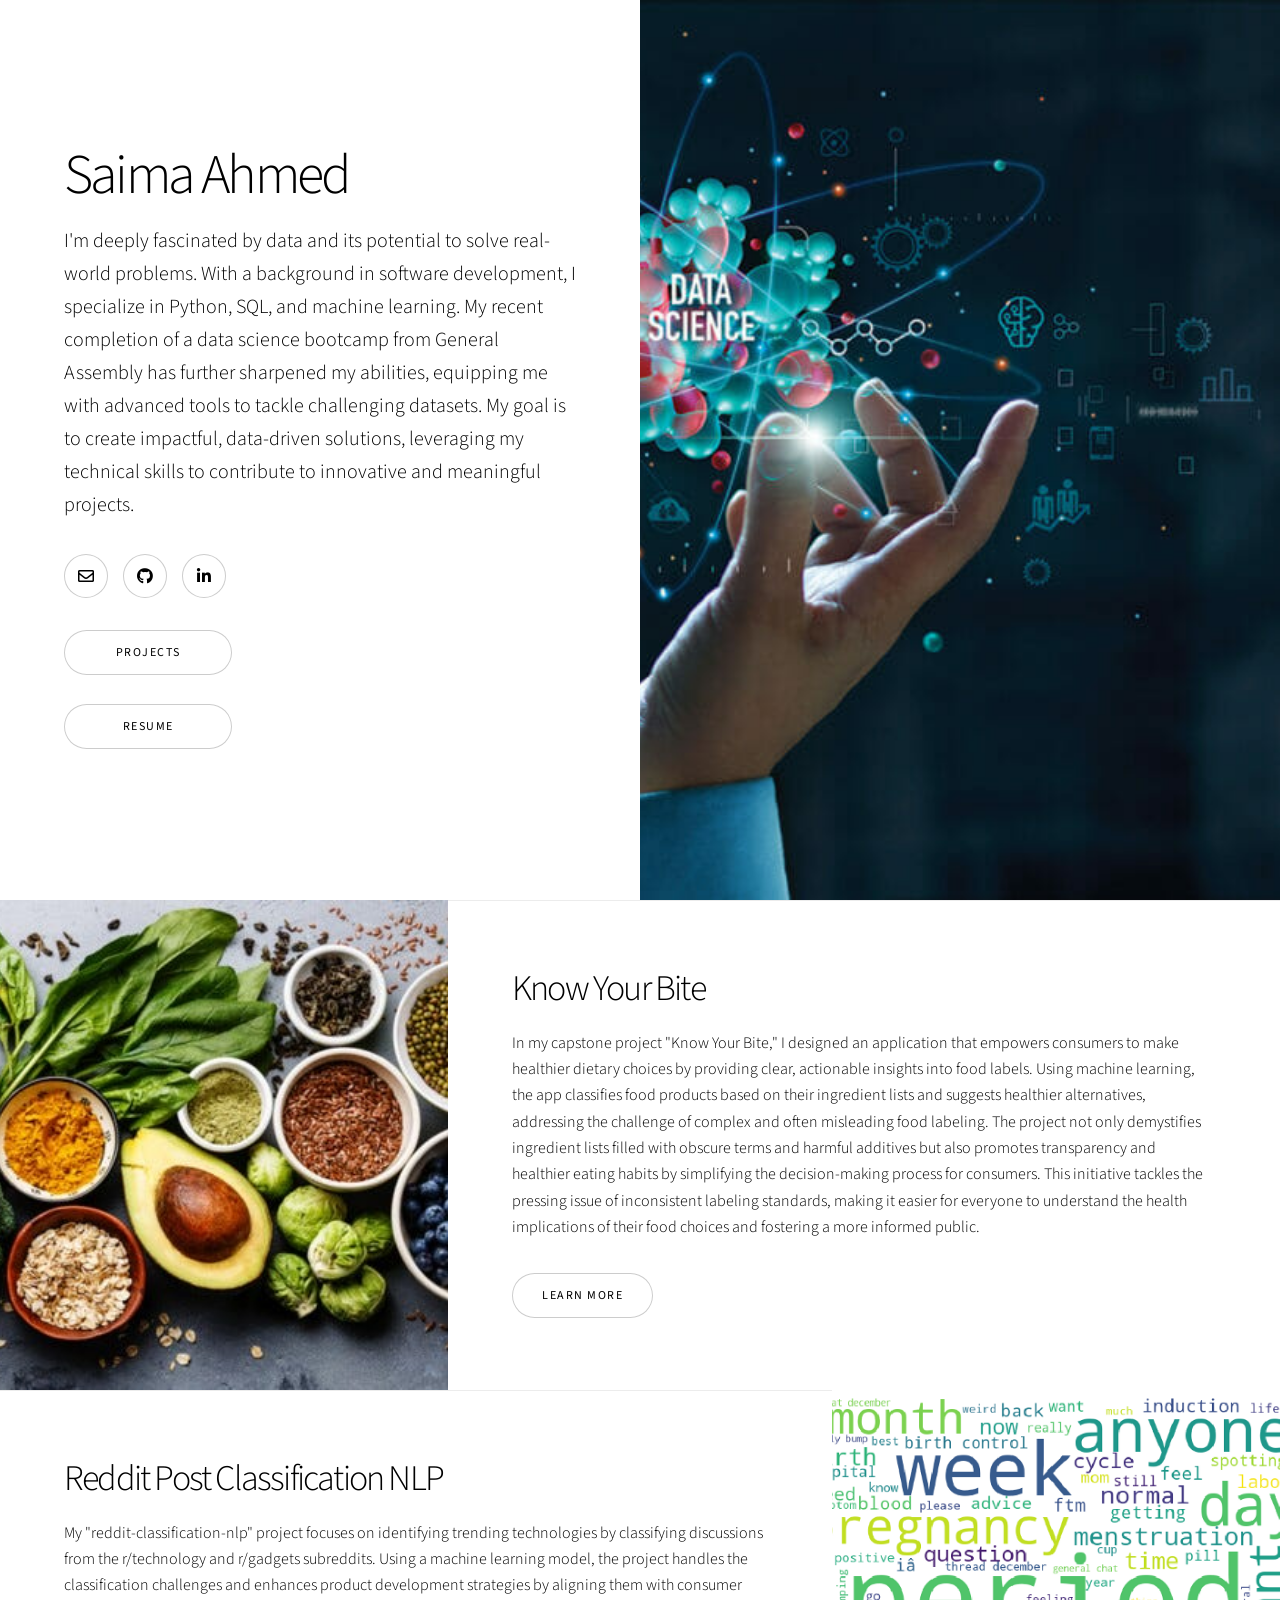
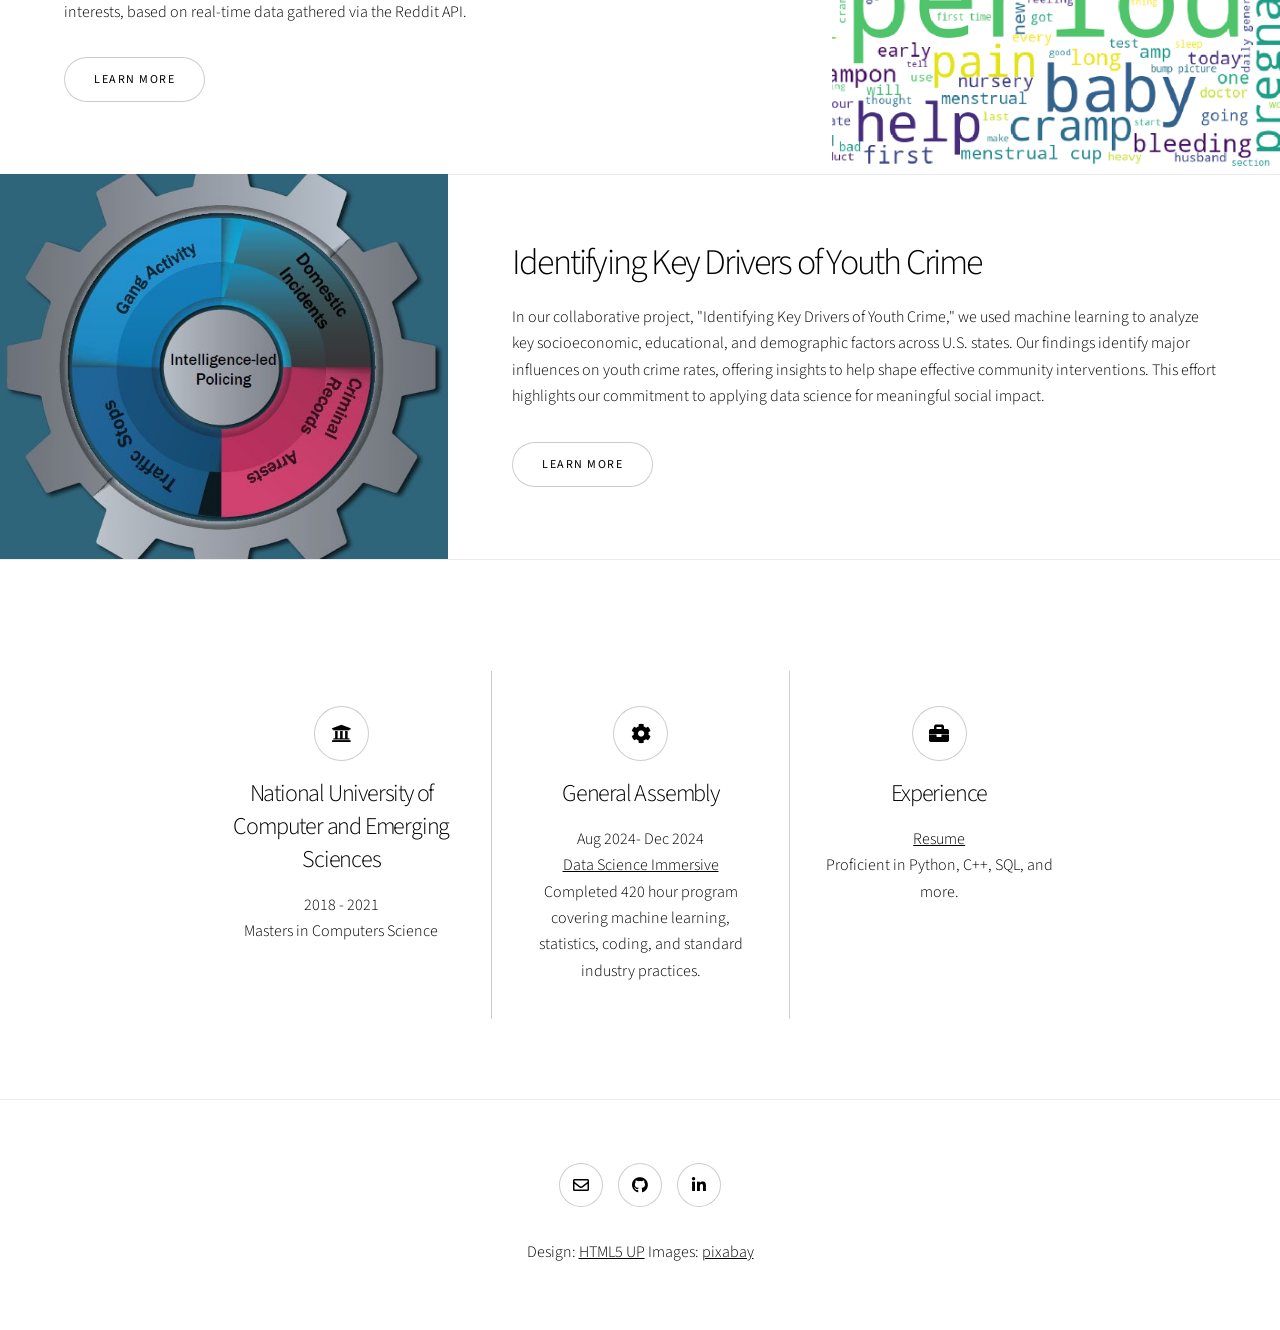
==== commit 92822a3e: "Update index.html" ====
--- a/index.html
+++ b/index.html
@@ -34,7 +34,7 @@
 									</ul>
 								<ul class="actions stacked">
 									<li><a href="#first" class="button big wide smooth-scroll-middle">Projects</a></li>
-									<li><a href="images/SaimaAhmed.pdf" class="button big wide smooth-scroll-middle">Resume</a></li>
+									<li><a href="./images/SaimaAhmed.pdf" class="button big wide smooth-scroll-middle">Resume</a></li>
 								</ul>
 								</div>
 						</div>
@@ -113,7 +113,7 @@
 									<span class="icon solid style2 major fa-briefcase"></span>
 									<h3>Experience</h3>
 									<p><a href="./images/SaimaAhmed.pdf">Resume</a><br />
-									. Proficient in Python, Java, C++, SQL, and more.</p>
+									 Proficient in Python, C++, SQL, and more.</p>
 								</section>
 							</div>
 						</div>
@@ -143,4 +143,4 @@
 			<script src="assets/js/main.js"></script>
 
 	</body>
-</html>+</html>
--- a/assets/css/main.css
+++ b/assets/css/main.css
@@ -1,10 +1,10 @@
 @import url(fontawesome-all.min.css);
 @import url("https://fonts.googleapis.com/css?family=Source+Sans+Pro:300,300i,400,400i");
 
-/*
-	Story by HTML5 UP
-	html5up.net | @ajlkn
-	Free for personal and commercial use under the CCA 3.0 license (html5up.net/license)
+/*
+	Story by HTML5 UP
+	html5up.net | @ajlkn
+	Free for personal and commercial use under the CCA 3.0 license (html5up.net/license)
 */
 
 html, body, div, span, applet, object,
@@ -21,7 +21,7 @@
 	margin: 0;
 	padding: 0;
 	border: 0;
-	font-size: 100%;
+	font-size: 50%;
 	font: inherit;
 	vertical-align: baseline;}
 
